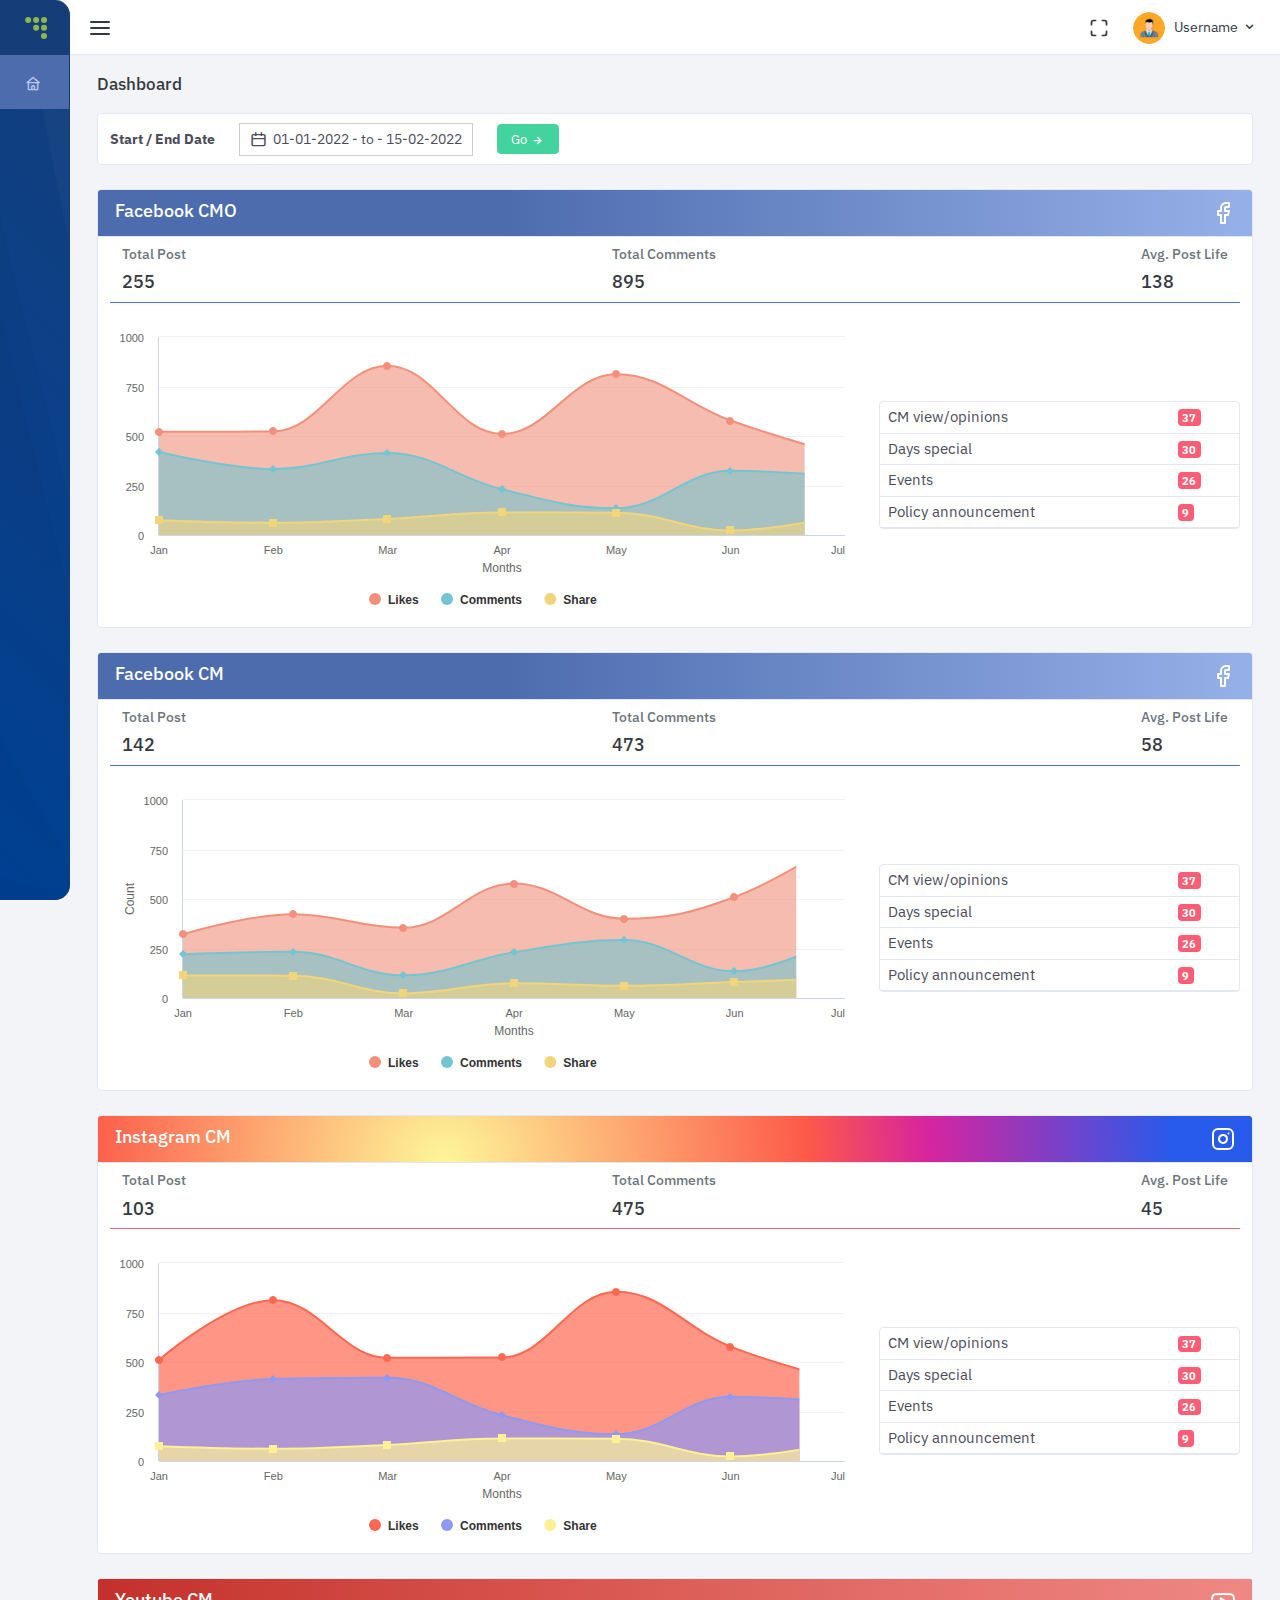
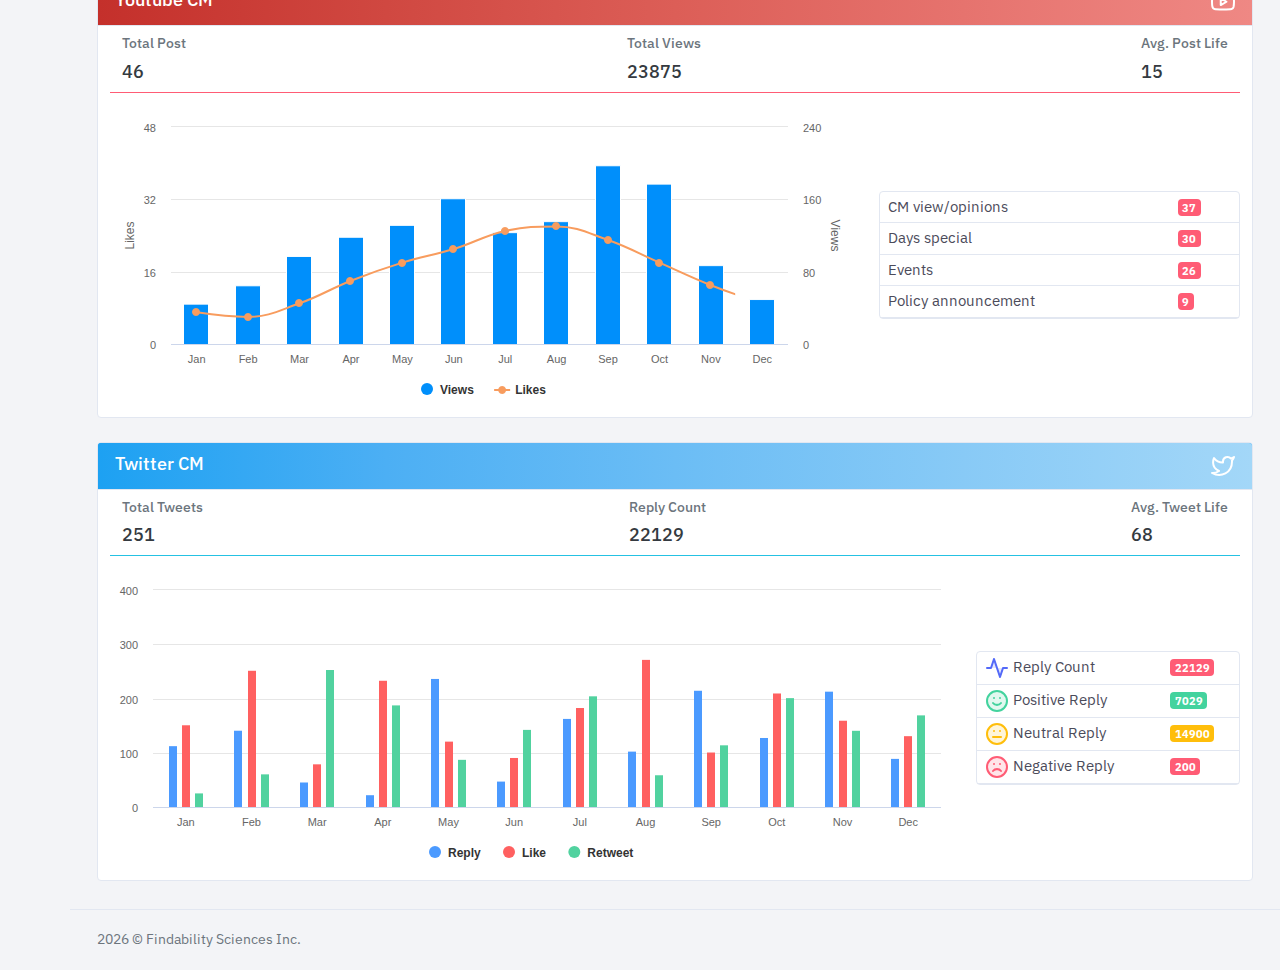
==== assets/images/themes/layout01/dashboard.html @ d68409b0 "Updated UI" ====
<!DOCTYPE html>
<html lang="en">
<head>
    <meta charset="utf-8" />
    <title>Dashboard</title>
    <meta name="viewport" content="width=device-width, initial-scale=1.0">
    <meta http-equiv="X-UA-Compatible" content="IE=edge" />
    <!-- App favicon -->
    <link rel="shortcut icon" href="assets/images/favicon.ico">

    <!-- plugins -->
    <link href="assets/libs/flatpickr/flatpickr.min.css" rel="stylesheet" type="text/css" />

    <!-- App css -->
    <link href="assets/css/bootstrap.min.css" rel="stylesheet" type="text/css" id="bs-default-stylesheet" />
    <link href="assets/css/theme.css" rel="stylesheet" type="text/css" />
    <link href="assets/css/app.min.css" rel="stylesheet" type="text/css" id="app-default-stylesheet" />

    <!-- third party css -->
    <link href="assets/libs/daterangepicker/daterangepicker.css" rel="stylesheet">
    <link href="assets/libs/datatables.net-bs4/css/dataTables.bootstrap4.min.css" rel="stylesheet" type="text/css" />
    <link href="assets/libs/datatables.net-responsive-bs4/css/responsive.bootstrap4.min.css" rel="stylesheet" type="text/css" />
    <!-- third party css end -->

    <link href="assets/css/updated.css" rel="stylesheet" type="text/css" />

    <!-- icons -->
    <link href="assets/css/icons.min.css" rel="stylesheet" type="text/css" />

</head>

<body class="loading" data-layout='{"mode": "light", "width": "fluid", "menuPosition": "fixed", "sidebar": { "color": "primary", "size": "condensed", "showuser": false}, "topbar": {"color": "light"}, "showRightSidebarOnPageLoad": true}'>

    <!-- Begin page -->
    <div id="wrapper">

        <!-- Topbar Start -->
        <div class="navbar-custom">
            <div class="container-fluid">
                <ul class="list-unstyled topnav-menu float-end mb-0">

                    <li class="dropdown d-none d-lg-inline-block">
                        <a class="nav-link dropdown-toggle arrow-none" data-toggle="fullscreen" href="#">
                            <i data-feather="maximize"></i>
                        </a>
                    </li>

                    <li class="dropdown notification-list topbar-dropdown">
                        <a class="nav-link dropdown-toggle nav-user me-0" data-bs-toggle="dropdown" href="#" role="button" aria-haspopup="false" aria-expanded="false">
                            <img src="assets/images/defaultUser.png" alt="user-image" class="rounded-circle">
                            <span class="pro-user-name ms-1">
                                Username <i class="uil uil-angle-down"></i> 
                            </span>
                        </a>
                        <div class="dropdown-menu dropdown-menu-end profile-dropdown ">
                            <a href="index.html" class="dropdown-item notify-item">
                                <i data-feather="log-out" class="icon-dual icon-xs me-1"></i><span>Logout</span>
                            </a>
                        </div>
                    </li>

                </ul>

                <!-- LOGO -->
                <div class="logo-box r-rounded">
                    <a href="dashboard.html" class="logo logo-dark">
                        <span class="logo-sm">
                            <img src="assets/images/FS-Dots.svg" alt="" height="24">
                        </span>
                        <span class="logo-lg">
                            <img src="assets/images/logo.png" alt="" height="18">
                        </span>
                    </a>

                    <a href="dashboard.html" class="logo logo-light">
                        <span class="logo-sm">
                            <img src="assets/images/FS-Dots.svg" alt="" height="24">
                        </span>
                        <span class="logo-lg">
                            <img src="assets/images/logo.png" alt="" height="18">
                        </span>
                    </a>
                </div>

                <ul class="list-unstyled topnav-menu topnav-menu-left m-0">
                    <li>
                        <button class="button-menu-mobile">
                            <i data-feather="menu"></i>
                        </button>
                    </li>

                    <li>
                        <!-- Mobile menu toggle (Horizontal Layout)-->
                        <a class="navbar-toggle nav-link" data-bs-toggle="collapse" data-bs-target="#topnav-menu-content">
                            <div class="lines">
                                <span></span>
                                <span></span>
                                <span></span>
                            </div>
                        </a>
                        <!-- End mobile menu toggle-->
                    </li>

                </ul>
                <div class="clearfix"></div>
            </div>
        </div>
        <!-- end Topbar -->

        <!-- ========== Left Sidebar Start ========== -->
        <div class="left-side-menu r-rounded">

            <div class="h-100" data-simplebar>

                <!--- Sidemenu -->
                <div id="sidebar-menu">

                    <ul id="side-menu">

                        <li>
                            <a href="dashboard.html">
                                <i class="uil uil-home" style="font-size: small;"></i>
                                <span> Dashboards </span>
                            </a>
                        </li>
                        
                    </ul>

                </div>
                <!-- End Sidebar -->

                <div class="clearfix"></div>

            </div>
            <!-- Sidebar -left -->

        </div>
        <!-- Left Sidebar End -->

        <!-- ============================================================== -->
        <!-- Start Page Content here -->
        <!-- ============================================================== -->

        <div class="content-page">
            <div class="content">

                <!-- Start Content-->
                <div class="container-fluid">
                    
                    <!-- start page title -->
                    <div class="row">
                        <div class="col-12">
                            <div class="page-title-box">
                                <h4 class="page-title">Dashboard</h4>                                
                            </div>
                        </div>
                    </div>     
                    <!-- end page title -->  

                    <!-- Filters -->
                    <div class="row">
                        <div class="col-xl-12">
                            <div class="card">
                                <div class="card-body p-0">
                                    <div class="d-flex flex-column flex-lg-row flex-md-row align-items-start align-items-lg-center align-items-md-center">
                                        <div class="px-2 py-1">
                                            <label class="col-form-label">Start / End Date</label>
                                        </div>
                                        <div class="px-2 py-1">
                                            <div id="reportrange" style="background: #fff; cursor: pointer; padding: 5px 10px; border: 1px solid #ccc; width: 100%">
                                                <i class="uil uil-calender"></i>&nbsp;
                                                <span></span> <i class="fa fa-caret-down"></i>
                                            </div>
                                        </div>
                                        <div class="px-2 py-1">
                                            <button id="goButton" type="button" class="btn btn-success btn-sm">Go <i class="uil-arrow-right"></i></button>
                                        </div>
                                    </div>
                                    
                                </div>
                            </div>
                        </div>
                    </div>
                    <!-- row -->

                    <!-- Bar Chart / Facebook CMO -->
                    <div class="row">
                        <div class="col-xl-12">
                            <div class="card">
                                <div class="card-header card-social card-facebook py-1 px-2">
                                    <h4>
                                        <span class="text">Facebook CMO</span> <i class="" data-feather="facebook"></i>
                                    </h4>                                    
                                </div>
                                <div class="card-body p-2 py-0">
                                    <div class="d-flex justify-content-between mb-3 border-bottom border-primary px-2">
                                        <div class="postTotal">
                                            <h5 class="text-muted fs-14">Total Post</h5>
                                            <h4>255 <!--small><span class="badge bg-success">+8</span></small--></h4>
                                        </div>
                                        <div class="postComment">
                                            <h5 class="text-muted fs-14">Total Comments</h5>
                                            <h4>895 <!--small><span class="badge bg-danger">-23</span></small--></h4>
                                        </div>
                                        <div class="postActive">
                                            <h5 class="text-muted fs-14">Avg. Post Life</h5>
                                            <h4>138 <!--small><span class="badge bg-success">+3</span></small--></h4>
                                        </div>
                                    </div>
                                    <div class="row">
                                        <div class="col-lg-8">
                                            <div id="fbcmoContainer"></div>
                                        </div>
                                        <div class="col-lg-4 my-auto">
                                            <div class="card">
                                                <div class="card-body p-0">
                                                    <table class="table card-table table-sm mb-0">
                                                        <tbody>
                                                           <tr>
                                                              <td>CM view/opinions</td>
                                                              <td class="text-right"> <span class="badge bg-danger">37</span> </td>
                                                           </tr>
                                                           <tr>
                                                              <td>Days special</td>
                                                              <td class="text-right"> <span class="badge bg-danger">30</span> </td>
                                                           </tr>
                                                           <tr>
                                                              <td>Events</td>
                                                              <td class="text-right"> <span class="badge bg-danger">26</span> </td>
                                                           </tr>
                                                           <tr>
                                                              <td>Policy announcement</td>
                                                              <td class="text-right"> <span class="badge bg-danger">9</span> </td>
                                                           </tr>
                                                        </tbody>
                                                    </table>
                                                </div>
                                            </div>
                                        </div>
                                    </div>
                                </div>
                            </div>                            
                        </div>
                    </div>
                    
                    <!-- Facebook CM -->
                    <div class="row">
                        <div class="col-xl-12">
                            <div class="card">
                                <div class="card-header card-social card-facebook py-1 px-2">
                                    <h4>
                                        <span class="text">Facebook CM</span> <i class="" data-feather="facebook"></i>
                                    </h4>                                    
                                </div>
                                <div class="card-body p-2 py-0">
                                    <div class="d-flex justify-content-between mb-3 border-bottom border-primary px-2">
                                        <div class="postTotal">
                                            <h5 class="text-muted fs-14">Total Post</h5>
                                            <h4>142</h4>
                                        </div>
                                        <div class="postComment">
                                            <h5 class="text-muted fs-14">Total Comments</h5>
                                            <h4>473</h4>
                                        </div>
                                        <div class="postActive">
                                            <h5 class="text-muted fs-14">Avg. Post Life</h5>
                                            <h4>58</h4>
                                        </div>
                                    </div>
                                    <div class="row">
                                        <div class="col-lg-8">
                                            <div id="fbcmContainer"></div>
                                        </div>
                                        <div class="col-lg-4 my-auto">
                                            <div class="card">
                                                <div class="card-body p-0">
                                                    <table class="table card-table table-sm mb-0">
                                                        <tbody>
                                                           <tr>
                                                              <td>CM view/opinions</td>
                                                              <td class="text-right"> <span class="badge bg-danger">37</span> </td>
                                                           </tr>
                                                           <tr>
                                                              <td>Days special</td>
                                                              <td class="text-right"> <span class="badge bg-danger">30</span> </td>
                                                           </tr>
                                                           <tr>
                                                              <td>Events</td>
                                                              <td class="text-right"> <span class="badge bg-danger">26</span> </td>
                                                           </tr>
                                                           <tr>
                                                              <td>Policy announcement</td>
                                                              <td class="text-right"> <span class="badge bg-danger">9</span> </td>
                                                           </tr>
                                                        </tbody>
                                                    </table>
                                                </div>
                                            </div>
                                        </div>
                                    </div>
                                </div>
                            </div>                            
                        </div>
                        
                    </div>

                    <!-- Instagram CM -->
                    <div class="row">
                        <div class="col-xl-12">
                            <div class="card">
                                <div class="card-header card-social card-instagram py-1 px-2">
                                    <h4>
                                        <span class="text">Instagram CM</span> <i class="" data-feather="instagram"></i>
                                    </h4>                                    
                                </div>
                                <div class="card-body p-2 py-0">
                                    <div class="d-flex justify-content-between mb-3 border-bottom border-danger px-2">
                                        <div class="postTotal">
                                            <h5 class="text-muted fs-14">Total Post</h5>
                                            <h4>103</h4>
                                        </div>
                                        <div class="postComment">
                                            <h5 class="text-muted fs-14">Total Comments</h5>
                                            <h4>475</h4>
                                        </div>
                                        <div class="postActive">
                                            <h5 class="text-muted fs-14">Avg. Post Life</h5>
                                            <h4>45</h4>
                                        </div>
                                    </div>
                                    <div class="row">
                                        <div class="col-lg-8">
                                            <div id="instacmContainer"></div>
                                        </div>
                                        <div class="col-lg-4 my-auto">
                                            <div class="card">
                                                <div class="card-body p-0">
                                                    <table class="table card-table table-sm mb-0">
                                                        <tbody>
                                                           <tr>
                                                              <td>CM view/opinions</td>
                                                              <td class="text-right"> <span class="badge bg-danger">37</span> </td>
                                                           </tr>
                                                           <tr>
                                                              <td>Days special</td>
                                                              <td class="text-right"> <span class="badge bg-danger">30</span> </td>
                                                           </tr>
                                                           <tr>
                                                              <td>Events</td>
                                                              <td class="text-right"> <span class="badge bg-danger">26</span> </td>
                                                           </tr>
                                                           <tr>
                                                              <td>Policy announcement</td>
                                                              <td class="text-right"> <span class="badge bg-danger">9</span> </td>
                                                           </tr>
                                                        </tbody>
                                                    </table>
                                                </div>
                                            </div>
                                        </div>
                                    </div>
                                </div>
                            </div>                            
                        </div>
                    </div>

                    <!-- Youtube CM -->
                    <div class="row">
                        <div class="col-xl-12">
                            <div class="card">
                                <div class="card-header card-social card-youtube py-1 px-2">
                                    <h4>
                                        <span class="text">Youtube CM</span> <i class="" data-feather="youtube"></i>
                                    </h4>                                    
                                </div>
                                <div class="card-body p-2 py-0">
                                    <div class="d-flex justify-content-between mb-3 border-bottom border-danger px-2">
                                        <div class="postTotal">
                                            <h5 class="text-muted fs-14">Total Post</h5>
                                            <h4>46</h4>
                                        </div>
                                        <div class="postComment">
                                            <h5 class="text-muted fs-14">Total Views</h5>
                                            <h4>23875</h4>
                                        </div>
                                        <div class="postActive">
                                            <h5 class="text-muted fs-14">Avg. Post Life</h5>
                                            <h4>15</h4>
                                        </div>
                                    </div>
                                    <div class="row">
                                        <div class="col-lg-8">
                                            <div id="ytcmContainer"></div>
                                        </div>
                                        <div class="col-lg-4 my-auto">
                                            <div class="card">
                                                <div class="card-body p-0">
                                                    <table class="table card-table table-sm mb-0">
                                                        <tbody>
                                                           <tr>
                                                              <td>CM view/opinions</td>
                                                              <td class="text-right"> <span class="badge bg-danger">37</span> </td>
                                                           </tr>
                                                           <tr>
                                                              <td>Days special</td>
                                                              <td class="text-right"> <span class="badge bg-danger">30</span> </td>
                                                           </tr>
                                                           <tr>
                                                              <td>Events</td>
                                                              <td class="text-right"> <span class="badge bg-danger">26</span> </td>
                                                           </tr>
                                                           <tr>
                                                              <td>Policy announcement</td>
                                                              <td class="text-right"> <span class="badge bg-danger">9</span> </td>
                                                           </tr>
                                                        </tbody>
                                                    </table>
                                                </div>
                                            </div>
                                        </div>
                                    </div>
                                </div>
                            </div>                            
                        </div>
                    </div>

                    <!-- Filters -->
                    <!-- <div class="row">
                        <div class="col-xl-12">
                            <div class="card">
                                <div class="card-body p-0">
                                    <div class="d-flex flex-column flex-lg-row flex-md-row align-items-start align-items-lg-center align-items-md-center">
                                        <div class="px-2 py-1">
                                            <label class="col-form-label">Start / End Date</label>
                                        </div>
                                        <div class="px-2 py-1">
                                            <div id="reportrange2" style="background: #fff; cursor: pointer; padding: 5px 10px; border: 1px solid #ccc; width: 100%">
                                                <i class="uil uil-calender"></i>&nbsp;
                                                <span></span> <i class="fa fa-caret-down"></i>
                                            </div>
                                        </div>
                                        <div class="px-2 py-1">
                                            <button id="goButton2" type="button" class="btn btn-success btn-sm">Go <i class="uil-arrow-right"></i></button>
                                        </div>
                                    </div>
                                    
                                </div>
                            </div>
                        </div>
                    </div> -->
                    <!-- row -->

                    <div class="row">
                        <div class="col-xl-12">
                            <div class="card">
                                <div class="card-header card-social card-twitter py-1 px-2">
                                    <h4>
                                        <span class="text">Twitter CM</span> <i class="" data-feather="twitter"></i>
                                    </h4>                                    
                                </div>
                                <div class="card-body p-2 py-0">
                                    <div class="d-flex justify-content-between mb-3 border-bottom border-info px-2">
                                        <div class="postTotal">
                                            <h5 class="text-muted fs-14">Total Tweets</h5>
                                            <h4>251</h4>
                                        </div>
                                        <div class="postComment">
                                            <h5 class="text-muted fs-14">Reply Count</h5>
                                            <h4>22129</h4>
                                        </div>
                                        <div class="postActive">
                                            <h5 class="text-muted fs-14">Avg. Tweet Life</h5>
                                            <h4>68</h4>
                                        </div>
                                    </div>
                                    <div class="row">
                                        <div class="col-lg-9">
                                            <div id="twsmoContainer"></div>
                                        </div>
                                        <div class="col-lg-3 my-auto">
                                            <div class="card">
                                                <div class="card-body p-0">
                                                    <table class="table card-table table-sm mb-0">
                                                        <tbody>
                                                           <tr>
                                                              <td><i data-feather="activity" class="icon-dual-primary"></i> Reply Count</td>
                                                              <td class="text-right"> <span class="badge bg-danger">22129</span> </td>
                                                           </tr>
                                                           <tr>
                                                              <td><i data-feather="smile" class="icon-dual-success"></i> Positive Reply</td>
                                                              <td class="text-right"> <span class="badge bg-success">7029</span> </td>
                                                           </tr>
                                                           <tr>
                                                              <td><i data-feather="meh" class="icon-dual-warning"></i> Neutral Reply</td>
                                                              <td class="text-right"> <span class="badge bg-warning">14900</span> </td>
                                                           </tr>
                                                           <tr>
                                                              <td><i data-feather="frown" class="icon-dual-danger"></i> Negative Reply</td>
                                                              <td class="text-right"> <span class="badge bg-danger">200</span> </td>
                                                           </tr>
                                                        </tbody>
                                                    </table>
                                                </div>
                                            </div>
                                        </div>
                                    </div>
                                </div>
                            </div>                            
                        </div>
                    </div>

                    <!-- Pie Chart -->
                    
            
                    <!-- List -->
                    
                    <!-- end row -->
                    
                </div> <!-- container -->

            </div> <!-- content -->

            <!-- Footer Start -->
            <footer class="footer">
                <div class="container-fluid">
                    <div class="row">
                        <div class="col-md-6">
                            <script>document.write(new Date().getFullYear())</script> &copy; Findability Sciences Inc.
                        </div>
                    </div>
                </div>
            </footer>
            <!-- end Footer -->

        </div>

        <!-- ============================================================== -->
        <!-- End Page content -->
        <!-- ============================================================== -->

    </div>
    <!-- END wrapper -->

    <!-- ============================================================== -->
    <!-- Modal Boxes -->
    <!-- ============================================================== -->
    <!-- History -->
    <div class="modal fade" id="newModal" tabindex="-1" role="dialog" aria-labelledby="newModalLabel" aria-hidden="true" >
        <div class="modal-dialog" role="document" style="max-width:750px">
          <div class="modal-content">
            <div class="modal-header">
              <h5 class="modal-title" id="">Modal Title</h5>
              <button type="button" class="btn-close" data-bs-dismiss="modal" aria-label="Close">
              </button>
            </div>
            <div class="modal-body">
              <!-- Data -->
              <p>Add text/content here</p>
              <!-- End: Data --> 
            </div>
          </div>
        </div>
    </div>

    <!-- Vendor js -->
    <script src="assets/js/vendor.min.js"></script>

    <!-- optional plugins -->
    <script src="assets/libs/moment/min/moment.min.js"></script>

    <!-- third party js -->
    <script src="assets/libs/daterangepicker/daterangepicker.min.js"></script>
    <!-- third party js ends -->

    <!-- Highcharts -->
    <script src="assets/libs/highcharts/highcharts.js"></script>

    <!-- App js -->
    <script src="assets/js/app.min.js"></script>

    <!-- Page JS -->
    <script src="assets/js/dashboardv1.js"></script>

    <script>
        $(document).ready(function(){ /*Script*/ })
    </script>
    
</body>
</html>
---- assets/images/themes/layout01/assets/libs/flatpickr/flatpickr.min.css ----
.flatpickr-calendar{background:transparent;opacity:0;display:none;text-align:center;visibility:hidden;padding:0;-webkit-animation:none;animation:none;direction:ltr;border:0;font-size:14px;line-height:24px;border-radius:5px;position:absolute;width:307.875px;-webkit-box-sizing:border-box;box-sizing:border-box;-ms-touch-action:manipulation;touch-action:manipulation;background:#fff;-webkit-box-shadow:1px 0 0 #e6e6e6,-1px 0 0 #e6e6e6,0 1px 0 #e6e6e6,0 -1px 0 #e6e6e6,0 3px 13px rgba(0,0,0,0.08);box-shadow:1px 0 0 #e6e6e6,-1px 0 0 #e6e6e6,0 1px 0 #e6e6e6,0 -1px 0 #e6e6e6,0 3px 13px rgba(0,0,0,0.08)}.flatpickr-calendar.open,.flatpickr-calendar.inline{opacity:1;max-height:640px;visibility:visible}.flatpickr-calendar.open{display:inline-block;z-index:99999}.flatpickr-calendar.animate.open{-webkit-animation:fpFadeInDown 300ms cubic-bezier(.23,1,.32,1);animation:fpFadeInDown 300ms cubic-bezier(.23,1,.32,1)}.flatpickr-calendar.inline{display:block;position:relative;top:2px}.flatpickr-calendar.static{position:absolute;top:calc(100% + 2px)}.flatpickr-calendar.static.open{z-index:999;display:block}.flatpickr-calendar.multiMonth .flatpickr-days .dayContainer:nth-child(n+1) .flatpickr-day.inRange:nth-child(7n+7){-webkit-box-shadow:none !important;box-shadow:none !important}.flatpickr-calendar.multiMonth .flatpickr-days .dayContainer:nth-child(n+2) .flatpickr-day.inRange:nth-child(7n+1){-webkit-box-shadow:-2px 0 0 #e6e6e6,5px 0 0 #e6e6e6;box-shadow:-2px 0 0 #e6e6e6,5px 0 0 #e6e6e6}.flatpickr-calendar .hasWeeks .dayContainer,.flatpickr-calendar .hasTime .dayContainer{border-bottom:0;border-bottom-right-radius:0;border-bottom-left-radius:0}.flatpickr-calendar .hasWeeks .dayContainer{border-left:0}.flatpickr-calendar.hasTime .flatpickr-time{height:40px;border-top:1px solid #e6e6e6}.flatpickr-calendar.noCalendar.hasTime .flatpickr-time{height:auto}.flatpickr-calendar:before,.flatpickr-calendar:after{position:absolute;display:block;pointer-events:none;border:solid transparent;content:'';height:0;width:0;left:22px}.flatpickr-calendar.rightMost:before,.flatpickr-calendar.arrowRight:before,.flatpickr-calendar.rightMost:after,.flatpickr-calendar.arrowRight:after{left:auto;right:22px}.flatpickr-calendar.arrowCenter:before,.flatpickr-calendar.arrowCenter:after{left:50%;right:50%}.flatpickr-calendar:before{border-width:5px;margin:0 -5px}.flatpickr-calendar:after{border-width:4px;margin:0 -4px}.flatpickr-calendar.arrowTop:before,.flatpickr-calendar.arrowTop:after{bottom:100%}.flatpickr-calendar.arrowTop:before{border-bottom-color:#e6e6e6}.flatpickr-calendar.arrowTop:after{border-bottom-color:#fff}.flatpickr-calendar.arrowBottom:before,.flatpickr-calendar.arrowBottom:after{top:100%}.flatpickr-calendar.arrowBottom:before{border-top-color:#e6e6e6}.flatpickr-calendar.arrowBottom:after{border-top-color:#fff}.flatpickr-calendar:focus{outline:0}.flatpickr-wrapper{position:relative;display:inline-block}.flatpickr-months{display:-webkit-box;display:-webkit-flex;display:-ms-flexbox;display:flex}.flatpickr-months .flatpickr-month{background:transparent;color:rgba(0,0,0,0.9);fill:rgba(0,0,0,0.9);height:34px;line-height:1;text-align:center;position:relative;-webkit-user-select:none;-moz-user-select:none;-ms-user-select:none;user-select:none;overflow:hidden;-webkit-box-flex:1;-webkit-flex:1;-ms-flex:1;flex:1}.flatpickr-months .flatpickr-prev-month,.flatpickr-months .flatpickr-next-month{text-decoration:none;cursor:pointer;position:absolute;top:0;height:34px;padding:10px;z-index:3;color:rgba(0,0,0,0.9);fill:rgba(0,0,0,0.9)}.flatpickr-months .flatpickr-prev-month.flatpickr-disabled,.flatpickr-months .flatpickr-next-month.flatpickr-disabled{display:none}.flatpickr-months .flatpickr-prev-month i,.flatpickr-months .flatpickr-next-month i{position:relative}.flatpickr-months .flatpickr-prev-month.flatpickr-prev-month,.flatpickr-months .flatpickr-next-month.flatpickr-prev-month{/*
      /*rtl:begin:ignore*/left:0/*
      /*rtl:end:ignore*/}/*
      /*rtl:begin:ignore*/
/*
      /*rtl:end:ignore*/
.flatpickr-months .flatpickr-prev-month.flatpickr-next-month,.flatpickr-months .flatpickr-next-month.flatpickr-next-month{/*
      /*rtl:begin:ignore*/right:0/*
      /*rtl:end:ignore*/}/*
      /*rtl:begin:ignore*/
/*
      /*rtl:end:ignore*/
.flatpickr-months .flatpickr-prev-month:hover,.flatpickr-months .flatpickr-next-month:hover{color:#959ea9}.flatpickr-months .flatpickr-prev-month:hover svg,.flatpickr-months .flatpickr-next-month:hover svg{fill:#f64747}.flatpickr-months .flatpickr-prev-month svg,.flatpickr-months .flatpickr-next-month svg{width:14px;height:14px}.flatpickr-months .flatpickr-prev-month svg path,.flatpickr-months .flatpickr-next-month svg path{-webkit-transition:fill .1s;transition:fill .1s;fill:inherit}.numInputWrapper{position:relative;height:auto}.numInputWrapper input,.numInputWrapper span{display:inline-block}.numInputWrapper input{width:100%}.numInputWrapper input::-ms-clear{display:none}.numInputWrapper input::-webkit-outer-spin-button,.numInputWrapper input::-webkit-inner-spin-button{margin:0;-webkit-appearance:none}.numInputWrapper span{position:absolute;right:0;width:14px;padding:0 4px 0 2px;height:50%;line-height:50%;opacity:0;cursor:pointer;border:1px solid rgba(57,57,57,0.15);-webkit-box-sizing:border-box;box-sizing:border-box}.numInputWrapper span:hover{background:rgba(0,0,0,0.1)}.numInputWrapper span:active{background:rgba(0,0,0,0.2)}.numInputWrapper span:after{display:block;content:"";position:absolute}.numInputWrapper span.arrowUp{top:0;border-bottom:0}.numInputWrapper span.arrowUp:after{border-left:4px solid transparent;border-right:4px solid transparent;border-bottom:4px solid rgba(57,57,57,0.6);top:26%}.numInputWrapper span.arrowDown{top:50%}.numInputWrapper span.arrowDown:after{border-left:4px solid transparent;border-right:4px solid transparent;border-top:4px solid rgba(57,57,57,0.6);top:40%}.numInputWrapper span svg{width:inherit;height:auto}.numInputWrapper span svg path{fill:rgba(0,0,0,0.5)}.numInputWrapper:hover{background:rgba(0,0,0,0.05)}.numInputWrapper:hover span{opacity:1}.flatpickr-current-month{font-size:135%;line-height:inherit;font-weight:300;color:inherit;position:absolute;width:75%;left:12.5%;padding:7.48px 0 0 0;line-height:1;height:34px;display:inline-block;text-align:center;-webkit-transform:translate3d(0,0,0);transform:translate3d(0,0,0)}.flatpickr-current-month span.cur-month{font-family:inherit;font-weight:700;color:inherit;display:inline-block;margin-left:.5ch;padding:0}.flatpickr-current-month span.cur-month:hover{background:rgba(0,0,0,0.05)}.flatpickr-current-month .numInputWrapper{width:6ch;width:7ch\0;display:inline-block}.flatpickr-current-month .numInputWrapper span.arrowUp:after{border-bottom-color:rgba(0,0,0,0.9)}.flatpickr-current-month .numInputWrapper span.arrowDown:after{border-top-color:rgba(0,0,0,0.9)}.flatpickr-current-month input.cur-year{background:transparent;-webkit-box-sizing:border-box;box-sizing:border-box;color:inherit;cursor:text;padding:0 0 0 .5ch;margin:0;display:inline-block;font-size:inherit;font-family:inherit;font-weight:300;line-height:inherit;height:auto;border:0;border-radius:0;vertical-align:initial;-webkit-appearance:textfield;-moz-appearance:textfield;appearance:textfield}.flatpickr-current-month input.cur-year:focus{outline:0}.flatpickr-current-month input.cur-year[disabled],.flatpickr-current-month input.cur-year[disabled]:hover{font-size:100%;color:rgba(0,0,0,0.5);background:transparent;pointer-events:none}.flatpickr-current-month .flatpickr-monthDropdown-months{appearance:menulist;background:transparent;border:none;border-radius:0;box-sizing:border-box;color:inherit;cursor:pointer;font-size:inherit;font-family:inherit;font-weight:300;height:auto;line-height:inherit;margin:-1px 0 0 0;outline:none;padding:0 0 0 .5ch;position:relative;vertical-align:initial;-webkit-box-sizing:border-box;-webkit-appearance:menulist;-moz-appearance:menulist;width:auto}.flatpickr-current-month .flatpickr-monthDropdown-months:focus,.flatpickr-current-month .flatpickr-monthDropdown-months:active{outline:none}.flatpickr-current-month .flatpickr-monthDropdown-months:hover{background:rgba(0,0,0,0.05)}.flatpickr-current-month .flatpickr-monthDropdown-months .flatpickr-monthDropdown-month{background-color:transparent;outline:none;padding:0}.flatpickr-weekdays{background:transparent;text-align:center;overflow:hidden;width:100%;display:-webkit-box;display:-webkit-flex;display:-ms-flexbox;display:flex;-webkit-box-align:center;-webkit-align-items:center;-ms-flex-align:center;align-items:center;height:28px}.flatpickr-weekdays .flatpickr-weekdaycontainer{display:-webkit-box;display:-webkit-flex;display:-ms-flexbox;display:flex;-webkit-box-flex:1;-webkit-flex:1;-ms-flex:1;flex:1}span.flatpickr-weekday{cursor:default;font-size:90%;background:transparent;color:rgba(0,0,0,0.54);line-height:1;margin:0;text-align:center;display:block;-webkit-box-flex:1;-webkit-flex:1;-ms-flex:1;flex:1;font-weight:bolder}.dayContainer,.flatpickr-weeks{padding:1px 0 0 0}.flatpickr-days{position:relative;overflow:hidden;display:-webkit-box;display:-webkit-flex;display:-ms-flexbox;display:flex;-webkit-box-align:start;-webkit-align-items:flex-start;-ms-flex-align:start;align-items:flex-start;width:307.875px}.flatpickr-days:focus{outline:0}.dayContainer{padding:0;outline:0;text-align:left;width:307.875px;min-width:307.875px;max-width:307.875px;-webkit-box-sizing:border-box;box-sizing:border-box;display:inline-block;display:-ms-flexbox;display:-webkit-box;display:-webkit-flex;display:flex;-webkit-flex-wrap:wrap;flex-wrap:wrap;-ms-flex-wrap:wrap;-ms-flex-pack:justify;-webkit-justify-content:space-around;justify-content:space-around;-webkit-transform:translate3d(0,0,0);transform:translate3d(0,0,0);opacity:1}.dayContainer + .dayContainer{-webkit-box-shadow:-1px 0 0 #e6e6e6;box-shadow:-1px 0 0 #e6e6e6}.flatpickr-day{background:none;border:1px solid transparent;border-radius:150px;-webkit-box-sizing:border-box;box-sizing:border-box;color:#393939;cursor:pointer;font-weight:400;width:14.2857143%;-webkit-flex-basis:14.2857143%;-ms-flex-preferred-size:14.2857143%;flex-basis:14.2857143%;max-width:39px;height:39px;line-height:39px;margin:0;display:inline-block;position:relative;-webkit-box-pack:center;-webkit-justify-content:center;-ms-flex-pack:center;justify-content:center;text-align:center}.flatpickr-day.inRange,.flatpickr-day.prevMonthDay.inRange,.flatpickr-day.nextMonthDay.inRange,.flatpickr-day.today.inRange,.flatpickr-day.prevMonthDay.today.inRange,.flatpickr-day.nextMonthDay.today.inRange,.flatpickr-day:hover,.flatpickr-day.prevMonthDay:hover,.flatpickr-day.nextMonthDay:hover,.flatpickr-day:focus,.flatpickr-day.prevMonthDay:focus,.flatpickr-day.nextMonthDay:focus{cursor:pointer;outline:0;background:#e6e6e6;border-color:#e6e6e6}.flatpickr-day.today{border-color:#959ea9}.flatpickr-day.today:hover,.flatpickr-day.today:focus{border-color:#959ea9;background:#959ea9;color:#fff}.flatpickr-day.selected,.flatpickr-day.startRange,.flatpickr-day.endRange,.flatpickr-day.selected.inRange,.flatpickr-day.startRange.inRange,.flatpickr-day.endRange.inRange,.flatpickr-day.selected:focus,.flatpickr-day.startRange:focus,.flatpickr-day.endRange:focus,.flatpickr-day.selected:hover,.flatpickr-day.startRange:hover,.flatpickr-day.endRange:hover,.flatpickr-day.selected.prevMonthDay,.flatpickr-day.startRange.prevMonthDay,.flatpickr-day.endRange.prevMonthDay,.flatpickr-day.selected.nextMonthDay,.flatpickr-day.startRange.nextMonthDay,.flatpickr-day.endRange.nextMonthDay{background:#569ff7;-webkit-box-shadow:none;box-shadow:none;color:#fff;border-color:#569ff7}.flatpickr-day.selected.startRange,.flatpickr-day.startRange.startRange,.flatpickr-day.endRange.startRange{border-radius:50px 0 0 50px}.flatpickr-day.selected.endRange,.flatpickr-day.startRange.endRange,.flatpickr-day.endRange.endRange{border-radius:0 50px 50px 0}.flatpickr-day.selected.startRange + .endRange:not(:nth-child(7n+1)),.flatpickr-day.startRange.startRange + .endRange:not(:nth-child(7n+1)),.flatpickr-day.endRange.startRange + .endRange:not(:nth-child(7n+1)){-webkit-box-shadow:-10px 0 0 #569ff7;box-shadow:-10px 0 0 #569ff7}.flatpickr-day.selected.startRange.endRange,.flatpickr-day.startRange.startRange.endRange,.flatpickr-day.endRange.startRange.endRange{border-radius:50px}.flatpickr-day.inRange{border-radius:0;-webkit-box-shadow:-5px 0 0 #e6e6e6,5px 0 0 #e6e6e6;box-shadow:-5px 0 0 #e6e6e6,5px 0 0 #e6e6e6}.flatpickr-day.flatpickr-disabled,.flatpickr-day.flatpickr-disabled:hover,.flatpickr-day.prevMonthDay,.flatpickr-day.nextMonthDay,.flatpickr-day.notAllowed,.flatpickr-day.notAllowed.prevMonthDay,.flatpickr-day.notAllowed.nextMonthDay{color:rgba(57,57,57,0.3);background:transparent;border-color:transparent;cursor:default}.flatpickr-day.flatpickr-disabled,.flatpickr-day.flatpickr-disabled:hover{cursor:not-allowed;color:rgba(57,57,57,0.1)}.flatpickr-day.week.selected{border-radius:0;-webkit-box-shadow:-5px 0 0 #569ff7,5px 0 0 #569ff7;box-shadow:-5px 0 0 #569ff7,5px 0 0 #569ff7}.flatpickr-day.hidden{visibility:hidden}.rangeMode .flatpickr-day{margin-top:1px}.flatpickr-weekwrapper{float:left}.flatpickr-weekwrapper .flatpickr-weeks{padding:0 12px;-webkit-box-shadow:1px 0 0 #e6e6e6;box-shadow:1px 0 0 #e6e6e6}.flatpickr-weekwrapper .flatpickr-weekday{float:none;width:100%;line-height:28px}.flatpickr-weekwrapper span.flatpickr-day,.flatpickr-weekwrapper span.flatpickr-day:hover{display:block;width:100%;max-width:none;color:rgba(57,57,57,0.3);background:transparent;cursor:default;border:none}.flatpickr-innerContainer{display:block;display:-webkit-box;display:-webkit-flex;display:-ms-flexbox;display:flex;-webkit-box-sizing:border-box;box-sizing:border-box;overflow:hidden}.flatpickr-rContainer{display:inline-block;padding:0;-webkit-box-sizing:border-box;box-sizing:border-box}.flatpickr-time{text-align:center;outline:0;display:block;height:0;line-height:40px;max-height:40px;-webkit-box-sizing:border-box;box-sizing:border-box;overflow:hidden;display:-webkit-box;display:-webkit-flex;display:-ms-flexbox;display:flex}.flatpickr-time:after{content:"";display:table;clear:both}.flatpickr-time .numInputWrapper{-webkit-box-flex:1;-webkit-flex:1;-ms-flex:1;flex:1;width:40%;height:40px;float:left}.flatpickr-time .numInputWrapper span.arrowUp:after{border-bottom-color:#393939}.flatpickr-time .numInputWrapper span.arrowDown:after{border-top-color:#393939}.flatpickr-time.hasSeconds .numInputWrapper{width:26%}.flatpickr-time.time24hr .numInputWrapper{width:49%}.flatpickr-time input{background:transparent;-webkit-box-shadow:none;box-shadow:none;border:0;border-radius:0;text-align:center;margin:0;padding:0;height:inherit;line-height:inherit;color:#393939;font-size:14px;position:relative;-webkit-box-sizing:border-box;box-sizing:border-box;-webkit-appearance:textfield;-moz-appearance:textfield;appearance:textfield}.flatpickr-time input.flatpickr-hour{font-weight:bold}.flatpickr-time input.flatpickr-minute,.flatpickr-time input.flatpickr-second{font-weight:400}.flatpickr-time input:focus{outline:0;border:0}.flatpickr-time .flatpickr-time-separator,.flatpickr-time .flatpickr-am-pm{height:inherit;float:left;line-height:inherit;color:#393939;font-weight:bold;width:2%;-webkit-user-select:none;-moz-user-select:none;-ms-user-select:none;user-select:none;-webkit-align-self:center;-ms-flex-item-align:center;align-self:center}.flatpickr-time .flatpickr-am-pm{outline:0;width:18%;cursor:pointer;text-align:center;font-weight:400}.flatpickr-time input:hover,.flatpickr-time .flatpickr-am-pm:hover,.flatpickr-time input:focus,.flatpickr-time .flatpickr-am-pm:focus{background:#eee}.flatpickr-input[readonly]{cursor:pointer}@-webkit-keyframes fpFadeInDown{from{opacity:0;-webkit-transform:translate3d(0,-20px,0);transform:translate3d(0,-20px,0)}to{opacity:1;-webkit-transform:translate3d(0,0,0);transform:translate3d(0,0,0)}}@keyframes fpFadeInDown{from{opacity:0;-webkit-transform:translate3d(0,-20px,0);transform:translate3d(0,-20px,0)}to{opacity:1;-webkit-transform:translate3d(0,0,0);transform:translate3d(0,0,0)}}
---- assets/images/themes/layout01/assets/css/theme.css ----
:root {

  /* Primary colors */

  /* Layouts */
  --header-height:55px;

  /*Primary c*/
  --primary-color: #153d77; /*Dark Cerulean*/
  --primary-rgb: 21 61 119; /*Dark Cerulean*/
  --body-background: #f3f4f7; 

}
---- assets/images/themes/layout01/assets/css/app.min.css ----
@import url(https://fonts.googleapis.com/css2?family=IBM+Plex+Sans:wght@300;400;500;600&amp;display=swap);
html{position:relative;min-height:100%}
body{overflow-x:hidden;background-color: var(--body-background);}
#wrapper{height:100%;overflow:hidden;width:100%}
.content-page{margin-left:250px;overflow:hidden;padding:0 15px 65px 15px;min-height:80vh;margin-top:var(--header-height)}

.left-side-menu{width:250px;background:#fff;border-right:1px solid #e2e7f1;bottom:0;padding:20px 0;position:fixed;transition:all .1s ease-out;top: var(--header-height);}

#sidebar-menu>ul{list-style:none;padding:0}

#sidebar-menu>ul>li>a{color:#4b4b5a;display:block;padding:12px 25px;position:relative;transition:all .4s;font-family:"IBM Plex Sans",sans-serif;font-size:.95rem}

#sidebar-menu>ul>li>a:active,#sidebar-menu>ul>li>a:focus,#sidebar-menu>ul>li>a:hover{color:#5369f8;text-decoration:none}

#sidebar-menu>ul>li>a:active svg,#sidebar-menu>ul>li>a:focus svg,#sidebar-menu>ul>li>a:hover svg{fill:rgba(83,105,248,.12)}

#sidebar-menu>ul>li>a>span{vertical-align:middle}

#sidebar-menu>ul>li>a i{display:inline-block;line-height:1.0625rem;margin:0 10px 0 3px;text-align:center;vertical-align:middle;width:16px;font-size:18px}

#sidebar-menu>ul>li>a svg{width:16px;height:16px;margin-left:3px;margin-right:10px;fill:rgba(75,75,90,.12)}

#sidebar-menu>ul>li>a .drop-arrow{float:right}

#sidebar-menu>ul>li>a .drop-arrow i{margin-right:0}

#sidebar-menu>ul>li>a.mm-active{color:#5369f8}

#sidebar-menu>ul>li ul{padding-left:34px;list-style:none}

#sidebar-menu>ul>li ul ul{padding-left:20px}
#sidebar-menu .badge{margin-top:4px}
#sidebar-menu .menu-title{padding:25px 25px 0;letter-spacing:.05em;pointer-events:none;cursor:default;font-size:.6875rem;text-transform:uppercase;color:#4b4b5a;position:relative}
#sidebar-menu .menu-title::before{height:1px;position:absolute;top:10px;bottom:10px;left:15px;right:15px;background:#ebeef5;content:""}
#sidebar-menu .menuitem-active>a{color:#5369f8}
#sidebar-menu .menuitem-active>a svg{fill:rgba(83,105,248,.12)}
#sidebar-menu .menuitem-active .active{color:#5369f8}
#sidebar-menu .menuitem-active .active svg{fill:rgba(83,105,248,.12)}
.nav-second-level li a{padding:8px 25px;color:#4b4b5a;display:block;position:relative;transition:all .4s;font-size:.875rem}
.nav-second-level li a:focus,.nav-second-level li a:hover{color:#5369f8}
.nav-second-level li.active>a{color:#5369f8}
.menu-arrow{transition:transform .15s;position:absolute;right:20px;display:inline-block;font-family:unicons;text-rendering:auto;line-height:1.8rem;font-size:1rem;transform:translate(0,0)}
.menu-arrow::before{content:"\e82f"}
[dir=rtl] .menu-arrow::before{content:"\e82e"}
li>a[aria-expanded=true]>span.menu-arrow{transform:rotate(90deg)}
li.menuitem-active>a:not(.collapsed)>span.menu-arrow{transform:rotate(90deg)}
body[data-sidebar-size=condensed] .logo-box{width:70px!important;text-align:center}
@media (max-width:991.98px){body[data-sidebar-size=condensed] .logo-box{padding-left:0!important}
}
body[data-sidebar-size=condensed] .logo span.logo-lg{display:none}
body[data-sidebar-size=condensed] .logo span.logo-sm{display:block}
body[data-sidebar-size=condensed] .left-side-menu{position:absolute;padding-top:0;width:70px!important;z-index:5}
body[data-sidebar-size=condensed] .left-side-menu .simplebar-content-wrapper,body[data-sidebar-size=condensed] .left-side-menu .simplebar-mask{overflow:visible!important}
body[data-sidebar-size=condensed] .left-side-menu .simplebar-scrollbar{display:none!important}
body[data-sidebar-size=condensed] .left-side-menu .simplebar-offset{bottom:0!important}
body[data-sidebar-size=condensed] .left-side-menu #sidebar-menu .badge,body[data-sidebar-size=condensed] .left-side-menu #sidebar-menu .collapse.in,body[data-sidebar-size=condensed] .left-side-menu #sidebar-menu .label,body[data-sidebar-size=condensed] .left-side-menu #sidebar-menu .menu-arrow,body[data-sidebar-size=condensed] .left-side-menu #sidebar-menu .menu-title{display:none!important}
body[data-sidebar-size=condensed] .left-side-menu #sidebar-menu .nav.collapse{height:inherit!important}
body[data-sidebar-size=condensed] .left-side-menu #sidebar-menu>ul>li{position:relative;white-space:nowrap}
body[data-sidebar-size=condensed] .left-side-menu #sidebar-menu>ul>li>a{padding:15px 20px;min-height:54px;transition:none}
body[data-sidebar-size=condensed] .left-side-menu #sidebar-menu>ul>li>a:active,body[data-sidebar-size=condensed] .left-side-menu #sidebar-menu>ul>li>a:focus,body[data-sidebar-size=condensed] .left-side-menu #sidebar-menu>ul>li>a:hover{color:#5369f8}
body[data-sidebar-size=condensed] .left-side-menu #sidebar-menu>ul>li>a i{font-size:1.3rem;margin-right:20px;margin-left:5px}
body[data-sidebar-size=condensed] .left-side-menu #sidebar-menu>ul>li>a svg{width:18px;height:18px;margin-left:6px}
body[data-sidebar-size=condensed] .left-side-menu #sidebar-menu>ul>li>a span{display:none;padding-left:25px}
body[data-sidebar-size=condensed] .left-side-menu #sidebar-menu>ul>li:hover>a{position:relative;width:calc(190px + 70px);color:#5369f8;background-color:#f8f9fa}
body[data-sidebar-size=condensed] .left-side-menu #sidebar-menu>ul>li:hover>a span{display:inline}
body[data-sidebar-size=condensed] .left-side-menu #sidebar-menu>ul>li:hover a.active :after,body[data-sidebar-size=condensed] .left-side-menu #sidebar-menu>ul>li:hover a.open :after{display:none}
body[data-sidebar-size=condensed] .left-side-menu #sidebar-menu>ul>li:hover>.collapse,body[data-sidebar-size=condensed] .left-side-menu #sidebar-menu>ul>li:hover>.collapsing{display:block!important;height:auto!important;transition:none!important}
body[data-sidebar-size=condensed] .left-side-menu #sidebar-menu>ul>li:hover>.collapse>ul,body[data-sidebar-size=condensed] .left-side-menu #sidebar-menu>ul>li:hover>.collapsing>ul{display:block!important;left:70px;position:absolute;width:190px;box-shadow:3px 5px 10px 0 rgba(154,161,171,.2)}
body[data-sidebar-size=condensed] .left-side-menu #sidebar-menu>ul>li:hover>.collapse>ul ul,body[data-sidebar-size=condensed] .left-side-menu #sidebar-menu>ul>li:hover>.collapsing>ul ul{box-shadow:3px 5px 10px 0 rgba(154,161,171,.2)}
body[data-sidebar-size=condensed] .left-side-menu #sidebar-menu>ul>li:hover>.collapse>ul a,body[data-sidebar-size=condensed] .left-side-menu #sidebar-menu>ul>li:hover>.collapsing>ul a{box-shadow:none;padding:8px 20px;position:relative;width:190px;z-index:6}
body[data-sidebar-size=condensed] .left-side-menu #sidebar-menu>ul>li:hover>.collapse>ul a:hover,body[data-sidebar-size=condensed] .left-side-menu #sidebar-menu>ul>li:hover>.collapsing>ul a:hover{color:#5369f8}
body[data-sidebar-size=condensed] .left-side-menu #sidebar-menu>ul .collapsing{display:block!important;height:auto!important;transition:none!important}
body[data-sidebar-size=condensed] .left-side-menu #sidebar-menu>ul ul{padding:5px 0;z-index:9999;display:none;background-color:#fff}
body[data-sidebar-size=condensed] .left-side-menu #sidebar-menu>ul ul li:hover>.collapse,body[data-sidebar-size=condensed] .left-side-menu #sidebar-menu>ul ul li:hover>.collapsing{display:block!important;height:auto!important;transition:none!important}
body[data-sidebar-size=condensed] .left-side-menu #sidebar-menu>ul ul li:hover>.collapse>ul,body[data-sidebar-size=condensed] .left-side-menu #sidebar-menu>ul ul li:hover>.collapsing>ul{display:block;left:190px;margin-top:-36px;position:absolute;width:190px}
body[data-sidebar-size=condensed] .left-side-menu #sidebar-menu>ul ul li>a span.pull-right{position:absolute;right:20px;top:12px;transform:rotate(270deg)}
body[data-sidebar-size=condensed] .left-side-menu #sidebar-menu>ul ul li.active a{color:#5369f8}
body[data-sidebar-size=condensed] .content-page{margin-left:70px!important}
@media (min-width:992px){body[data-sidebar-size=condensed] .footer{left:70px!important}
}
body[data-sidebar-size=condensed] .user-box{display:none!important}
@media (min-width:768px){body[data-sidebar-size=condensed]:not([data-layout=compact]){min-height:calc(100vh + 60px)}}
@media (max-width:575.98px){.pro-user-name{display:none}}
@media (max-width:991.98px){body{overflow-x:hidden;padding-bottom:80px}
.left-side-menu{display:none;z-index:10!important}
.sidebar-enable .left-side-menu{display:block}
.content-page,body[data-sidebar-size=condensed] .content-page{margin-left:0!important;padding:0 10px}
.footer{left:0!important}
}
body[data-sidebar-size=compact]:not([data-sidebar-size=condensed]) .logo-box{width:160px!important}
body[data-sidebar-size=compact]:not([data-sidebar-size=condensed]) .left-side-menu{width:160px!important;text-align:center}
body[data-sidebar-size=compact]:not([data-sidebar-size=condensed]) .left-side-menu #sidebar-menu>ul>li>a>i{display:block;font-size:18px;line-height:24px;width:100%;margin:0}
body[data-sidebar-size=compact]:not([data-sidebar-size=condensed]) .left-side-menu #sidebar-menu>ul>li>a svg{display:block;margin:0 auto 5px auto}
body[data-sidebar-size=compact]:not([data-sidebar-size=condensed]) .left-side-menu #sidebar-menu>ul ul{padding-left:0}
body[data-sidebar-size=compact]:not([data-sidebar-size=condensed]) .left-side-menu #sidebar-menu>ul ul a{padding:10px 20px}
body[data-sidebar-size=compact]:not([data-sidebar-size=condensed]) .left-side-menu .badge,body[data-sidebar-size=compact]:not([data-sidebar-size=condensed]) .left-side-menu .menu-arrow{display:none!important}
body[data-sidebar-size=compact]:not([data-sidebar-size=condensed]) .left-side-menu+.content-page{margin-left:160px}
body[data-sidebar-size=compact]:not([data-sidebar-size=condensed]) .left-side-menu+.content-page .footer{left:160px}
body[data-sidebar-size=compact]:not([data-sidebar-size=condensed]) .left-side-menu .menu-title{background-color:#f8f9fa}
body[data-sidebar-color=dark] .logo-box{background-color:#323742!important;border-right:1px solid #323742!important}
body[data-sidebar-color=dark] .logo-box .logo-dark{display:none}
body[data-sidebar-color=dark] .logo-box .logo-light{display:block}
body[data-sidebar-color=dark] .left-side-menu{background-color:#323742;border-right-color:#323742;box-shadow:none}
body[data-sidebar-color=dark] .left-side-menu #sidebar-menu>ul>li>a{color:#9097a7}
body[data-sidebar-color=dark] .left-side-menu #sidebar-menu>ul>li>a:active,body[data-sidebar-color=dark] .left-side-menu #sidebar-menu>ul>li>a:focus,body[data-sidebar-color=dark] .left-side-menu #sidebar-menu>ul>li>a:hover{color:#c8cddc}
body[data-sidebar-color=dark] .left-side-menu #sidebar-menu>ul>li>a.mm-active{color:#fff;background-color:#373d49}
body[data-sidebar-color=dark] .left-side-menu #sidebar-menu .menu-title{color:#adb5bd}
body[data-sidebar-color=dark] .left-side-menu #sidebar-menu .menu-title::before{background:#424e5a}
body[data-sidebar-color=dark] .left-side-menu #sidebar-menu .menuitem-active>a{color:#fff}
body[data-sidebar-color=dark] .left-side-menu .nav-second-level li a,body[data-sidebar-color=dark] .left-side-menu .nav-thrid-level li a{color:#9097a7}
body[data-sidebar-color=dark] .left-side-menu .nav-second-level li a:focus,body[data-sidebar-color=dark] .left-side-menu .nav-second-level li a:hover,body[data-sidebar-color=dark] .left-side-menu .nav-thrid-level li a:focus,body[data-sidebar-color=dark] .left-side-menu .nav-thrid-level li a:hover{background-color:transparent;color:#c8cddc}
body[data-sidebar-color=dark] .left-side-menu .nav-second-level li.active>a,body[data-sidebar-color=dark] .left-side-menu .nav-thrid-level li.active>a{color:#fff}
body[data-sidebar-color=dark] .left-side-menu .user-box .dropdown>a{color:#fff!important}
body[data-sidebar-color=dark][data-sidebar-size=condensed] #wrapper .left-side-menu #sidebar-menu>ul>li:hover>a{background-color:#323742;box-shadow:none}
body[data-sidebar-color=dark][data-sidebar-size=condensed] #wrapper .left-side-menu #sidebar-menu .menuitem-active .active{color:#5369f8}
body[data-sidebar-color=dark][data-sidebar-size=compact] #wrapper .left-side-menu .menu-title{background-color:rgba(255,255,255,.03)}
.user-box{display:none}
.user-pro-dropdown{padding:15px 5px;width:90%;margin-left:5%;margin-top:10px}
.user-pro-dropdown .dropdown-item{border-radius:3px}
body[data-layout-mode=detached] .logo-box{background-color:transparent!important}
@media (min-width:992px){body[data-layout-mode=detached] .navbar-custom .container-fluid{max-width:95%}
body[data-layout-mode=detached] #wrapper{max-width:95%;margin:0 auto}
body[data-layout-mode=detached] .left-side-menu{margin-top:30px;margin-bottom:30px;border-radius:5px;border:1px solid #e2e7f1}
body[data-layout-mode=detached] .content-page{padding-bottom:30px}
body[data-layout-mode=detached] .logo-box{background-color:transparent;background-image:none}
}
body[data-sidebar-showuser=true] .user-box{display:block}
.logo{display:block}
.logo span.logo-lg{display:block}
.logo span.logo-sm{display:none}
.logo .logo-lg-text-dark{color:#343a40;font-weight:700;font-size:22px;text-transform:uppercase}
.logo .logo-lg-text-light{color:#fff;font-weight:700;font-size:22px;text-transform:uppercase}
.logo-box{height: var(--header-height);width:250px;float:left;transition:all .1s ease-out;padding:0 24px;background:#323742;border-right:1px solid #323742}
.logo-box .logo{line-height: var(--header-height);}
.logo-light{display:block}
.logo-dark{display:none}
.navbar-custom{background-color:#323742;padding:0 10px 0 0;position:fixed;left:0;right:0;height:var(--header-height);border-bottom:1px solid #323742;z-index:1001}
.navbar-custom .topnav-menu>li{float:left}
.navbar-custom .topnav-menu .nav-link{padding:0 12px;color:rgba(255,255,255,.6);min-width:32px;display:block;line-height: var(--header-height);text-align:center;max-height: var(--header-height);}
.navbar-custom .topnav-menu .nav-link svg{height:20px;width:20px;color:rgba(255,255,255,.6);fill:rgba(255,255,255,.12)}
.navbar-custom .topnav-menu .nav-link:active svg,.navbar-custom .topnav-menu .nav-link:focus svg,.navbar-custom .topnav-menu .nav-link:hover svg{color:#5369f8;fill:rgba(83,105,248,.1)}
.navbar-custom .container-fluid{padding:0}
.navbar-custom .app-search{height:70px;display:table;max-width:180px;margin-right:20px}
.navbar-custom .app-search .app-search-box{display:table-cell;vertical-align:middle;position:relative}
.navbar-custom .app-search .app-search-box input:-ms-input-placeholder{font-size:.8125rem;color:rgba(255,255,255,.3)}
.navbar-custom .app-search .app-search-box input::-ms-input-placeholder{font-size:.8125rem;color:rgba(255,255,255,.3)}
.navbar-custom .app-search .app-search-box input::placeholder{font-size:.8125rem;color:rgba(255,255,255,.3)}
.navbar-custom .app-search .form-control{border:none;padding-left:20px;padding-right:0;color:#fff;background-color:rgba(255,255,255,.07);box-shadow:none}
.navbar-custom .app-search .btn{background-color:rgba(255,255,255,.07);border-color:transparent;color:rgba(255,255,255,.3);box-shadow:none!important}
.navbar-custom .button-menu-mobile{border:none;color:#fff;display:inline-block;height: var(--header-height);line-height: var(--header-height);width:60px;background-color:transparent;border:none;padding:0;cursor:pointer}
.navbar-custom .button-menu-mobile.disable-btn{display:none}
.noti-scroll{max-height:230px}
.notification-list{margin-left:0}
.notification-list .noti-title{background-color:transparent;padding:15px 20px}
.notification-list .noti-icon-badge{display:inline-block;position:absolute;top:14px;right:8px}
.notification-list .notify-item{padding:12px 20px}
.notification-list .notify-item .notify-icon{float:left;height:36px;width:36px;line-height:36px;text-align:center;margin-right:10px;border-radius:50%;color:#fff}
.notification-list .notify-item .notify-details{margin-bottom:5px;overflow:hidden;margin-left:45px;text-overflow:ellipsis;white-space:nowrap;color:#343a40}
.notification-list .notify-item .notify-details b{font-weight:500}
.notification-list .notify-item .notify-details small{display:block}
.notification-list .notify-item .notify-details span{display:block;overflow:hidden;text-overflow:ellipsis;white-space:nowrap;font-size:13px}
.notification-list .notify-item .user-msg{margin-left:45px;white-space:normal;line-height:16px}
.notification-list .profile-dropdown .notify-item{padding:7px 20px}
.noti-icon{font-size:21px;vertical-align:middle}
.profile-dropdown{min-width:170px}
.profile-dropdown i{vertical-align:middle;margin-right:5px}
.nav-user{padding:0 12px!important}
.nav-user img{height:32px;width:32px}
@media (max-width:991.98px){.logo-box{width:70px!important;padding-right:0!important;border-bottom:1px solid #e2e7f1}
.logo-box .logo-lg{display:none!important}
.logo-box .logo-sm{display:block!important}
}
@media (max-width:600px){.navbar-custom .dropdown{position:static}
.navbar-custom .dropdown .dropdown-menu{left:10px!important;right:10px!important}
}
body[data-topbar-color=light] .navbar-custom{background-color:#fff!important;border-bottom:1px solid #e2e7f1}
body[data-topbar-color=light] .navbar-custom .topnav-menu .nav-link{color:#343a40}
body[data-topbar-color=light] .navbar-custom .topnav-menu .nav-link svg{color:#343a40;fill:rgba(52,58,64,.12)}
body[data-topbar-color=light] .navbar-custom .topnav-menu .nav-link:active svg,body[data-topbar-color=light] .navbar-custom .topnav-menu .nav-link:focus svg,body[data-topbar-color=light] .navbar-custom .topnav-menu .nav-link:hover svg{color:#5369f8;fill:rgba(83,105,248,.1)}
body[data-topbar-color=light] .navbar-custom .button-menu-mobile{color:#343a40}
body[data-topbar-color=light] .navbar-custom .app-search input:-ms-input-placeholder{color:#adb5bd!important}
body[data-topbar-color=light] .navbar-custom .app-search input::-ms-input-placeholder{color:#adb5bd!important}
body[data-topbar-color=light] .navbar-custom .app-search input::placeholder{color:#adb5bd!important}
body[data-topbar-color=light] .navbar-custom .app-search .form-control{color:#343a40;background-color:#f6f6f7;border-color:#f6f6f7}
body[data-topbar-color=light] .navbar-custom .app-search .btn{background-color:#f6f6f7;color:#ced4da}
body[data-topbar-color=light] .logo-box{background:#fff;border-right:1px solid #e2e7f1}
body[data-topbar-color=light] .logo-dark{display:block}
body[data-topbar-color=light] .logo-light{display:none}
@media (max-width:991.98px){body[data-layout-mode=horizontal] .navbar-toggle{border:0;position:relative;padding:0;margin:0;cursor:pointer}
body[data-layout-mode=horizontal] .navbar-toggle .lines{width:25px;display:block;position:relative;height:16px;transition:all .5s ease;margin-top:calc(54px / 2)}
body[data-layout-mode=horizontal] .navbar-toggle span{height:2px;width:100%;background-color:#4b4b5a;display:block;margin-bottom:5px;transition:transform .5s ease}
body[data-layout-mode=horizontal] .navbar-toggle.open span{position:absolute}
body[data-layout-mode=horizontal] .navbar-toggle.open span:first-child{top:7px;transform:rotate(45deg)}
body[data-layout-mode=horizontal] .navbar-toggle.open span:nth-child(2){visibility:hidden}
body[data-layout-mode=horizontal] .navbar-toggle.open span:last-child{width:100%;top:7px;transform:rotate(-45deg)}
}
body[data-layout-mode=horizontal] .button-menu-mobile{display:none}
body[data-layout-mode=horizontal] .logo-box{width:auto;padding-right:50px;background-color:transparent;padding-left:0;border:none!important}
@media (max-width:1366px){body[data-layout-mode=horizontal] .logo-box{padding-left:20px}
}
@media (max-width:360px){.navbar-custom .topnav-menu .nav-link{padding:0 12px}
.navbar-custom .button-menu-mobile{width:45px}
}
body[data-layout-mode=two-column] .logo-box{display:none}
.page-title-box{align-items:center;justify-content:space-between;display:flex;margin:0 -27px 0;padding:20px 27px}
.page-title-box .page-title{font-size:1.05rem;margin:0}
.page-title-box .breadcrumb{padding:0}
@media (max-width:639px){.page-title-box{display:block}
.page-title-box .page-title{display:block;white-space:nowrap;text-overflow:ellipsis;overflow:hidden}
.page-title-box .page-title-right{display:block;padding-top:5px}
}
.footer{bottom:0;padding:19px 15px 20px;position:absolute;right:0;color:#6c757d;left:250px;border-top:1px solid #e2e7f1}
.footer .footer-links a{color:#6c757d;margin-left:1.5rem;transition:all .4s}
.footer .footer-links a:hover{color:#212529}
.footer .footer-links a:first-of-type{margin-left:0}
.footer-alt{left:0!important;text-align:center;background-color:transparent}
@media (max-width:575.98px){.footer{left:0!important;text-align:center}
}
body[data-layout-mode=horizontal] .footer{left:0!important}
body[data-layout-mode=horizontal][data-layout-width=boxed] .footer{max-width:1300px!important}
@media (min-width:992px){body[data-layout-mode=detached] .footer{position:inherit;margin:0 10px}
}
.right-bar{background-color:#fff;box-shadow:0 0 24px 0 rgba(0,0,0,.06),0 1px 0 0 rgba(0,0,0,.02);display:block;position:fixed;transition:all .2s ease-out;width:260px;z-index:9999;float:right!important;right:-270px;top:0;bottom:0}
.right-bar .rightbar-title{background-color:#5369f8;padding:27px 25px;color:#fff}
.right-bar .right-bar-toggle{background-color:#444c54;height:24px;width:24px;line-height:27px;color:#fff;text-align:center;border-radius:50%;margin-top:-4px}
.right-bar .right-bar-toggle:hover{background-color:#4b545c}
.right-bar .user-box{padding:25px;text-align:center}
.right-bar .user-box .user-img{position:relative;height:64px;width:64px;margin:0 auto 15px auto}
.right-bar .user-box .user-img .user-edit{position:absolute;right:-5px;bottom:0;height:24px;width:24px;background-color:#fff;line-height:24px;border-radius:50%;box-shadow:0 1rem 3rem rgba(0,0,0,.175)}
.right-bar .user-box h5{margin-bottom:2px}
.right-bar .user-box h5 a{color:#343a40}
.right-bar .notification-item .media{padding:.75rem 1rem}
.right-bar .notification-item .media:hover{background-color:#f8f9fa}
.right-bar .notification-item .user-status{position:absolute;right:0;bottom:-4px;font-size:10px}
.right-bar .notification-item .user-status.online{color:#43d39e}
.right-bar .notification-item .user-status.away{color:#ffbe0b}
.right-bar .notification-item .user-status.busy{color:#ff5c75}
.rightbar-overlay{background-color:rgba(52,58,64,.2);position:absolute;left:0;right:0;top:0;bottom:0;display:none;z-index:9998;transition:all .2s ease-out}
.right-bar-enabled .right-bar{right:0}
.right-bar-enabled .rightbar-overlay{display:block}
@media (max-width:575.98px){.right-bar{overflow:auto}
.right-bar .slimscroll-menu{height:auto!important}
}
body[data-layout-width=boxed] #wrapper{max-width:1300px;margin:0 auto;box-shadow:0 1rem 3rem rgba(0,0,0,.175)}
body[data-layout-width=boxed] .navbar-custom{max-width:1300px;margin:0 auto}
body[data-layout-width=boxed] .footer{margin:0 auto;max-width:calc(1300px - 250px)}
body[data-layout-width=boxed][data-sidebar-size=condensed] .footer{max-width:calc(1300px - 70px)}
body[data-layout-width=boxed][data-sidebar-size=compact] .footer{max-width:calc(1300px - 160px)}
@media (min-width:768px){body[data-layout-width=boxed][data-sidebar-size=condensed] .content-page{min-height:calc(1750px - 70px)}
}
@media (min-width:1200px){body[data-layout-menu-position=scrollable]:not([data-sidebar-size=condensed]):not([data-sidebar-size=compact]):not([data-layout-mode=two-column]){padding-bottom:0}
body[data-layout-menu-position=scrollable]:not([data-sidebar-size=condensed]):not([data-sidebar-size=compact]):not([data-layout-mode=two-column]) #wrapper{display:flex}
body[data-layout-menu-position=scrollable]:not([data-sidebar-size=condensed]):not([data-sidebar-size=compact]):not([data-layout-mode=two-column]) .navbar-custom,body[data-layout-menu-position=scrollable]:not([data-sidebar-size=condensed]):not([data-sidebar-size=compact]):not([data-layout-mode=two-column]) .topnav{position:absolute}
body[data-layout-menu-position=scrollable]:not([data-sidebar-size=condensed]):not([data-sidebar-size=compact]):not([data-layout-mode=two-column]) .left-side-menu{position:relative;min-width:250px;max-width:250px;padding:20px 0 calc(70px + 20px)}
body[data-layout-menu-position=scrollable]:not([data-sidebar-size=condensed]):not([data-sidebar-size=compact]):not([data-layout-mode=two-column]) .content-page{margin-left:0;width:100%;padding-bottom:60px}
}
@media (min-width:1200px){body[data-layout-mode=horizontal] .container-fluid{max-width:90%}
body[data-layout-mode=horizontal] .navbar-custom{padding:0 24px}
}
body[data-layout-mode=horizontal] .content-page{margin-left:0!important}
.topnav{background:#fff;border-bottom:1px solid #e2e7f1;margin-top:70px;padding:0 calc(24px / 2);position:fixed;left:0;right:0;z-index:100}
.topnav .topnav-menu{margin:0;padding:0}
.topnav .navbar-nav .nav-link{font-size:.95rem;position:relative;line-height:22px;padding:calc(33px / 2) 1.1rem;color:#6e7488;font-family:"IBM Plex Sans",sans-serif}
.topnav .navbar-nav .nav-link i{font-size:15px;display:inline-block}
.topnav .navbar-nav .nav-link svg{display:inline-block;width:16px;height:16px;margin:-4px 5px 0 0;color:#6e7488;fill:rgba(110,116,136,.12)}
.topnav .navbar-nav .nav-link:focus,.topnav .navbar-nav .nav-link:hover{color:#5369f8;background-color:transparent}
.topnav .navbar-nav .nav-item .dropdown.active>a.dropdown-toggle{color:#5369f8}
.topnav .navbar-nav .nav-item.active>a{color:#5369f8}
.topnav .navbar-nav .nav-item.active>a svg{color:#5369f8;fill:rgba(83,105,248,.12)}
@media (min-width:992px){.topnav{height:55px}
.topnav .navbar-nav .nav-item:first-of-type .nav-link{padding-left:0}
.topnav .dropdown-item{padding:.5rem 1.25rem;min-width:180px;margin:0 .3rem;width:auto}
.topnav .dropdown-item.active{background-color:transparent;color:#5369f8}
.topnav .dropdown.mega-dropdown .mega-dropdown-menu{left:0;right:auto}
.topnav .dropdown .dropdown-menu{padding:.3rem 0;margin-top:0;border-radius:0 0 .25rem .25rem}
.topnav .dropdown .dropdown-menu .arrow-down::after{right:20px;transform:rotate(-135deg) translateY(-50%);position:absolute}
.topnav .dropdown .dropdown-menu .dropdown .dropdown-menu{position:absolute;top:0!important;left:100%;display:none}
.topnav .dropdown:hover>.nav-link{color:#5369f8}
.topnav .dropdown:hover>.nav-link svg{color:#5369f8;fill:rgba(83,105,248,.12)}
.topnav .dropdown:hover>.dropdown-menu{display:block}
.topnav .dropdown:hover>.dropdown-menu>.dropdown:hover>.dropdown-item{color:#5369f8}
.topnav .dropdown:hover>.dropdown-menu>.dropdown:hover>.dropdown-menu{display:block}
.navbar-toggle{display:none}
body[data-layout-mode=horizontal] .content-page{padding:55px 12px 65px 12px}
}
.arrow-down{display:inline-block}
.arrow-down:after{border-color:initial;border-style:solid;border-width:0 0 1px 1px;content:"";height:.4em;display:inline-block;right:5px;top:50%;margin-left:10px;transform:rotate(-45deg) translateY(-50%);transform-origin:top;transition:all .3s ease-out;width:.4em}
@media (max-width:1199.98px){.topnav-menu .navbar-nav li:last-of-type .dropdown .dropdown-menu{right:100%;left:auto}
}
@media (max-width:991.98px){.topnav{max-height:360px;overflow-y:auto;padding:0}
.topnav .navbar-nav .nav-link{padding:.75rem 1.1rem}
.topnav .dropdown .dropdown-menu{background-color:transparent;border:none;box-shadow:none;padding-left:15px}
.topnav .dropdown .dropdown-item{position:relative;background-color:transparent}
.topnav .dropdown .dropdown-item.active,.topnav .dropdown .dropdown-item:active{color:#5369f8}
.topnav .arrow-down::after{right:15px;position:absolute}
}
body[data-layout-mode=horizontal][data-layout-width=boxed] .topnav{max-width:1300px;margin:70px auto 0}
body[data-layout-mode=horizontal] .logo-box{background-color:transparent!important}
body[data-layout-mode=two-column] .left-side-menu{width:calc(70px + 220px);background-color:transparent;box-shadow:none}
body[data-layout-mode=two-column] .sidebar-icon-menu{position:fixed;width:70px;z-index:500;top:0;bottom:0;padding-bottom:20px;background-color:#5369f8}
body[data-layout-mode=two-column] .sidebar-icon-menu .logo{display:block;width:70px;height:70px;line-height:70px;text-align:center}
body[data-layout-mode=two-column] .sidebar-icon-menu .nav{background-color:transparent;margin:24px auto}
body[data-layout-mode=two-column] .sidebar-icon-menu .nav .nav-link{text-align:center;width:40px;height:40px;line-height:40px;margin:12px auto;padding:0;border-radius:4px}
body[data-layout-mode=two-column] .sidebar-icon-menu .nav .nav-link.active{background-color:rgba(255,255,255,.12)}
body[data-layout-mode=two-column] .sidebar-icon-menu .nav .nav-link svg{color:#fff;fill:rgba(255,255,255,.12);height:22px;width:22px}
body[data-layout-mode=two-column] .sidebar-main-menu{display:block;position:fixed;width:220px;background-color:#fff;top:70px;bottom:0;left:70px;padding:30px 5px;border-right:1px solid #e2e7f1;transition:all .1s ease-out}
body[data-layout-mode=two-column] .sidebar-main-menu .sidebar-menu-body{padding:20px}
body[data-layout-mode=two-column] .sidebar-main-menu .menu-title{color:#adb5bd!important;margin:0;padding:10px 20px;letter-spacing:.05em;font-size:.7rem;text-transform:uppercase;font-weight:600}
body[data-layout-mode=two-column] .sidebar-main-menu .nav>.nav-item>.nav-link{color:#4b4b5a;font-size:.95rem;font-family:"IBM Plex Sans",sans-serif}
body[data-layout-mode=two-column] .sidebar-main-menu .nav>.nav-item .menu-arrow{right:10px}
body[data-layout-mode=two-column] .sidebar-main-menu .nav .nav-link{position:relative;color:#4b4b5a;padding:6px 15px;border-radius:3px;margin:3px 5px}
body[data-layout-mode=two-column] .sidebar-main-menu .nav .nav-link.active,body[data-layout-mode=two-column] .sidebar-main-menu .nav .nav-link:focus,body[data-layout-mode=two-column] .sidebar-main-menu .nav .nav-link:hover{color:#5369f8}
body[data-layout-mode=two-column] .sidebar-main-menu .nav .menuitem-active>a.nav-link{color:#5369f8;background-color:rgba(83,105,248,.07)}
body[data-layout-mode=two-column] .sidebar-main-menu .nav .menuitem-active a.active{color:#5369f8}
body[data-layout-mode=two-column] .sidebar-main-menu #sidebar-menu .menu-arrow{top:7px}
body[data-layout-mode=two-column] .sidebar-main-menu .nav-second-level{padding-left:15px;list-style:none}
@media (min-width:992px){body[data-layout-mode=two-column] .navbar-custom{left:70px!important;padding-left:0}
body[data-layout-mode=two-column] .navbar-custom .logo-box{width:220px}
body[data-layout-mode=two-column] .navbar-custom .logo-box .logo-sm{display:none}
body[data-layout-mode=two-column][data-sidebar-size=condensed] .logo-box{width:0!important}
}
body[data-layout-mode=two-column][data-sidebar-color=light] .logo-box{background-color:#fff}
@media (min-width:992px){body[data-layout-mode=two-column] .content-page{margin-left:calc(70px + 220px)}
body[data-layout-mode=two-column] .footer{left:calc(70px + 220px)}
body[data-layout-mode=two-column][data-sidebar-size=condensed] .sidebar-main-menu{display:none}
}
body[data-layout-mode=two-column] .twocolumn-menu-item{display:none}
body[data-layout-mode=two-column][data-sidebar-color=dark] .sidebar-main-menu{background-color:#323742}
body[data-layout-mode=two-column][data-sidebar-color=dark] .sidebar-main-menu .nav>.nav-item>.nav-link{color:#9097a7}
body[data-layout-mode=two-column][data-sidebar-color=dark] .sidebar-main-menu .nav .nav-link.active,body[data-layout-mode=two-column][data-sidebar-color=dark] .sidebar-main-menu .nav .nav-link:focus,body[data-layout-mode=two-column][data-sidebar-color=dark] .sidebar-main-menu .nav .nav-link:hover{color:#c8cddc}
body[data-layout-mode=two-column][data-sidebar-color=dark] .sidebar-main-menu .nav .menuitem-active>a.nav-link{color:#5369f8;background-color:rgba(83,105,248,.07)}
body[data-layout-mode=two-column][data-sidebar-color=dark] .sidebar-main-menu .nav .menuitem-active a.active{color:#5369f8}
body[data-layout-mode=two-column][data-sidebar-color=brand] .sidebar-main-menu .nav>.nav-item>.nav-link,body[data-layout-mode=two-column][data-sidebar-color=gradient] .sidebar-main-menu .nav>.nav-item>.nav-link{color:rgba(255,255,255,.7)}
body[data-layout-mode=two-column][data-sidebar-color=brand] .sidebar-main-menu .nav .nav-link.active,body[data-layout-mode=two-column][data-sidebar-color=brand] .sidebar-main-menu .nav .nav-link:focus,body[data-layout-mode=two-column][data-sidebar-color=brand] .sidebar-main-menu .nav .nav-link:hover,body[data-layout-mode=two-column][data-sidebar-color=gradient] .sidebar-main-menu .nav .nav-link.active,body[data-layout-mode=two-column][data-sidebar-color=gradient] .sidebar-main-menu .nav .nav-link:focus,body[data-layout-mode=two-column][data-sidebar-color=gradient] .sidebar-main-menu .nav .nav-link:hover{color:rgba(255,255,255,.9)}
body[data-layout-mode=two-column][data-layout-width=boxed] .navbar-custom{max-width:calc(1300px - 70px)}
body[data-layout-mode=two-column][data-layout-width=boxed] .sidebar-main-menu{position:absolute;top:0}
body[data-layout-mode=two-column][data-layout-width=boxed]:not([data-sidebar-size=condensed]) .footer{max-width:calc(1300px - calc(70px + 220px))}
.avatar-xs{height:1.5rem;width:1.5rem}
.avatar-sm{height:2.25rem;width:2.25rem}
.avatar{height:3rem;width:3rem}
.avatar-md{height:3.5rem;width:3.5rem}
.avatar-lg{height:4.5rem;width:4.5rem}
.avatar-xl{height:6rem;width:6rem}
.avatar-xxl{height:7.5rem;width:7.5rem}
.avatar-title{align-items:center;color:#fff;display:flex;height:100%;justify-content:center;width:100%}
.avatar-group{padding-left:12px}
.avatar-group .avatar-group-item{margin:0 0 10px -12px;display:inline-block;border:2px solid #fff;border-radius:50%}
.checkbox label{display:inline-block;padding-left:8px;position:relative;font-weight:500;margin-bottom:0}
.checkbox label::before{background-color:#e2e7f1;border-radius:3px;border:2px solid #e2e7f1;content:"";display:inline-block;height:18px;left:0;margin-left:-18px;position:absolute;transition:.3s ease-in-out;width:18px;outline:0!important;top:2px}
.checkbox label::after{color:#4b4b5a;display:inline-block;font-size:11px;height:18px;left:0;margin-left:-18px;padding-left:3px;padding-top:2px;position:absolute;top:0;width:18px}
.checkbox input[type=checkbox]{cursor:pointer;opacity:0;z-index:1;outline:0!important}
.checkbox input[type=checkbox]:disabled+label{opacity:.65}
.checkbox input[type=checkbox]:focus+label::before{outline-offset:-2px;outline:0}
.checkbox input[type=checkbox]:checked+label::after{content:"";position:absolute;top:6px;left:7px;display:table;width:4px;height:8px;border:2px solid #4b4b5a;border-top-width:0;border-left-width:0;transform:rotate(45deg)}
.checkbox input[type=checkbox]:disabled+label::before{background-color:#f8f9fa;cursor:not-allowed}
.checkbox.checkbox-circle label::before{border-radius:50%}
.checkbox.checkbox-inline{margin-top:0}
.checkbox.checkbox-single input{height:18px;width:18px;position:absolute}
.checkbox.checkbox-single label{height:18px;width:18px}
.checkbox.checkbox-single label:before{margin-left:0}
.checkbox.checkbox-single label:after{margin-left:0}
.checkbox-primary input[type=checkbox]:checked+label::before{background-color:#5369f8;border-color:#5369f8}
.checkbox-primary input[type=checkbox]:checked+label::after{border-color:#fff}
.checkbox-secondary input[type=checkbox]:checked+label::before{background-color:#6c757d;border-color:#6c757d}
.checkbox-secondary input[type=checkbox]:checked+label::after{border-color:#fff}
.checkbox-success input[type=checkbox]:checked+label::before{background-color:#43d39e;border-color:#43d39e}
.checkbox-success input[type=checkbox]:checked+label::after{border-color:#fff}
.checkbox-info input[type=checkbox]:checked+label::before{background-color:#25c2e3;border-color:#25c2e3}
.checkbox-info input[type=checkbox]:checked+label::after{border-color:#fff}
.checkbox-warning input[type=checkbox]:checked+label::before{background-color:#ffbe0b;border-color:#ffbe0b}
.checkbox-warning input[type=checkbox]:checked+label::after{border-color:#fff}
.checkbox-danger input[type=checkbox]:checked+label::before{background-color:#ff5c75;border-color:#ff5c75}
.checkbox-danger input[type=checkbox]:checked+label::after{border-color:#fff}
.checkbox-light input[type=checkbox]:checked+label::before{background-color:#f8f9fa;border-color:#f8f9fa}
.checkbox-light input[type=checkbox]:checked+label::after{border-color:#fff}
.checkbox-dark input[type=checkbox]:checked+label::before{background-color:#343a40;border-color:#343a40}
.checkbox-dark input[type=checkbox]:checked+label::after{border-color:#fff}
.radio label{display:inline-block;padding-left:8px;position:relative;font-weight:500;margin-bottom:0}
.radio label::before{background-color:#fff;border-radius:50%;border:2px solid #6c757d;content:"";display:inline-block;height:18px;left:0;margin-left:-18px;position:absolute;transition:border .5s ease-in-out;width:18px;outline:0!important}
.radio label::after{background-color:#4b4b5a;border-radius:50%;content:" ";display:inline-block;height:10px;left:6px;margin-left:-20px;position:absolute;top:4px;transform:scale(0,0);transition:transform .1s cubic-bezier(.8,-.33,.2,1.33);width:10px}
.radio input[type=radio]{cursor:pointer;opacity:0;z-index:1;outline:0!important}
.radio input[type=radio]:disabled+label{opacity:.65}
.radio input[type=radio]:focus+label::before{outline-offset:-2px;outline:5px auto -webkit-focus-ring-color;outline:thin dotted}
.radio input[type=radio]:checked+label::after{transform:scale(1,1)}
.radio input[type=radio]:disabled+label::before{cursor:not-allowed}
.radio.radio-inline{margin-top:0}
.radio.radio-single label{height:17px}
.radio-primary input[type=radio]+label::after{background-color:#5369f8}
.radio-primary input[type=radio]:checked+label::before{border-color:#5369f8}
.radio-primary input[type=radio]:checked+label::after{background-color:#5369f8}
.radio-secondary input[type=radio]+label::after{background-color:#6c757d}
.radio-secondary input[type=radio]:checked+label::before{border-color:#6c757d}
.radio-secondary input[type=radio]:checked+label::after{background-color:#6c757d}
.radio-success input[type=radio]+label::after{background-color:#43d39e}
.radio-success input[type=radio]:checked+label::before{border-color:#43d39e}
.radio-success input[type=radio]:checked+label::after{background-color:#43d39e}
.radio-info input[type=radio]+label::after{background-color:#25c2e3}
.radio-info input[type=radio]:checked+label::before{border-color:#25c2e3}
.radio-info input[type=radio]:checked+label::after{background-color:#25c2e3}
.radio-warning input[type=radio]+label::after{background-color:#ffbe0b}
.radio-warning input[type=radio]:checked+label::before{border-color:#ffbe0b}
.radio-warning input[type=radio]:checked+label::after{background-color:#ffbe0b}
.radio-danger input[type=radio]+label::after{background-color:#ff5c75}
.radio-danger input[type=radio]:checked+label::before{border-color:#ff5c75}
.radio-danger input[type=radio]:checked+label::after{background-color:#ff5c75}
.radio-light input[type=radio]+label::after{background-color:#f8f9fa}
.radio-light input[type=radio]:checked+label::before{border-color:#f8f9fa}
.radio-light input[type=radio]:checked+label::after{background-color:#f8f9fa}
.radio-dark input[type=radio]+label::after{background-color:#343a40}
.radio-dark input[type=radio]:checked+label::before{border-color:#343a40}
.radio-dark input[type=radio]:checked+label::after{background-color:#343a40}
.width-xs{min-width:80px}
.width-sm{min-width:100px}
.width-md{min-width:120px}
.width-lg{min-width:140px}
.width-xl{min-width:160px}
.font-family-primary{font-family:"IBM Plex Sans",sans-serif}
.font-family-secondary{font-family:"IBM Plex Sans",sans-serif}
.sp-line-1,.sp-line-2,.sp-line-3,.sp-line-4{overflow:hidden;text-overflow:ellipsis;display:-webkit-box;-webkit-box-orient:vertical}
.sp-line-1{-webkit-line-clamp:1}
.sp-line-2{-webkit-line-clamp:2}
.sp-line-3{-webkit-line-clamp:3}
.sp-line-4{-webkit-line-clamp:4}
.icon-dual{color:#6c757d;fill:rgba(108,117,125,.12)}
.icon-dual-primary{color:#5369f8;fill:rgba(83,105,248,.16)}
.icon-dual-secondary{color:#6c757d;fill:rgba(108,117,125,.16)}
.icon-dual-success{color:#43d39e;fill:rgba(67,211,158,.16)}
.icon-dual-info{color:#25c2e3;fill:rgba(37,194,227,.16)}
.icon-dual-warning{color:#ffbe0b;fill:rgba(255,190,11,.16)}
.icon-dual-danger{color:#ff5c75;fill:rgba(255,92,117,.16)}
.icon-dual-light{color:#f8f9fa;fill:rgba(248,249,250,.16)}
.icon-dual-dark{color:#343a40;fill:rgba(52,58,64,.16)}
.icon-xs{height:16px;width:16px}
.icon-sm{height:24px;width:24px}
.icon-md{height:32px;width:32px}
.icon-lg{height:40px;width:40px}
.icon-xl{height:48px;width:48px}
.icon-xxl{height:60px;width:60px}
.item-hovered:hover{background-color:#f8f9fa}
.social-list-item{height:2rem;width:2rem;line-height:calc(2rem - 2px);display:block;border:2px solid #adb5bd;border-radius:50%;color:#adb5bd}
.widget-flat{position:relative;overflow:hidden}
.widget-flat i.widget-icon{font-size:36px}
.conversation-list{list-style:none;height:332px;padding:0 7px}
.conversation-list li{margin-bottom:24px}
.conversation-list .chat-avatar{float:left;text-align:center;width:38px}
.conversation-list .chat-avatar img{border-radius:100%;width:100%}
.conversation-list .chat-avatar i{font-size:12px;font-style:normal}
.conversation-list .ctext-wrap{background:#f0f2fe;color:#5369f8;border-radius:.25rem;display:inline-block;padding:4px 12px;position:relative}
.conversation-list .ctext-wrap i{display:block;font-size:12px;font-style:normal;font-weight:700;position:relative}
.conversation-list .ctext-wrap p{margin:0;padding-top:3px}
.conversation-list .ctext-wrap:after{right:98%;top:0;border:solid transparent;content:" ";height:0;width:0;position:absolute;pointer-events:none;border-top-color:#f0f2fe;border-width:6px;margin-left:-1px;border-right-color:#f0f2fe}
.conversation-list .conversation-text{float:left;font-size:12px;margin-left:12px;width:70%}
.conversation-list .odd .chat-avatar{float:right!important}
.conversation-list .odd .conversation-text{float:right!important;margin-right:12px;text-align:right;width:70%!important}
.conversation-list .odd .ctext-wrap{background-color:#e2e7f1;color:#4b4b5a}
.conversation-list .odd .ctext-wrap:after{border-color:transparent;border-left-color:#e2e7f1;border-top-color:#e2e7f1;left:99%!important}
.profile-widget{position:relative}
.profile-widget .card-action{position:absolute;right:7px;top:12px;z-index:100}
.profile-widget .card-img-top{max-height:220px}
.profile-widget .profile-info{margin-top:-2.7rem}
.calendar-widget .flatpickr-calendar{box-shadow:none;border:1px solid #ebeef5!important}
.activity-widget .activity-list{border-bottom:1px solid #f6f6f7;padding:12px 0}
.activity-widget .activity-list:last-child{border:none}
@media print{.footer,.left-side-menu,.navbar-custom,.page-title-box,.right-bar{display:none}
.card-body,.content,.content-page,.right-bar,body{padding:0;margin:0}
.card{border:none}
}
#preloader{position:fixed;top:0;left:0;right:0;bottom:0;background-color:#fff;z-index:9999}
#status{width:40px;height:40px;position:absolute;left:50%;top:50%;margin:-20px 0 0 -20px}
.spinner{margin:0 auto;font-size:10px;position:relative;text-indent:-9999em;border-top:5px solid #e2e7f1;border-right:5px solid #e2e7f1;border-bottom:5px solid #e2e7f1;border-left:5px solid #5369f8;transform:translateZ(0);animation:SpinnerAnimation 1.1s infinite linear}
.spinner,.spinner:after{border-radius:50%;width:40px;height:40px}
@keyframes SpinnerAnimation{0%{transform:rotate(0)}
100%{transform:rotate(360deg)}
}
body.authentication-bg{background-size:cover;background-repeat:no-repeat;padding-bottom:0}
.authentication-form .form-group .input-group-text{background-color:transparent}
.authentication-form .form-group .input-group-text svg{height:20px;width:20px}
.icon-fb{color:#3c5a98}
.icon-google{color:#e94134}
.auth-page-sidebar{padding:0;background-image:url(../images/auth-bg.jpg);background-repeat:no-repeat;background-size:cover;height:100%;position:relative}
.auth-page-sidebar .overlay{flex:1;position:absolute;top:0;bottom:0;left:0;right:0;background-color:rgba(0,0,0,.4)}
.auth-page-sidebar .auth-user-testimonial{text-align:center;color:#fff;position:absolute;margin:0 auto;padding:0 1.75rem;bottom:3rem;left:0;right:0}
.logout-checkmark{width:90px;margin:0 auto;padding:20px 0}
.logout-checkmark .path{stroke-dasharray:1000;stroke-dashoffset:0;animation:dash 2s ease-in-out}
.logout-checkmark .spin{animation:spin 2s;transform-origin:50% 50%}
@keyframes dash{0%{stroke-dashoffset:1000}
100%{stroke-dashoffset:0}
}
@keyframes spin{0%{-webkit-transform:rotate(0)}
100%{-webkit-transform:rotate(360deg)}
}
@keyframes text{0%{opacity:0}
100%{opacity:1}
}
.button-list{margin-left:-8px;margin-bottom:-12px}
.button-list .btn{margin-bottom:12px;margin-left:8px}
.grid-structure .grid-container{background-color:#f8f9fa;margin-bottom:10px;font-size:.8rem;font-weight:600;padding:10px 20px}
.icons-list-demo div.col-sm-6{cursor:pointer;line-height:45px;white-space:nowrap;text-overflow:ellipsis;display:block;overflow:hidden}
.icons-list-demo div.col-sm-6 p{margin-bottom:0;line-height:inherit}
.icons-list-demo i{text-align:center;vertical-align:middle;font-size:22px;width:50px;height:50px;line-height:50px;margin-right:12px;color:#6c757d;border-radius:3px;display:inline-block;transition:all .2s}
.icons-list-demo .col-md-4{border-radius:3px;background-clip:padding-box;margin-bottom:10px}
.icons-list-demo .col-md-4:hover,.icons-list-demo .col-md-4:hover i{color:#5369f8}
.icons-list .icon-item{padding:15px 0;color:#6c757d}
.icons-list .icon-item svg{margin-right:10px}
.icons-list .icon-item span{line-height:30px;display:inline-block;vertical-align:middle}
.scrollspy-example{position:relative;height:200px;margin-top:.5rem;overflow:auto}
.text-error{color:#5369f8;text-shadow:rgba(83,105,248,.3) 5px 1px,rgba(83,105,248,.2) 10px 3px;font-size:84px;line-height:90px;font-family:"IBM Plex Sans",sans-serif}
.error-text-box{font-size:10rem;font-family:"IBM Plex Sans",sans-serif;min-height:200px}
.error-text-box .text{fill:none;stroke-width:6;stroke-linejoin:round;stroke-dasharray:30 100;stroke-dashoffset:0;animation:stroke 9s infinite linear}
.error-text-box .text:nth-child(5n+1){stroke:#ff5c75;animation-delay:-1.2s}
.error-text-box .text:nth-child(5n+2){stroke:#ffbe0b;animation-delay:-2.4s}
.error-text-box .text:nth-child(5n+3){stroke:#5369f8;animation-delay:-3.6s}
.error-text-box .text:nth-child(5n+4){stroke:#25c2e3;animation-delay:-4.8s}
.error-text-box .text:nth-child(5n+5){stroke:#43d39e;animation-delay:-6s}
@keyframes stroke{100%{stroke-dashoffset:-400}
}
@media screen and (-ms-high-contrast:active),(-ms-high-contrast:none){.error-text-box .text{fill:#ff5c75;stroke:#ff5c75;stroke-width:6;stroke-dasharray:0 0;stroke-dashoffset:0;animation:none}
}
.email-container{background-color:#fff}
.email-container .inbox-leftbar{padding:1.25rem;width:250px;float:left;padding-bottom:184px;margin-bottom:-184px}
.email-container .inbox-rightbar{margin-left:250px;border-left:5px solid #f3f4f7;padding:0 0 1.5rem 25px}
.message-list{display:block;padding-left:0}
.message-list li{position:relative;display:block;height:48px;line-height:48px;cursor:default;transition-duration:.3s;background:#fff;margin-bottom:1px;box-shadow:0 .05rem .01rem rgba(75,75,90,.075)}
.message-list li a{color:#4b4b5a}
.message-list li:hover{box-shadow:0 .5rem 1rem rgba(0,0,0,.15);transition-duration:.05s}
.message-list li .col-mail{float:left;position:relative}
.message-list li .col-mail-1{width:320px}
.message-list li .col-mail-1 .checkbox-wrapper-mail,.message-list li .col-mail-1 .dot,.message-list li .col-mail-1 .star-toggle{display:block;float:left}
.message-list li .col-mail-1 .dot{border:4px solid transparent;border-radius:100px;margin:22px 26px 0;height:0;width:0;line-height:0;font-size:0}
.message-list li .col-mail-1 .checkbox-wrapper-mail{margin:15px 10px 0 20px}
.message-list li .col-mail-1 .star-toggle{color:#adb5bd;margin-left:10px}
.message-list li .col-mail-1 .title{position:absolute;top:0;left:100px;right:0;text-overflow:ellipsis;overflow:hidden;white-space:nowrap;margin-bottom:0;line-height:50px}
.message-list li .col-mail-2{position:absolute;top:0;left:320px;right:0;bottom:0}
.message-list li .col-mail-2 .date,.message-list li .col-mail-2 .subject{position:absolute;top:0}
.message-list li .col-mail-2 .subject{left:0;right:110px;text-overflow:ellipsis;overflow:hidden;white-space:nowrap}
.message-list li .col-mail-2 .date{right:0;width:100px;padding-left:10px}
.message-list li.active,.message-list li.mail-selected{background:#f8f9fa;transition-duration:.05s}
.message-list li.active,.message-list li.active:hover{box-shadow:inset 3px 0 0 #25c2e3}
.message-list li.unread a{color:#292d32}
.message-list .checkbox-wrapper-mail{cursor:pointer;height:20px;width:20px;position:relative;display:inline-block;box-shadow:inset 0 0 0 2px #ced4da;border-radius:3px}
.message-list .checkbox-wrapper-mail input{opacity:0;cursor:pointer}
.message-list .checkbox-wrapper-mail input:checked~label{opacity:1}
.message-list .checkbox-wrapper-mail label{position:absolute;top:3px;left:3px;right:3px;bottom:3px;cursor:pointer;background:#6c757d;opacity:0;margin-bottom:0!important;transition-duration:.05s}
.message-list .checkbox-wrapper-mail label:active{background:#87949b}
.mail-list a{color:#4b4b5a;padding:7px 10px;display:block}
.reply-box{border:2px solid #f8f9fa}
@media (max-width:648px){.email-container .inbox-leftbar{width:100%;float:none;margin-bottom:21px;padding-bottom:1.25rem}
.email-container .inbox-rightbar{margin-left:0;border:0;padding-left:0}
}
@media (max-width:520px){.inbox-rightbar>.btn-group{margin-bottom:10px}
.message-list li .col-mail-1{width:150px}
.message-list li .col-mail-1 .title{left:80px}
.message-list li .col-mail-2{left:160px}
.message-list li .col-mail-2 .date{text-align:right;padding-right:10px;padding-left:20px}
}
.chatbox{position:fixed;right:35px;bottom:10px;width:300px;background-color:#fff;border-radius:.25rem;box-shadow:0 .5rem 1rem rgba(0,0,0,.15);z-index:99}
.chatbox .chat-input .form-control{padding-right:60px}
.chatbox .chat-link{position:absolute;right:4px;top:10px}
.card-pricing{position:relative}
.card-pricing .card-pricing-plan-name{padding-bottom:20px}
.card-pricing .card-pricing-icon{font-size:22px;background-color:rgba(83,105,248,.1);height:60px;display:inline-block;width:60px;line-height:62px;border-radius:50%}
.card-pricing .card-pricing-price{padding:30px 0 0}
.card-pricing .card-pricing-price span{font-size:40%;color:#6c757d;letter-spacing:2px;text-transform:uppercase}
.card-pricing .card-pricing-features{color:#6c757d;list-style:none;margin:0;padding:20px 0 0 0}
.card-pricing .card-pricing-features li{padding:10px}
.card-pricing-recommended{background-color:#5369f8;color:#fff}
.card-pricing-recommended .card-pricing-icon{background-color:rgba(255,255,255,.1)}
.card-pricing-recommended .card-pricing-features,.card-pricing-recommended .card-pricing-price span{color:rgba(255,255,255,.7)}
.post-user-comment-box{background-color:#f8f9fa;margin:0 -.75rem;padding:1rem;margin-top:20px}
.board{display:block;white-space:nowrap;overflow-x:auto}
.tasks{display:inline-block;width:22rem;padding:0 1rem 1rem 1rem;vertical-align:top;margin-bottom:24px;background-color:#fff;border-radius:.2rem}
.tasks.tasks:not(:last-child){margin-right:1.25rem}
.tasks .card{white-space:normal;margin-top:1rem}
.tasks .task-header{background-color:#f3f5f9;padding:1rem;margin:0 -1rem;border-radius:.2rem}
.task-list-items{min-height:100px;position:relative}
.task-list-items .card{cursor:pointer}
.task-list-items:before{content:"No Tasks";position:absolute;line-height:110px;width:100%;text-align:center;font-weight:600}
.task-modal-content .form-control-light{background-color:#fdfdfd!important;border-color:#fdfdfd!important}
.gantt-task-details{min-width:220px}
.task-search .search-input{padding-left:32px;z-index:10}
.task-search .icon-search{z-index:11;position:absolute;left:10px;top:10px}
.left-timeline .events{border-left:3px solid #e2e7f1;padding-left:35px}
.left-timeline .events .event-list{position:relative}
.left-timeline .events .event-list::before{content:"";position:absolute;left:-45px;top:6px;height:18px;width:18px;background-color:#5369f8;border-radius:50%;border:5px solid #fff;z-index:9}
.left-timeline .events .event-list::after{content:"";position:absolute;left:-38px;top:14px;height:3px;width:30px;background-color:#e2e7f1}
.left-timeline .album img{height:36px;width:auto;border-radius:4px}
.timeline{margin-bottom:50px;position:relative}
.timeline:before{background-color:#e2e7f1;bottom:0;content:"";left:50%;position:absolute;top:30px;width:2px;z-index:0}
.timeline .time-show{margin-bottom:30px;margin-top:30px;position:relative}
.timeline .timeline-box{display:block;position:relative;padding:20px}
.timeline .timeline-album{margin-top:12px}
.timeline .timeline-album a{display:inline-block;margin-right:5px}
.timeline .timeline-album img{height:36px;width:auto;border-radius:3px}
@media (min-width:768px){.timeline .time-show{right:69px;text-align:right}
.timeline .timeline-box{margin-left:15px}
.timeline .timeline-icon{background:#5369f8;border-radius:50%;display:block;height:20px;left:-24px;margin-top:-10px;position:absolute;text-align:center;top:15%;width:20px;border:5px solid #fff;z-index:9}
.timeline .timeline-icon:before{content:"";position:absolute;height:3px;width:19px;background-color:#e2e7f1;left:15px;top:3px}
.timeline .timeline-desk{display:table-cell;vertical-align:top;width:50%}
.timeline-item{display:flex}
.timeline-item:before{content:"";display:block;width:50%}
.timeline-item.timeline-item-left:after{content:"";display:block;width:50%}
.timeline-item.timeline-item-left .timeline-desk .album{float:right;margin-top:20px}
.timeline-item.timeline-item-left .timeline-desk .album a{float:right;margin-left:5px}
.timeline-item.timeline-item-left .timeline-icon{left:auto;right:-26px}
.timeline-item.timeline-item-left .timeline-icon:before{left:auto;right:15px}
.timeline-item.timeline-item-left:before{display:none}
.timeline-item.timeline-item-left .timeline-box{margin-right:15px;margin-left:0;text-align:right}
}
@media (max-width:575.98px){.timeline .time-show{text-align:center;position:relative}
.timeline .event-date{float:left!important;margin-right:1.5rem;margin-left:0!important}
.timeline .timeline-icon{display:none}
}
.file-search .search-input{background-color:#f8f9fa;padding-left:40px}
.file-search .icon-search{z-index:9;position:absolute}
@media (max-width:768px){.recent-data{margin-left:0!important;padding:0!important}
}
.chat-search{height:70px;display:table;width:100%}
.chat-search .chat-search-box{display:table-cell;vertical-align:middle;position:relative}
.chat-search .form-control{padding:0;box-shadow:none;background-color:#f1f3fa;border-color:#f1f3fa}
.chat-search .form-control:-ms-input-placeholder{color:#919ca6}
.chat-search .form-control::-ms-input-placeholder{color:#919ca6}
.chat-search .form-control::placeholder{color:#919ca6}
.chat-search .btn{box-shadow:none!important;background-color:#f1f3fa;color:#6c757d}
.user-status{position:absolute;height:11px;width:11px;background-color:#ced4da;border:2.5px solid #fff;border-radius:50%;bottom:0;left:35px}
.video-call{background-image:url(../images/users/chat.jpg);background-repeat:no-repeat;background-size:cover;height:450px;position:relative}
.video-call .video-call-head img{height:4rem;width:4rem}
.video-call .video-call-action{position:absolute;bottom:0;left:0;right:0;padding:60px 0 16px;background:linear-gradient(to top,#000 0,rgba(0,0,0,0) 90%)}
.voice-call{height:450px;position:relative}
.voice-call .voice-call-head img{width:6rem;height:6rem}
.voice-call .voice-call-action{position:absolute;bottom:0;left:0;right:0}
.conversation-list{list-style:none;padding:0 15px}
.conversation-list li{margin-bottom:20px}
.conversation-list li .conversation-actions{display:none}
.conversation-list li:hover .conversation-actions{display:block}
.conversation-list .ctext-wrap{background:#f1f3fa;color:#6c757d;border-radius:3px;display:inline-block;padding:7px 12px;position:relative}
.conversation-list .ctext-wrap i{display:block;font-size:12px;font-style:normal;font-weight:700;position:relative}
.conversation-list .ctext-wrap p{margin:0;padding:0}
.conversation-list .ctext-wrap:after{left:-11px;top:0;border:solid transparent;content:" ";height:0;width:0;position:absolute;pointer-events:none;border-width:6px;margin-right:-1px}
.conversation-list .conversation-text{float:left;font-size:13px;margin-left:12px;width:80%}
.conversation-list .odd .conversation-text{float:right!important;text-align:right!important;width:70%!important}
.conversation-list .odd .ctext-wrap{background-color:#fef5e4;color:#4b4b5a}
.conversation-list .odd .ctext-wrap:after{border-color:transparent;right:-10px;left:auto}
.apex-charts{min-height:10px!important}
.apex-charts text{font-family:"IBM Plex Sans",sans-serif!important;font-weight:700}
.apex-charts .apexcharts-canvas{margin:0 auto}
.apexcharts-legend-text,.apexcharts-tooltip-text,.apexcharts-tooltip-title{font-family:"IBM Plex Sans",sans-serif!important}
.apexcharts-legend-series{font-weight:700}
.apexcharts-gridline{pointer-events:none;stroke:#f9f9fd}
.apexcharts-legend-text{color:#6c757d!important}
.apexcharts-xaxis text,.apexcharts-yaxis text{font-family:"IBM Plex Sans",sans-serif!important;fill:#6c757d;font-weight:700}
.apexcharts-point-annotations text,.apexcharts-xaxis-annotations text,.apexcharts-yaxis-annotations text{fill:#6c757d}
.apexcharts-radar-series polygon{fill:transparent;stroke:#e2e7f1}
.apexcharts-radar-series line{stroke:#e2e7f1}
.apexcharts-plot-series .apexcharts-datalabel{fill:#fff!important}
.apexcharts-datalabels-group text{fill:#6c757d!important;font-family:"IBM Plex Sans",sans-serif!important}
.scatter-images-chart .apexcharts-legend{overflow:hidden!important;min-height:17px}
.scatter-images-chart .apexcharts-legend-marker{background:0 0!important;margin-right:7px!important}
.scatter-images-chart .apexcharts-legend-series{align-items:flex-start!important}
.apexcharts-pie-series path{stroke:transparent!important}
.apexcharts-track path{stroke:#f3f5f9}
.apexcharts-xaxis line{stroke:#ced4da!important}
.calendar{float:left;margin-bottom:0}
.fc-view-container .table-bordered td,.fc-view-container .table-bordered th{border:1px solid #e2e7f1}
.fc-view{margin-top:30px}
.none-border .modal-footer{border-top:none}
.fc-toolbar{margin:10px 0 5px 0}
.fc-toolbar h2{font-size:1.25rem;line-height:1.875rem;text-transform:uppercase}
.fc-day-grid-event .fc-time{font-weight:500}
th.fc-day-header{padding:.5rem 0}
.fc-day{background:0 0}
.fc-toolbar .fc-state-active,.fc-toolbar .ui-state-active,.fc-toolbar .ui-state-hover,.fc-toolbar button:focus,.fc-toolbar button:hover{z-index:0}
.fc th.fc-widget-header{background:#e2e7f1;font-size:13px;line-height:20px;padding:10px 0;text-transform:uppercase;font-weight:500}
.fc-unthemed .fc-divider,.fc-unthemed .fc-popover,.fc-unthemed .fc-row,.fc-unthemed tbody,.fc-unthemed td,.fc-unthemed th,.fc-unthemed thead{border-color:#e2e7f1}
.fc-unthemed .fc-divider,.fc-unthemed td.fc-today{background:#e2e7f1}
.fc-button{background:#e2e7f1;border:none;color:#4b4b5a;text-transform:capitalize;box-shadow:none;border-radius:3px;margin:0 3px;padding:6px 12px;height:auto}
.fc-text-arrow{font-family:inherit;font-size:1rem}
.fc-cell-overlay,.fc-state-highlight,.fc-state-hover{background:#e2e7f1}
.fc-state-active,.fc-state-disabled,.fc-state-down{background-color:#5369f8;color:#fff;text-shadow:none}
.fc-unthemed .fc-today{background:#fff}
.fc-event{border-radius:2px;border:none;cursor:move;font-size:.8125rem;margin:5px 7px;padding:5px 5px;text-align:center}
.external-event{cursor:move;margin:10px 0;padding:8px 10px;color:#fff;border-radius:4px}
.fc-basic-view td.fc-week-number span{padding-right:8px}
.fc-basic-view td.fc-day-number{padding-right:8px}
.fc-basic-view .fc-content{color:#fff}
.fc-time-grid-event .fc-content{color:#fff}
.fc-content-skeleton .fc-day-top .fc-day-number{float:right;height:20px;width:20px;text-align:center;line-height:20px;background-color:#f8f9fa;border-radius:50%;margin:5px;font-size:11px}
@media (max-width:575.98px){.fc-toolbar{display:block}
.fc-toolbar .fc-center,.fc-toolbar .fc-left,.fc-toolbar .fc-right{text-align:left;float:none;display:block;clear:both;margin:10px 0}
.fc .fc-toolbar>*>*{float:none}
.fc-today-button{display:none}
}
.fc-toolbar .btn{padding:.28rem .8rem;font-size:.7875rem;border-radius:.25rem}
.fc-list-item-time,.fc-list-item-title{color:#fff}
[dir=rtl] .fc-toolbar .btn-group .btn:first-child{border-top-left-radius:0!important;border-bottom-left-radius:0!important;border-radius:.25rem}
[dir=rtl] .fc-toolbar .btn-group .btn:last-child{border-top-right-radius:0!important;border-bottom-right-radius:0!important;border-radius:.25rem}
.sp-container{background-color:#fff;z-index:9}
.sp-container button{padding:.25rem .5rem;font-size:.71094rem;border-radius:.2rem;font-weight:400;color:#343a40}
.sp-container button.sp-palette-toggle{background-color:#f8f9fa}
.sp-container button.sp-choose{background-color:#43d39e;margin-left:5px;margin-right:0}
.sp-palette-container{border-right:1px solid #ebeef5}
.sp-input{background-color:#fff;border-color:#ced4da!important;color:#4b4b5a}
.sp-input:focus{outline:0}
[dir=rtl] .sp-alpha{direction:ltr}
[dir=rtl] .sp-original-input-container .sp-add-on{border:none;border-top-right-radius:0!important;border-bottom-right-radius:0!important;border-top-left-radius:4px!important;border-bottom-left-radius:4px!important}
[dir=rtl] input.spectrum.with-add-on{border:1px solid #ced4da;border-left:0;border-top-left-radius:0;border-bottom-left-radius:0;border-top-right-radius:.25rem;border-bottom-right-radius:.25rem}
.sp-original-input-container .sp-add-on{border:none!important}
.jqstooltip{box-sizing:content-box;width:auto!important;height:auto!important;background-color:#fff!important;box-shadow:0 1rem 3rem rgba(0,0,0,.175);padding:5px 10px!important;border-radius:3px;border-color:#fff!important}
.jqsfield{color:#000!important;font-size:12px!important;line-height:18px!important;font-family:"IBM Plex Sans",sans-serif!important;font-weight:700!important}
.dataTables_wrapper.container-fluid{padding:0}
table.dataTable{border-collapse:collapse!important;margin-bottom:15px!important}
table.dataTable tbody>tr.selected,table.dataTable tbody>tr>.selected{background-color:#5369f8}
table.dataTable tbody>tr.selected td,table.dataTable tbody>tr>.selected td{border-color:#5369f8}
table.dataTable tbody td:focus{outline:0!important}
table.dataTable tbody td.focus,table.dataTable tbody th.focus{outline:2px solid #5369f8!important;outline-offset:-1px;color:#5369f8;background-color:rgba(83,105,248,.15)}
table.dataTable thead .sorting::before,table.dataTable thead .sorting_asc::before,table.dataTable thead .sorting_asc_disabled::before,table.dataTable thead .sorting_desc::before,table.dataTable thead .sorting_desc_disabled::before{right:1em;left:auto;content:"\2191"}
table.dataTable thead .sorting::after,table.dataTable thead .sorting_asc::after,table.dataTable thead .sorting_asc_disabled::after,table.dataTable thead .sorting_desc::after,table.dataTable thead .sorting_desc_disabled::after{right:.5em;left:auto;content:"\2193"}
table.dataTable thead>tr>th.sorting,table.dataTable thead>tr>th.sorting_asc,table.dataTable thead>tr>th.sorting_desc{padding-right:30px;padding-left:.85rem}
.dataTables_info{font-weight:600}
table.dataTable.dtr-inline.collapsed>tbody>tr[role=row]>td:first-child:before,table.dataTable.dtr-inline.collapsed>tbody>tr[role=row]>th:first-child:before{box-shadow:0 1rem 3rem rgba(0,0,0,.175);background-color:#43d39e}
table.dataTable.dtr-inline.collapsed>tbody>tr.parent>td:first-child:before,table.dataTable.dtr-inline.collapsed>tbody>tr.parent>th:first-child:before{background-color:#ff5c75}
div.dt-button-info{background-color:#5369f8;border:none;color:#fff;box-shadow:none;border-radius:3px;text-align:center;z-index:21}
div.dt-button-info h2{border-bottom:none;background-color:rgba(255,255,255,.2);color:#fff}
@media (max-width:575.98px){li.paginate_button.next,li.paginate_button.previous{display:inline-block;font-size:1.5rem}
li.paginate_button{display:none}
.dataTables_paginate ul{text-align:center;display:block;margin:1.5rem 0 0!important}
div.dt-buttons{display:inline-table;margin-bottom:1.5rem}
}
.activate-select .sorting_1{background-color:#f8f9fa}
.dataTables_filter{text-align:right}
.dataTables_filter input{margin-left:.5em;margin-right:0!important}
.sw-main{box-shadow:none;border:1px solid #dbe1ee}
.sw-main .sw-toolbar{background:0 0;padding:10px}
.sw-main .step-content{background-color:transparent!important;text-align:left}
.sw-theme-default .step-content{background-color:transparent}
.sw-theme-default>ul.step-anchor>li>a{color:#6c757d}
.sw-theme-default>ul.step-anchor>li>a:hover{color:#6c757d}
.sw-theme-default>ul.step-anchor>li>a:after{background:#5369f8}
.sw-theme-default>ul.step-anchor>li.active>a{color:#5369f8!important}
.sw-theme-default>ul.step-anchor>li.done>a{color:#6c757d!important}
.sw-theme-default>ul.step-anchor>li.done>a:after{background:#43d39e}
.sw-theme-arrows>ul.step-anchor{background:#e2e7f1;border-bottom-color:#e2e7f1}
.sw-theme-arrows>ul.step-anchor>li a{padding:10px 0 10px 45px}
.sw-theme-arrows>ul.step-anchor>li a:hover{padding:10px 0 10px 45px;isolation:inherit}
.sw-theme-arrows>ul.step-anchor>li:first-child a{padding-left:15px}
.sw-theme-arrows>ul.step-anchor>li>a,.sw-theme-arrows>ul.step-anchor>li>a:hover{background:#e2e7f1;color:#6c757d}
.sw-theme-arrows>ul.step-anchor>li>a::after{border-left-color:#e2e7f1!important;content:" ";display:block;width:0;height:0;border-top:50px solid transparent;border-bottom:50px solid transparent;border-left:30px solid transparent;border-right:0;position:absolute;top:50%;margin-top:-50px;left:100%;z-index:2}
.sw-theme-arrows>ul.step-anchor>li>a::before{border-left-color:#e2e7f1!important;content:" ";display:block;width:0;height:0;border-top:50px solid transparent;border-bottom:50px solid transparent;border-left:30px solid transparent;border-right:0;position:absolute;top:50%;margin-top:-50px;margin-left:1px;left:100%;z-index:1}
.sw-theme-arrows>ul.step-anchor>li.active>a{background:#5369f8!important;border-color:#5369f8!important;isolation:inherit}
.sw-theme-arrows>ul.step-anchor>li.active>a:after{border-left-color:#5369f8!important;border-right:0!important}
.sw-theme-arrows>ul.step-anchor>li.done>a{background:#c9d0fd!important;border-color:#c9d0fd!important;color:#5369f8!important}
.sw-theme-arrows>ul.step-anchor>li.done>a:after{border-left-color:#c9d0fd!important;border-right:0!important}
.sw-theme-arrows>ul.step-anchor>li.done>a::before{border-left-color:#c9d0fd!important;border-right:0!important}
.sw-theme-circles>ul.step-anchor{margin-top:30px;background-color:transparent}
.sw-theme-circles>ul.step-anchor:before{background-color:#e2e7f1}
.sw-theme-circles>ul.step-anchor>li{margin-left:40px;margin-right:0}
.sw-theme-circles>ul.step-anchor>li>a{font-size:14px;width:40px;height:40px;padding:12px 0;background-color:#e2e7f1;border-color:#f6f6f7!important;box-shadow:none!important}
.sw-theme-circles>ul.step-anchor>li>a:hover{background-color:#e2e7f1}
.sw-theme-circles>ul.step-anchor>li>a small{bottom:-20px;width:100%}
.sw-theme-circles>ul.step-anchor>li>a,.sw-theme-circles>ul.step-anchor>li>a:hover{color:#6c757d}
.sw-theme-circles>ul.step-anchor>li>a small,.sw-theme-circles>ul.step-anchor>li>a:hover small{color:#6c757d}
.sw-theme-circles>ul.step-anchor>li.active>a{background:#5369f8!important;border-color:#5369f8!important;color:#fff!important}
.sw-theme-circles>ul.step-anchor>li.active>a>small{color:#5369f8}
.sw-theme-circles>ul.step-anchor>li.done>a{background:#43d39e!important;border-color:#43d39e!important;color:#fff!important}
.sw-theme-circles>ul.step-anchor>li.done>a>small{color:#43d39e}
.sw-theme-dots>ul.step-anchor{background-color:transparent}
.sw-theme-dots>ul.step-anchor:before{background-color:#e2e7f1}
.sw-theme-dots>ul.step-anchor>li>a:before{bottom:-6px;background:#e2e7f1}
.sw-theme-dots>ul.step-anchor>li>a:after{left:44%;bottom:-8px;background:#ced4da}
.sw-theme-dots>ul.step-anchor>li>a,.sw-theme-dots>ul.step-anchor>li>a:focus,.sw-theme-dots>ul.step-anchor>li>a:hover{color:#6c757d}
.sw-theme-dots>ul.step-anchor>li.active>a{color:#5369f8}
.sw-theme-dots>ul.step-anchor>li.active>a:after{background:#5369f8}
.sw-theme-dots>ul.step-anchor>li.done>a{color:#43d39e}
.sw-theme-dots>ul.step-anchor>li.done>a:after{background:#43d39e}
[dir=rtl] .sw-theme-dots>ul.step-anchor>li>a:after{left:40%}
@media (max-width:768px){.sw-main>ul.step-anchor>li{display:block;width:100%}
.sw-theme-arrows>ul.step-anchor>li a{padding:10px 15px}
.sw-theme-circles>ul.step-anchor{margin-bottom:10px}
.sw-theme-circles>ul.step-anchor::before{width:0}
.sw-theme-circles>ul.step-anchor>li{margin-bottom:10px}
.sw-theme-circles>ul.step-anchor>li>a>small{bottom:14px;left:76px}
.sw-theme-dots>ul.step-anchor::before{left:10px;right:0;margin-right:10px;margin-left:0}
.sw-theme-dots>ul.step-anchor>li{margin:0 20px}
.sw-theme-dots>ul.step-anchor>li>a{text-align:left}
.sw-theme-dots>ul.step-anchor>li>a::before{left:-23px;margin-right:10px;margin-left:0}
.sw-theme-dots>ul.step-anchor>li>a::after{top:-36px;left:-35px!important;margin-right:10px;margin-left:0}
}
.select2-container{width:100%!important}
.select2-container .select2-selection--single{border:1px solid #ced4da;height:calc(1.5em + .9rem + 2px);background-color:#fff;outline:0}
.select2-container .select2-selection--single .select2-selection__rendered{line-height:36px;padding-left:12px;color:#4b4b5a;text-align:left}
.select2-container .select2-selection--single .select2-selection__arrow{height:34px;width:34px;right:3px;left:auto}
.select2-container .select2-selection--single .select2-selection__arrow b{border-color:#adb5bd transparent transparent transparent;border-width:6px 6px 0 6px}
.select2-container input:-ms-input-placeholder{color:#adb5bd}
.select2-container input::-ms-input-placeholder{color:#adb5bd}
.select2-container input::placeholder{color:#adb5bd}
.select2-container--open .select2-selection--single .select2-selection__arrow b{border-color:transparent transparent #adb5bd transparent!important;border-width:0 6px 6px 6px!important}
.select2-results__option{padding:6px 12px;text-align:left}
.select2-dropdown{border:0 solid #eff1f4;box-shadow:0 .5rem 1rem rgba(0,0,0,.15);background-color:#fff}
.select2-container--default .select2-search--dropdown{padding:10px;background-color:#fff}
.select2-container--default .select2-search--dropdown .select2-search__field{outline:0;border:1px solid #ced4da;background-color:#fff;color:#4b4b5a;text-align:left}
.select2-container--default .select2-results__option--highlighted[aria-selected]{background-color:#5369f8}
.select2-container--default .select2-results__option[aria-selected=true]{background-color:#fff;color:#343a40}
.select2-container--default .select2-results__option[aria-selected=true]:hover{background-color:#5369f8;color:#fff}
.select2-container .select2-selection--multiple{min-height:calc(1.5em + .9rem + 2px);border:1px solid #ced4da!important;background-color:#fff}
.select2-container .select2-selection--multiple .select2-selection__choice__display{padding-left:0}
.select2-container .select2-selection--multiple .select2-selection__rendered{padding:1px 10px;float:left}
.select2-container .select2-selection--multiple .select2-search__field{border:0;color:#4b4b5a}
.select2-container .select2-selection--multiple .select2-selection__choice{background-color:#5369f8;border:none;color:#fff;border-radius:3px;float:left}
.select2-container .select2-selection--multiple .select2-selection__choice__remove{color:#fff;margin-right:2px;margin-left:0;border-right:none}
.select2-container .select2-selection--multiple .select2-selection__choice__remove:hover{color:#fff;background-color:#5369f8}
.select2-container .select2-search--inline{float:left}
.select2-container .select2-search--inline .select2-search__field{margin-top:7px}
[data-simplebar]{position:relative;flex-direction:column;flex-wrap:wrap;justify-content:flex-start;align-content:flex-start;align-items:flex-start}
.simplebar-wrapper{overflow:hidden;width:inherit;height:inherit;max-width:inherit;max-height:inherit}
.simplebar-mask{direction:inherit;position:absolute;overflow:hidden;padding:0;margin:0;left:0;top:0;bottom:0;right:0;width:auto!important;height:auto!important;z-index:0}
.simplebar-offset{direction:inherit!important;box-sizing:inherit!important;resize:none!important;position:absolute;top:0;left:0;bottom:0;right:0;padding:0;margin:0;-webkit-overflow-scrolling:touch}
.simplebar-content-wrapper{direction:inherit;box-sizing:border-box!important;position:relative;display:block;height:100%;width:auto;visibility:visible;overflow:auto;max-width:100%;max-height:100%;scrollbar-width:none}
.simplebar-content-wrapper::-webkit-scrollbar,.simplebar-hide-scrollbar::-webkit-scrollbar{display:none}
.simplebar-content:after,.simplebar-content:before{content:' ';display:table}
.simplebar-placeholder{max-height:100%;max-width:100%;width:100%;pointer-events:none}
.simplebar-height-auto-observer-wrapper{box-sizing:inherit!important;height:100%;width:100%;max-width:1px;position:relative;float:left;max-height:1px;overflow:hidden;z-index:-1;padding:0;margin:0;pointer-events:none;flex-grow:inherit;flex-shrink:0;flex-basis:0}
.simplebar-height-auto-observer{box-sizing:inherit;display:block;opacity:0;position:absolute;top:0;left:0;height:1000%;width:1000%;min-height:1px;min-width:1px;overflow:hidden;pointer-events:none;z-index:-1}
.simplebar-track{z-index:1;position:absolute;right:0;bottom:0;pointer-events:none;overflow:hidden}
[data-simplebar].simplebar-dragging .simplebar-content{pointer-events:none;-ms-user-select:none;user-select:none;-webkit-user-select:none}
[data-simplebar].simplebar-dragging .simplebar-track{pointer-events:all}
.simplebar-scrollbar{position:absolute;right:2px;width:5px;min-height:10px}
.simplebar-scrollbar:before{position:absolute;content:'';background:#a2adb7;border-radius:7px;left:0;right:0;opacity:0;transition:opacity .2s linear}
.simplebar-scrollbar.simplebar-visible:before{opacity:.5;transition:opacity 0s linear}
.simplebar-track.simplebar-vertical{top:0;width:11px}
.simplebar-track.simplebar-vertical .simplebar-scrollbar:before{top:2px;bottom:2px}
.simplebar-track.simplebar-horizontal{left:0;height:11px}
.simplebar-track.simplebar-horizontal .simplebar-scrollbar:before{height:100%;left:2px;right:2px}
.simplebar-track.simplebar-horizontal .simplebar-scrollbar{right:auto;left:0;top:2px;height:7px;min-height:0;min-width:10px;width:auto}
[data-simplebar-direction=rtl] .simplebar-track.simplebar-vertical{right:auto;left:0}
.hs-dummy-scrollbar-size{direction:rtl;position:fixed;opacity:0;visibility:hidden;height:500px;width:500px;overflow-y:hidden;overflow-x:scroll}
.simplebar-hide-scrollbar{position:fixed;left:0;visibility:hidden;overflow-y:scroll;scrollbar-width:none}
.custom-scroll{height:100%}
.ms-container{background:transparent url(../images/plugin/multiple-arrow.png) no-repeat 50% 50%;width:auto;max-width:370px}
.ms-container .ms-list{box-shadow:none;border:1px solid #ced4da}
.ms-container .ms-list.ms-focus{box-shadow:none;border:1px solid #b1bbc4}
.ms-container .ms-selectable{background-color:#fff}
.ms-container .ms-selectable li.ms-elem-selectable{border:none;padding:5px 10px;color:#6c757d}
.ms-container .ms-selectable li.ms-hover{background-color:#5369f8;color:#fff}
.ms-container .ms-selection{background-color:#fff}
.ms-container .ms-selection li.ms-elem-selection{border:none;padding:5px 10px;color:#6c757d}
.ms-container .ms-selection li.ms-hover{background-color:#5369f8;color:#fff}
.ms-selectable{box-shadow:none;outline:0!important}
.ms-optgroup-label{font-weight:500;font-family:"IBM Plex Sans",sans-serif;color:#343a40!important;font-size:13px;padding-left:5px!important}
.bootstrap-touchspin .btn .input-group-text{padding:0;border:none;background-color:transparent;color:inherit}
.parsley-errors-list{margin:0;padding:0}
.parsley-errors-list>li{list-style:none;color:#ff5c75;margin-top:10px;padding:4px 7px 4px 28px;position:relative;display:inline-block;background-color:rgba(255,92,117,.2);border-radius:7px}
.parsley-errors-list>li:before{content:"\ebee";font-family:unicons;position:absolute;left:8px;top:4px}
.parsley-errors-list>li:after{content:"";border:8px solid transparent;border-bottom-color:rgba(255,92,117,.2);position:absolute;left:14px;top:-16px}
.parsley-error{border-color:#ff5c75}
.parsley-success{border-color:#43d39e}
.ql-container{font-family:"IBM Plex Sans",sans-serif;border-bottom-left-radius:.25rem;border-bottom-right-radius:.25rem}
.ql-container.ql-snow{border-color:#ced4da}
.ql-bubble{border:1px solid #ced4da;border-radius:.25rem}
.ql-toolbar{font-family:"IBM Plex Sans",sans-serif!important;border-top-left-radius:.25rem;border-top-right-radius:.25rem}
.ql-toolbar span{outline:0!important;color:#4b4b5a}
.ql-toolbar span:hover{color:#5369f8!important}
.ql-toolbar.ql-snow{border-color:#ced4da}
.ql-toolbar.ql-snow .ql-picker.ql-expanded .ql-picker-label{border-color:transparent}
.ql-toolbar.ql-snow .ql-formats{margin-right:15px;margin-left:0}
.ql-snow .ql-script,.ql-snow .ql-strike svg,.ql-snow .ql-stroke{stroke:#4b4b5a}
.ql-snow .ql-fill{fill:#4b4b5a}
.ql-snow .ql-picker-options{background-color:#fff;border-color:#eff1f4!important}
.ql-editor{text-align:left}
.ql-snow .ql-picker:not(.ql-color-picker):not(.ql-icon-picker) svg{position:absolute;margin-top:-9px;right:0;left:auto;top:50%;width:18px}
.ql-editor ol li:not(.ql-direction-rtl),.ql-editor ul li:not(.ql-direction-rtl){padding-left:1.5em;padding-right:0}
.ql-editor li:not(.ql-direction-rtl):before{margin-left:-1.5em;margin-right:.3em;text-align:right}
.ql-editor ol,.ql-editor ul{padding-left:1.5em;padding-right:0}
.flatpickr-calendar{background:#fff;box-shadow:0 .5rem 1rem rgba(0,0,0,.15);border:1px solid #eff1f4}
.flatpickr-calendar.arrowTop:before{border-bottom-color:#fff}
.flatpickr-calendar.arrowTop:after{border-bottom-color:#fff}
.flatpickr-calendar.arrowBottom:after,.flatpickr-calendar.arrowBottom:before{border-top-color:#fff}
.flatpickr-current-month{font-size:110%}
.flatpickr-day.endRange,.flatpickr-day.endRange.inRange,.flatpickr-day.endRange.nextMonthDay,.flatpickr-day.endRange.prevMonthDay,.flatpickr-day.endRange:focus,.flatpickr-day.endRange:hover,.flatpickr-day.selected,.flatpickr-day.selected.inRange,.flatpickr-day.selected.nextMonthDay,.flatpickr-day.selected.prevMonthDay,.flatpickr-day.selected:focus,.flatpickr-day.selected:hover,.flatpickr-day.startRange,.flatpickr-day.startRange.inRange,.flatpickr-day.startRange.nextMonthDay,.flatpickr-day.startRange.prevMonthDay,.flatpickr-day.startRange:focus,.flatpickr-day.startRange:hover{background:#5369f8!important;border-color:#5369f8}
.flatpickr-day.endRange.startRange+.endRange:not(:nth-child(7n+1)),.flatpickr-day.selected.startRange+.endRange:not(:nth-child(7n+1)),.flatpickr-day.startRange.startRange+.endRange:not(:nth-child(7n+1)){box-shadow:-10px 0 0 #5369f8}
.flatpickr-time .flatpickr-am-pm:focus,.flatpickr-time .flatpickr-am-pm:hover,.flatpickr-time input:focus,.flatpickr-time input:hover{background:#fff;color:#343a40}
.flatpickr-months .flatpickr-month{height:36px}
.flatpickr-months .flatpickr-month,.flatpickr-months .flatpickr-next-month,.flatpickr-months .flatpickr-prev-month{color:#adb5bd;fill:#adb5bd}
.flatpickr-weekdays{background-color:#f8f9fa}
.flatpickr-current-month input.cur-year[disabled],.flatpickr-current-month input.cur-year[disabled]:hover,.flatpickr-day,.flatpickr-time .flatpickr-am-pm,.flatpickr-time .flatpickr-time-separator,.flatpickr-time input,span.flatpickr-weekday{color:#4b4b5a;fill:#4b4b5a}
.flatpickr-day.disabled,.flatpickr-day.disabled:hover,.flatpickr-day.nextMonthDay,.flatpickr-day.notAllowed,.flatpickr-day.notAllowed.nextMonthDay,.flatpickr-day.notAllowed.prevMonthDay,.flatpickr-day.prevMonthDay{color:#6c757d}
.flatpickr-day.inRange,.flatpickr-day.nextMonthDay.inRange,.flatpickr-day.nextMonthDay.today.inRange,.flatpickr-day.nextMonthDay:focus,.flatpickr-day.nextMonthDay:hover,.flatpickr-day.prevMonthDay.inRange,.flatpickr-day.prevMonthDay.today.inRange,.flatpickr-day.prevMonthDay:focus,.flatpickr-day.prevMonthDay:hover,.flatpickr-day.today.inRange,.flatpickr-day:focus,.flatpickr-day:hover{background:#f8f9fa;border-color:#f8f9fa}
.flatpickr-calendar.showTimeInput.hasTime .flatpickr-time{border-top:1px solid #fff}
.flatpickr-current-month .flatpickr-monthDropdown-months:hover,.numInputWrapper:hover{background-color:transparent;color:#343a40}
.flatpickr-day.inRange{box-shadow:-5px 0 0 #f8f9fa,5px 0 0 #f8f9fa}
.flatpickr-day.flatpickr-disabled,.flatpickr-day.flatpickr-disabled:hover{color:#6c757d}
.dropzone{border:2px dashed #ced4da;background:#fff;border-radius:6px;cursor:pointer;min-height:150px;padding:20px}
.dropzone .dz-message{text-align:center;margin:2rem 0}
.dropzone.dz-started .dz-message{display:none}
.gmaps,.gmaps-panaroma{height:300px;background:#f8f9fa;border-radius:3px}
.gmaps-overlay{display:block;text-align:center;color:#fff;font-size:16px;line-height:40px;background:#5369f8;border-radius:4px;padding:10px 20px}
.gmaps-overlay_arrow{left:50%;margin-left:-16px;width:0;height:0;position:absolute}
.gmaps-overlay_arrow.above{bottom:-15px;border-left:16px solid transparent;border-right:16px solid transparent;border-top:16px solid #5369f8}
.gmaps-overlay_arrow.below{top:-15px;border-left:16px solid transparent;border-right:16px solid transparent;border-bottom:16px solid #5369f8}
.jvectormap-label{border:none;background:#343a40;color:color-yiq(#343a40);font-family:"IBM Plex Sans",sans-serif;font-size:.875rem;padding:5px 8px}
---- assets/images/themes/layout01/assets/libs/daterangepicker/daterangepicker.css ----
.daterangepicker {
  position: absolute;
  color: inherit;
  background-color: #fff;
  border-radius: 4px;
  border: 1px solid #ddd;
  width: 278px;
  max-width: none;
  padding: 0;
  margin-top: 7px;
  top: 100px;
  left: 20px;
  z-index: 3001;
  display: none;
  font-family: arial;
  font-size: 15px;
  line-height: 1em;
}

.daterangepicker:before, .daterangepicker:after {
  position: absolute;
  display: inline-block;
  border-bottom-color: rgba(0, 0, 0, 0.2);
  content: '';
}

.daterangepicker:before {
  top: -7px;
  border-right: 7px solid transparent;
  border-left: 7px solid transparent;
  border-bottom: 7px solid #ccc;
}

.daterangepicker:after {
  top: -6px;
  border-right: 6px solid transparent;
  border-bottom: 6px solid #fff;
  border-left: 6px solid transparent;
}

.daterangepicker.opensleft:before {
  right: 9px;
}

.daterangepicker.opensleft:after {
  right: 10px;
}

.daterangepicker.openscenter:before {
  left: 0;
  right: 0;
  width: 0;
  margin-left: auto;
  margin-right: auto;
}

.daterangepicker.openscenter:after {
  left: 0;
  right: 0;
  width: 0;
  margin-left: auto;
  margin-right: auto;
}

.daterangepicker.opensright:before {
  left: 9px;
}

.daterangepicker.opensright:after {
  left: 10px;
}

.daterangepicker.drop-up {
  margin-top: -7px;
}

.daterangepicker.drop-up:before {
  top: initial;
  bottom: -7px;
  border-bottom: initial;
  border-top: 7px solid #ccc;
}

.daterangepicker.drop-up:after {
  top: initial;
  bottom: -6px;
  border-bottom: initial;
  border-top: 6px solid #fff;
}

.daterangepicker.single .daterangepicker .ranges, .daterangepicker.single .drp-calendar {
  float: none;
}

.daterangepicker.single .drp-selected {
  display: none;
}

.daterangepicker.show-calendar .drp-calendar {
  display: block;
}

.daterangepicker.show-calendar .drp-buttons {
  display: block;
}

.daterangepicker.auto-apply .drp-buttons {
  display: none;
}

.daterangepicker .drp-calendar {
  display: none;
  max-width: 270px;
}

.daterangepicker .drp-calendar.left {
  padding: 8px 0 8px 8px;
}

.daterangepicker .drp-calendar.right {
  padding: 8px;
}

.daterangepicker .drp-calendar.single .calendar-table {
  border: none;
}

.daterangepicker .calendar-table .next span, .daterangepicker .calendar-table .prev span {
  color: #fff;
  border: solid black;
  border-width: 0 2px 2px 0;
  border-radius: 0;
  display: inline-block;
  padding: 3px;
}

.daterangepicker .calendar-table .next span {
  transform: rotate(-45deg);
  -webkit-transform: rotate(-45deg);
}

.daterangepicker .calendar-table .prev span {
  transform: rotate(135deg);
  -webkit-transform: rotate(135deg);
}

.daterangepicker .calendar-table th, .daterangepicker .calendar-table td {
  white-space: nowrap;
  text-align: center;
  vertical-align: middle;
  min-width: 32px;
  width: 32px;
  height: 24px;
  line-height: 24px;
  font-size: 12px;
  border-radius: 4px;
  border: 1px solid transparent;
  white-space: nowrap;
  cursor: pointer;
}

.daterangepicker .calendar-table {
  border: 1px solid #fff;
  border-radius: 4px;
  background-color: #fff;
}

.daterangepicker .calendar-table table {
  width: 100%;
  margin: 0;
  border-spacing: 0;
  border-collapse: collapse;
}

.daterangepicker td.available:hover, .daterangepicker th.available:hover {
  background-color: #eee;
  border-color: transparent;
  color: inherit;
}

.daterangepicker td.week, .daterangepicker th.week {
  font-size: 80%;
  color: #ccc;
}

.daterangepicker td.off, .daterangepicker td.off.in-range, .daterangepicker td.off.start-date, .daterangepicker td.off.end-date {
  background-color: #fff;
  border-color: transparent;
  color: #999;
}

.daterangepicker td.in-range {
  background-color: #ebf4f8;
  border-color: transparent;
  color: #000;
  border-radius: 0;
}

.daterangepicker td.start-date {
  border-radius: 4px 0 0 4px;
}

.daterangepicker td.end-date {
  border-radius: 0 4px 4px 0;
}

.daterangepicker td.start-date.end-date {
  border-radius: 4px;
}

.daterangepicker td.active, .daterangepicker td.active:hover {
  background-color: #357ebd;
  border-color: transparent;
  color: #fff;
}

.daterangepicker th.month {
  width: auto;
}

.daterangepicker td.disabled, .daterangepicker option.disabled {
  color: #999;
  cursor: not-allowed;
  text-decoration: line-through;
}

.daterangepicker select.monthselect, .daterangepicker select.yearselect {
  font-size: 12px;
  padding: 1px;
  height: auto;
  margin: 0;
  cursor: default;
}

.daterangepicker select.monthselect {
  margin-right: 2%;
  width: 56%;
}

.daterangepicker select.yearselect {
  width: 40%;
}

.daterangepicker select.hourselect, .daterangepicker select.minuteselect, .daterangepicker select.secondselect, .daterangepicker select.ampmselect {
  width: 50px;
  margin: 0 auto;
  background: #eee;
  border: 1px solid #eee;
  padding: 2px;
  outline: 0;
  font-size: 12px;
}

.daterangepicker .calendar-time {
  text-align: center;
  margin: 4px auto 0 auto;
  line-height: 30px;
  position: relative;
}

.daterangepicker .calendar-time select.disabled {
  color: #ccc;
  cursor: not-allowed;
}

.daterangepicker .drp-buttons {
  clear: both;
  text-align: right;
  padding: 8px;
  border-top: 1px solid #ddd;
  display: none;
  line-height: 12px;
  vertical-align: middle;
}

.daterangepicker .drp-selected {
  display: inline-block;
  font-size: 12px;
  padding-right: 8px;
}

.daterangepicker .drp-buttons .btn {
  margin-left: 8px;
  font-size: 12px;
  font-weight: bold;
  padding: 4px 8px;
}

.daterangepicker.show-ranges.single.rtl .drp-calendar.left {
  border-right: 1px solid #ddd;
}

.daterangepicker.show-ranges.single.ltr .drp-calendar.left {
  border-left: 1px solid #ddd;
}

.daterangepicker.show-ranges.rtl .drp-calendar.right {
  border-right: 1px solid #ddd;
}

.daterangepicker.show-ranges.ltr .drp-calendar.left {
  border-left: 1px solid #ddd;
}

.daterangepicker .ranges {
  float: none;
  text-align: left;
  margin: 0;
}

.daterangepicker.show-calendar .ranges {
  margin-top: 8px;
}

.daterangepicker .ranges ul {
  list-style: none;
  margin: 0 auto;
  padding: 0;
  width: 100%;
}

.daterangepicker .ranges li {
  font-size: 12px;
  padding: 8px 12px;
  cursor: pointer;
}

.daterangepicker .ranges li:hover {
  background-color: #eee;
}

.daterangepicker .ranges li.active {
  background-color: #08c;
  color: #fff;
}

/*  Larger Screen Styling */
@media (min-width: 564px) {
  .daterangepicker {
    width: auto;
  }

  .daterangepicker .ranges ul {
    width: 140px;
  }

  .daterangepicker.single .ranges ul {
    width: 100%;
  }

  .daterangepicker.single .drp-calendar.left {
    clear: none;
  }

  .daterangepicker.single .ranges, .daterangepicker.single .drp-calendar {
    float: left;
  }

  .daterangepicker {
    direction: ltr;
    text-align: left;
  }

  .daterangepicker .drp-calendar.left {
    clear: left;
    margin-right: 0;
  }

  .daterangepicker .drp-calendar.left .calendar-table {
    border-right: none;
    border-top-right-radius: 0;
    border-bottom-right-radius: 0;
  }

  .daterangepicker .drp-calendar.right {
    margin-left: 0;
  }

  .daterangepicker .drp-calendar.right .calendar-table {
    border-left: none;
    border-top-left-radius: 0;
    border-bottom-left-radius: 0;
  }

  .daterangepicker .drp-calendar.left .calendar-table {
    padding-right: 8px;
  }

  .daterangepicker .ranges, .daterangepicker .drp-calendar {
    float: left;
  }
}

@media (min-width: 730px) {
  .daterangepicker .ranges {
    width: auto;
  }

  .daterangepicker .ranges {
    float: left;
  }

  .daterangepicker.rtl .ranges {
    float: right;
  }

  .daterangepicker .drp-calendar.left {
    clear: none !important;
  }
}
---- assets/images/themes/layout01/assets/libs/datatables.net-responsive-bs4/css/responsive.bootstrap4.min.css ----
table.dataTable.dtr-inline.collapsed>tbody>tr>td.child,table.dataTable.dtr-inline.collapsed>tbody>tr>th.child,table.dataTable.dtr-inline.collapsed>tbody>tr>td.dataTables_empty{cursor:default !important}table.dataTable.dtr-inline.collapsed>tbody>tr>td.child:before,table.dataTable.dtr-inline.collapsed>tbody>tr>th.child:before,table.dataTable.dtr-inline.collapsed>tbody>tr>td.dataTables_empty:before{display:none !important}table.dataTable.dtr-inline.collapsed>tbody>tr>td.dtr-control,table.dataTable.dtr-inline.collapsed>tbody>tr>th.dtr-control{position:relative;padding-left:30px;cursor:pointer}table.dataTable.dtr-inline.collapsed>tbody>tr>td.dtr-control:before,table.dataTable.dtr-inline.collapsed>tbody>tr>th.dtr-control:before{top:50%;left:5px;height:1em;width:1em;margin-top:-9px;display:block;position:absolute;color:white;border:.15em solid white;border-radius:1em;box-shadow:0 0 .2em #444;box-sizing:content-box;text-align:center;text-indent:0 !important;font-family:"Courier New",Courier,monospace;line-height:1em;content:"+";background-color:#0275d8}table.dataTable.dtr-inline.collapsed>tbody>tr.parent>td.dtr-control:before,table.dataTable.dtr-inline.collapsed>tbody>tr.parent>th.dtr-control:before{content:"-";background-color:#d33333}table.dataTable.dtr-inline.collapsed.compact>tbody>tr>td.dtr-control,table.dataTable.dtr-inline.collapsed.compact>tbody>tr>th.dtr-control{padding-left:27px}table.dataTable.dtr-inline.collapsed.compact>tbody>tr>td.dtr-control:before,table.dataTable.dtr-inline.collapsed.compact>tbody>tr>th.dtr-control:before{left:4px;height:14px;width:14px;border-radius:14px;line-height:14px;text-indent:3px}table.dataTable.dtr-column>tbody>tr>td.dtr-control,table.dataTable.dtr-column>tbody>tr>th.dtr-control,table.dataTable.dtr-column>tbody>tr>td.control,table.dataTable.dtr-column>tbody>tr>th.control{position:relative;cursor:pointer}table.dataTable.dtr-column>tbody>tr>td.dtr-control:before,table.dataTable.dtr-column>tbody>tr>th.dtr-control:before,table.dataTable.dtr-column>tbody>tr>td.control:before,table.dataTable.dtr-column>tbody>tr>th.control:before{top:50%;left:50%;height:.8em;width:.8em;margin-top:-0.5em;margin-left:-0.5em;display:block;position:absolute;color:white;border:.15em solid white;border-radius:1em;box-shadow:0 0 .2em #444;box-sizing:content-box;text-align:center;text-indent:0 !important;font-family:"Courier New",Courier,monospace;line-height:1em;content:"+";background-color:#0275d8}table.dataTable.dtr-column>tbody>tr.parent td.dtr-control:before,table.dataTable.dtr-column>tbody>tr.parent th.dtr-control:before,table.dataTable.dtr-column>tbody>tr.parent td.control:before,table.dataTable.dtr-column>tbody>tr.parent th.control:before{content:"-";background-color:#d33333}table.dataTable>tbody>tr.child{padding:.5em 1em}table.dataTable>tbody>tr.child:hover{background:transparent !important}table.dataTable>tbody>tr.child ul.dtr-details{display:inline-block;list-style-type:none;margin:0;padding:0}table.dataTable>tbody>tr.child ul.dtr-details>li{border-bottom:1px solid #efefef;padding:.5em 0}table.dataTable>tbody>tr.child ul.dtr-details>li:first-child{padding-top:0}table.dataTable>tbody>tr.child ul.dtr-details>li:last-child{border-bottom:none}table.dataTable>tbody>tr.child span.dtr-title{display:inline-block;min-width:75px;font-weight:bold}div.dtr-modal{position:fixed;box-sizing:border-box;top:0;left:0;height:100%;width:100%;z-index:100;padding:10em 1em}div.dtr-modal div.dtr-modal-display{position:absolute;top:0;left:0;bottom:0;right:0;width:50%;height:50%;overflow:auto;margin:auto;z-index:102;overflow:auto;background-color:#f5f5f7;border:1px solid black;border-radius:.5em;box-shadow:0 12px 30px rgba(0, 0, 0, 0.6)}div.dtr-modal div.dtr-modal-content{position:relative;padding:1em}div.dtr-modal div.dtr-modal-close{position:absolute;top:6px;right:6px;width:22px;height:22px;border:1px solid #eaeaea;background-color:#f9f9f9;text-align:center;border-radius:3px;cursor:pointer;z-index:12}div.dtr-modal div.dtr-modal-close:hover{background-color:#eaeaea}div.dtr-modal div.dtr-modal-background{position:fixed;top:0;left:0;right:0;bottom:0;z-index:101;background:rgba(0, 0, 0, 0.6)}@media screen and (max-width: 767px){div.dtr-modal div.dtr-modal-display{width:95%}}div.dtr-bs-modal table.table tr:first-child td{border-top:none}table.dataTable.dtr-inline.collapsed.table-sm>tbody>tr>td:first-child:before,table.dataTable.dtr-inline.collapsed.table-sm>tbody>tr>th:first-child:before{top:5px}
---- assets/images/themes/layout01/assets/css/updated.css ----
/* Add Sidebar Border radious */
body .logo-box.r-rounded{border-top-right-radius: 15px;}
body .left-side-menu.r-rounded{border-bottom-right-radius: 15px;}
body[data-sidebar-color=primary] .logo-box{background-color: var(--primary-color);border-right:1px solid var(--primary-color)!important;}
body[data-sidebar-color=primary] .left-side-menu{background-color: var(--primary-color);border-right:1px solid var(--primary-color)!important;background-image:url('../images/bg-sidebar.svg');background-size: cover;background-repeat: no-repeat;}
@media (max-width:991.98px){
    body[data-topbar-color=light] .logo-box.r-rounded{border-top-right-radius: 0px;}
}
#sidebar-menu .menuitem-active .active{color: #b7c7e7;background-color: #4d6cae;}
#sidebar-menu>ul>li>a{color: #b7c7e7;font-size: 0.9rem;font-weight: 100;}

/* Table Brand & History */
.table-brand td{padding: .25rem .85rem;vertical-align: middle;font-size: 0.75rem;}
.table-brand th{font-size: 0.8rem;}
.table-history{width: 100%;}
.tableFixHead{overflow: auto;height: calc(25vh);margin-bottom: 1rem;border-bottom: 1px solid #e2e7f1;}
.tableFixHead .table-history thead th {position: sticky;top: -1px;z-index: 1;}
.tableFixHead2{overflow: auto;max-height: calc(50vh);margin-bottom: 1rem;border-bottom: 1px solid #e2e7f1;}
.tableFixHead2 .table-history thead th {position: sticky;top: -1px;z-index: 1;}
.btn-xsm {padding: 0.2rem 0.4rem;font-size: .6rem;border-radius: 0.2rem;}
.btn-disabled{pointer-events: none;opacity: .35;cursor: not-allowed !important;}

/* Just common table stuff. Really. */
table.table-history  {border-collapse: collapse;width: 100%;margin-bottom: 1px;}
.table-history th, td { padding: 8px 16px; }
.table-history th{ background:#f2f2f2; }
.table-history th{padding: .25rem .85rem;vertical-align: middle;}
.table-history td{padding: .25rem .85rem;vertical-align: middle;}

.brand-actions{display: flex;justify-content: flex-end;padding: 0.25rem;}

/* Form group */
.form-group{margin-bottom: 0.7rem;}
.form-group label{color:#6c757d;margin-bottom: 0.2rem;}
.form-group input{height: 40px;}
.form-group input[type=radio]{height: 1rem;}

/* Select 2 */
.select2-container .select2-selection--multiple{min-height: 45px;overflow: auto;max-height: 110px;}
.select2-selection__rendered{margin-bottom: 0.15rem !important;}
.select2-container--default .select2-results__option--selected{display: none;} /*hide selected values*/

.pie-row .col-lg-2{flex: 0 0 auto;width: 20%;}
.table-condensed th, .table-condensed td{padding:2px 8px !important;}

.left-side-menu{max-height: calc(100vh - var(--header-height)) !important;position: fixed !important;}
.animate-pulse-send {
    border: 1px #96a3f7 solid;
    animation: blink 2s infinite;
    background-color: #f3f3f3;
}
@keyframes blink { 50% { border-color:#5369f8; }  }

.card-social{}
.card-social h4{color:#ffffff;display: flex;justify-content: space-between;font-size: 18px;margin: 5px 5px;}
.card-facebook{background: rgb(77,108,174);background: linear-gradient(90deg, rgba(77,108,174,1) 0%, rgba(77,108,174,1) 35%, rgba(150,176,233,1) 100%);}
.card-instagram{background: #d6249f;background: radial-gradient(circle at 30% 107%, #fdf497 1%, #fd5949 45%,#d6249f 60%,#285AEB 90%);}
.card-youtube{background:#c4302b ;background-image: linear-gradient(to right, #c4302b, #d04841, #dc5e57, #e6736e, #ef8884);}
.card-twitter{background: #1da1f2;background-image: linear-gradient(to right, #1da1f2, #4caff4, #6bbdf5, #88caf6, #a3d7f8);}
.card-table th,.card-table td{padding: .25rem .5rem;font-size: 15px;}
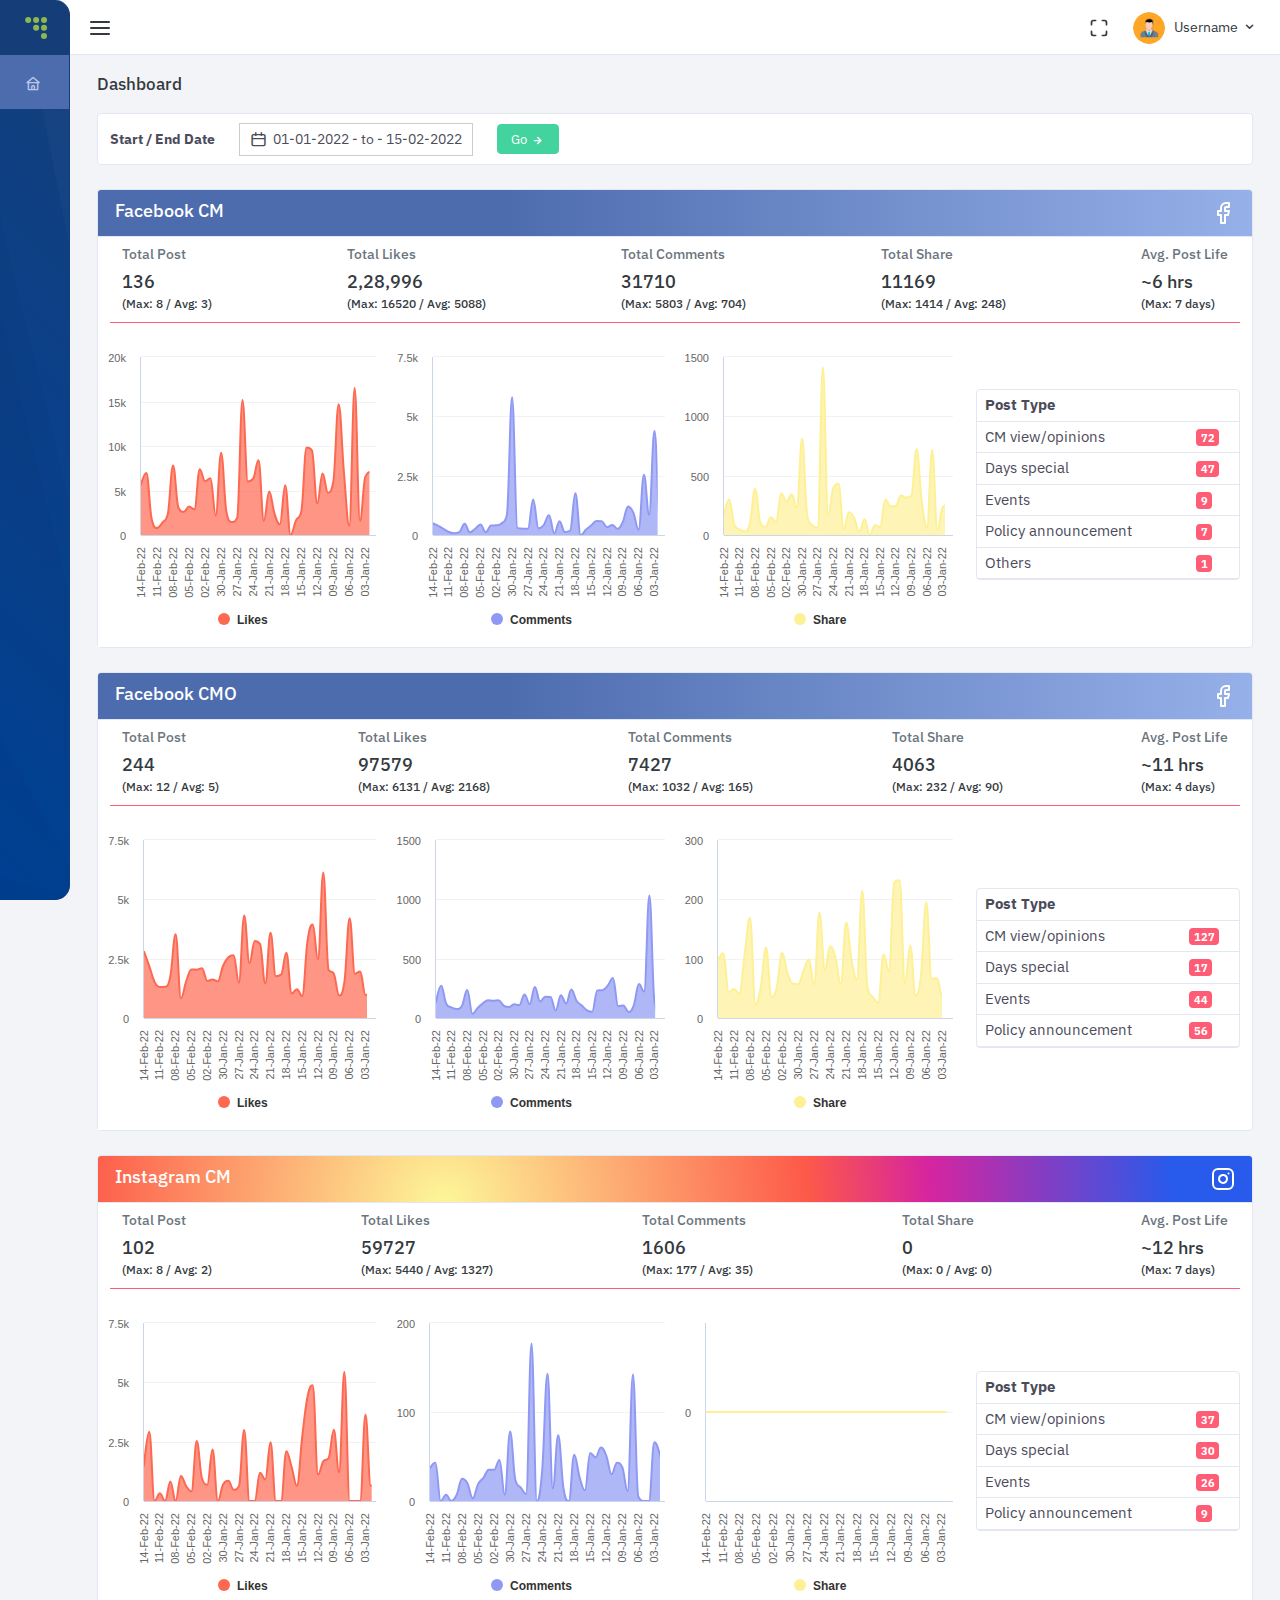
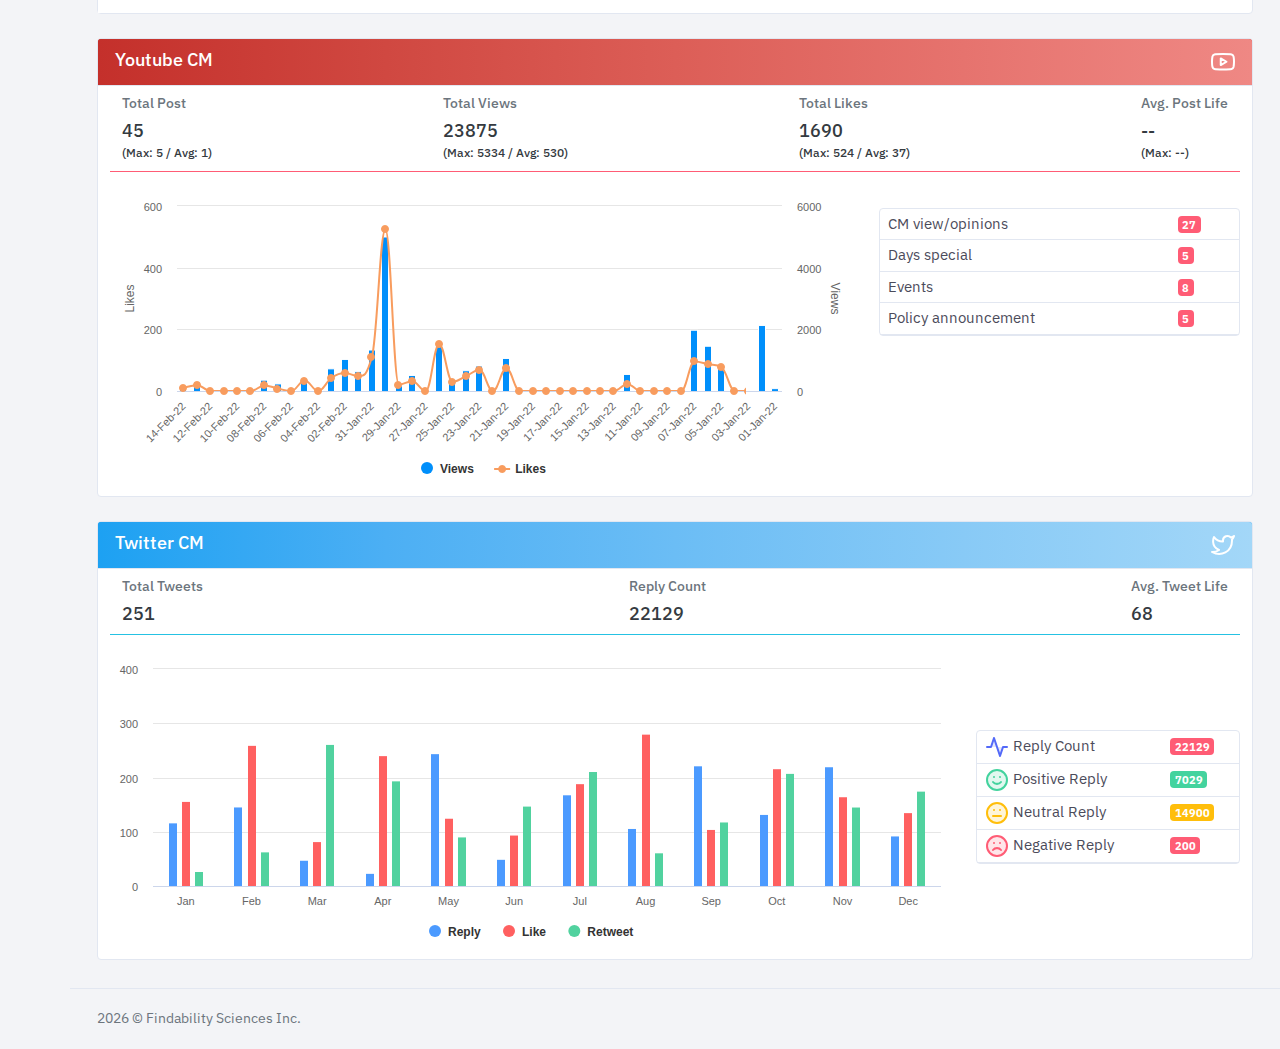
==== commit d1245cb6: "Updated UI data" ====
--- a/assets/images/themes/layout01/dashboard.html
+++ b/assets/images/themes/layout01/dashboard.html
@@ -183,6 +183,87 @@
                     </div>
                     <!-- row -->
 
+                    <!-- Facebook CM -->
+                    <div class="row">
+                        <div class="col-xl-12">
+                            <div class="card">
+                                <div class="card-header card-social card-facebook py-1 px-2">
+                                    <h4>
+                                        <span class="text">Facebook CM</span> <i class="" data-feather="facebook"></i>
+                                    </h4>                                    
+                                </div>
+                                <div class="card-body p-2 py-0">
+                                    <div class="d-flex justify-content-between mb-3 border-bottom border-danger px-2">
+                                        <div class="postTotal">
+                                            <h5 class="text-muted fs-14">Total Post</h5>
+                                            <h4>136 <br><small>(Max: 8 / Avg: 3)</small></h4>
+                                        </div>
+                                        <div class="postLikes">
+                                            <h5 class="text-muted fs-14">Total Likes</h5>
+                                            <h4>2,28,996 <br><small>(Max: 16520 / Avg: 5088)</small></h4>
+                                        </div>
+                                        <div class="postComment">
+                                            <h5 class="text-muted fs-14">Total Comments</h5>
+                                            <h4>31710 <br><small>(Max: 5803 / Avg: 704)</small></h4>
+                                        </div>
+                                        <div class="postShare">
+                                            <h5 class="text-muted fs-14">Total Share</h5>
+                                            <h4>11169 <br><small>(Max: 1414 / Avg: 248)</small></h4>
+                                        </div>
+                                        <div class="postActive">
+                                            <h5 class="text-muted fs-14">Avg. Post Life</h5>
+                                            <h4>~6 hrs <br><small>(Max: 7 days)</small></h4>
+                                        </div>
+                                    </div>
+                                    <div class="row">
+                                        <div class="col-lg-3 p-0">
+                                            <div id="fbcmlContainer"></div>
+                                        </div>
+                                        <div class="col-lg-3 p-0">
+                                            <div id="fbcmcContainer"></div>
+                                        </div>
+                                        <div class="col-lg-3 p-0">
+                                            <div id="fbcmsContainer"></div>
+                                        </div>
+                                        <div class="col-lg-3 my-auto">
+                                            <div class="card">
+                                                <div class="card-body p-0">
+                                                    <table class="table card-table table-sm mb-0">
+                                                        <tbody>
+                                                            <tr>
+                                                                <th colspan="2">Post Type</td>                                                                
+                                                            </tr> 
+                                                           <tr>
+                                                              <td>CM view/opinions</td>
+                                                              <td class="text-right"> <span class="badge bg-danger">72</span> </td>
+                                                           </tr>
+                                                           <tr>
+                                                              <td>Days special</td>
+                                                              <td class="text-right"> <span class="badge bg-danger">47</span> </td>
+                                                           </tr>
+                                                           <tr>
+                                                              <td>Events</td>
+                                                              <td class="text-right"> <span class="badge bg-danger">9</span> </td>
+                                                           </tr>
+                                                           <tr>
+                                                              <td>Policy announcement</td>
+                                                              <td class="text-right"> <span class="badge bg-danger">7</span> </td>
+                                                           </tr>
+                                                           <tr>
+                                                            <td>Others</td>
+                                                            <td class="text-right"> <span class="badge bg-danger">1</span> </td>
+                                                         </tr>
+                                                        </tbody>
+                                                    </table>
+                                                </div>
+                                            </div>
+                                        </div>
+                                    </div>
+                                </div>
+                            </div>                            
+                        </div>
+                    </div>
+
                     <!-- Bar Chart / Facebook CMO -->
                     <div class="row">
                         <div class="col-xl-12">
@@ -193,44 +274,61 @@
                                     </h4>                                    
                                 </div>
                                 <div class="card-body p-2 py-0">
-                                    <div class="d-flex justify-content-between mb-3 border-bottom border-primary px-2">
+                                    <div class="d-flex justify-content-between mb-3 border-bottom border-danger px-2">
                                         <div class="postTotal">
                                             <h5 class="text-muted fs-14">Total Post</h5>
-                                            <h4>255 <!--small><span class="badge bg-success">+8</span></small--></h4>
+                                            <h4>244 <br><small>(Max: 12 / Avg: 5)</small></h4>
+                                        </div>
+                                        <div class="postLikes">
+                                            <h5 class="text-muted fs-14">Total Likes</h5>
+                                            <h4>97579 <br><small>(Max: 6131 / Avg: 2168)</small></h4>
                                         </div>
                                         <div class="postComment">
                                             <h5 class="text-muted fs-14">Total Comments</h5>
-                                            <h4>895 <!--small><span class="badge bg-danger">-23</span></small--></h4>
+                                            <h4>7427 <br><small>(Max: 1032 / Avg: 165)</small></h4>
+                                        </div>
+                                        <div class="postShare">
+                                            <h5 class="text-muted fs-14">Total Share</h5>
+                                            <h4>4063 <br><small>(Max: 232 / Avg: 90)</small></h4>
                                         </div>
                                         <div class="postActive">
                                             <h5 class="text-muted fs-14">Avg. Post Life</h5>
-                                            <h4>138 <!--small><span class="badge bg-success">+3</span></small--></h4>
+                                            <h4>~11 hrs <br><small>(Max: 4 days)</small></h4>
                                         </div>
                                     </div>
                                     <div class="row">
-                                        <div class="col-lg-8">
-                                            <div id="fbcmoContainer"></div>
-                                        </div>
-                                        <div class="col-lg-4 my-auto">
+                                        <div class="col-lg-3 p-0">
+                                            <div id="fbcmolContainer"></div>
+                                        </div>
+                                        <div class="col-lg-3 p-0">
+                                            <div id="fbcmocContainer"></div>
+                                        </div>
+                                        <div class="col-lg-3 p-0">
+                                            <div id="fbcmosContainer"></div>
+                                        </div>
+                                        <div class="col-lg-3 my-auto">
                                             <div class="card">
                                                 <div class="card-body p-0">
                                                     <table class="table card-table table-sm mb-0">
                                                         <tbody>
+                                                            <tr>
+                                                                <th colspan="2">Post Type</td>                                                                
+                                                            </tr> 
                                                            <tr>
                                                               <td>CM view/opinions</td>
-                                                              <td class="text-right"> <span class="badge bg-danger">37</span> </td>
+                                                              <td class="text-right"> <span class="badge bg-danger">127</span> </td>
                                                            </tr>
                                                            <tr>
                                                               <td>Days special</td>
-                                                              <td class="text-right"> <span class="badge bg-danger">30</span> </td>
+                                                              <td class="text-right"> <span class="badge bg-danger">17</span> </td>
                                                            </tr>
                                                            <tr>
                                                               <td>Events</td>
-                                                              <td class="text-right"> <span class="badge bg-danger">26</span> </td>
+                                                              <td class="text-right"> <span class="badge bg-danger">44</span> </td>
                                                            </tr>
                                                            <tr>
                                                               <td>Policy announcement</td>
-                                                              <td class="text-right"> <span class="badge bg-danger">9</span> </td>
+                                                              <td class="text-right"> <span class="badge bg-danger">56</span> </td>
                                                            </tr>
                                                         </tbody>
                                                     </table>
@@ -241,67 +339,6 @@
                                 </div>
                             </div>                            
                         </div>
-                    </div>
-                    
-                    <!-- Facebook CM -->
-                    <div class="row">
-                        <div class="col-xl-12">
-                            <div class="card">
-                                <div class="card-header card-social card-facebook py-1 px-2">
-                                    <h4>
-                                        <span class="text">Facebook CM</span> <i class="" data-feather="facebook"></i>
-                                    </h4>                                    
-                                </div>
-                                <div class="card-body p-2 py-0">
-                                    <div class="d-flex justify-content-between mb-3 border-bottom border-primary px-2">
-                                        <div class="postTotal">
-                                            <h5 class="text-muted fs-14">Total Post</h5>
-                                            <h4>142</h4>
-                                        </div>
-                                        <div class="postComment">
-                                            <h5 class="text-muted fs-14">Total Comments</h5>
-                                            <h4>473</h4>
-                                        </div>
-                                        <div class="postActive">
-                                            <h5 class="text-muted fs-14">Avg. Post Life</h5>
-                                            <h4>58</h4>
-                                        </div>
-                                    </div>
-                                    <div class="row">
-                                        <div class="col-lg-8">
-                                            <div id="fbcmContainer"></div>
-                                        </div>
-                                        <div class="col-lg-4 my-auto">
-                                            <div class="card">
-                                                <div class="card-body p-0">
-                                                    <table class="table card-table table-sm mb-0">
-                                                        <tbody>
-                                                           <tr>
-                                                              <td>CM view/opinions</td>
-                                                              <td class="text-right"> <span class="badge bg-danger">37</span> </td>
-                                                           </tr>
-                                                           <tr>
-                                                              <td>Days special</td>
-                                                              <td class="text-right"> <span class="badge bg-danger">30</span> </td>
-                                                           </tr>
-                                                           <tr>
-                                                              <td>Events</td>
-                                                              <td class="text-right"> <span class="badge bg-danger">26</span> </td>
-                                                           </tr>
-                                                           <tr>
-                                                              <td>Policy announcement</td>
-                                                              <td class="text-right"> <span class="badge bg-danger">9</span> </td>
-                                                           </tr>
-                                                        </tbody>
-                                                    </table>
-                                                </div>
-                                            </div>
-                                        </div>
-                                    </div>
-                                </div>
-                            </div>                            
-                        </div>
-                        
                     </div>
 
                     <!-- Instagram CM -->
@@ -317,26 +354,43 @@
                                     <div class="d-flex justify-content-between mb-3 border-bottom border-danger px-2">
                                         <div class="postTotal">
                                             <h5 class="text-muted fs-14">Total Post</h5>
-                                            <h4>103</h4>
+                                            <h4>102 <br><small>(Max: 8 / Avg: 2)</small></h4>
+                                        </div>
+                                        <div class="postLikes">
+                                            <h5 class="text-muted fs-14">Total Likes</h5>
+                                            <h4>59727 <br><small>(Max: 5440 / Avg: 1327)</small></h4>
                                         </div>
                                         <div class="postComment">
                                             <h5 class="text-muted fs-14">Total Comments</h5>
-                                            <h4>475</h4>
+                                            <h4>1606 <br><small>(Max: 177 / Avg: 35)</small></h4>
+                                        </div>
+                                        <div class="postShare">
+                                            <h5 class="text-muted fs-14">Total Share</h5>
+                                            <h4>0 <br><small>(Max: 0 / Avg: 0)</small></h4>
                                         </div>
                                         <div class="postActive">
                                             <h5 class="text-muted fs-14">Avg. Post Life</h5>
-                                            <h4>45</h4>
+                                            <h4>~12 hrs <br><small>(Max: 7 days)</small></h4>
                                         </div>
                                     </div>
                                     <div class="row">
-                                        <div class="col-lg-8">
-                                            <div id="instacmContainer"></div>
-                                        </div>
-                                        <div class="col-lg-4 my-auto">
+                                        <div class="col-lg-3 p-0">
+                                            <div id="instacmlContainer"></div>
+                                        </div>
+                                        <div class="col-lg-3 p-0">
+                                            <div id="instacmcContainer"></div>
+                                        </div>
+                                        <div class="col-lg-3 p-0">
+                                            <div id="instacmsContainer"></div>
+                                        </div>
+                                        <div class="col-lg-3 my-auto">
                                             <div class="card">
                                                 <div class="card-body p-0">
                                                     <table class="table card-table table-sm mb-0">
                                                         <tbody>
+                                                            <tr>
+                                                                <th colspan="2">Post Type</td>                                                                
+                                                            </tr> 
                                                            <tr>
                                                               <td>CM view/opinions</td>
                                                               <td class="text-right"> <span class="badge bg-danger">37</span> </td>
@@ -377,41 +431,45 @@
                                     <div class="d-flex justify-content-between mb-3 border-bottom border-danger px-2">
                                         <div class="postTotal">
                                             <h5 class="text-muted fs-14">Total Post</h5>
-                                            <h4>46</h4>
-                                        </div>
-                                        <div class="postComment">
+                                            <h4>45 <br><small>(Max: 5 / Avg: 1)</small></h4>
+                                        </div>
+                                        <div class="postViews">
                                             <h5 class="text-muted fs-14">Total Views</h5>
-                                            <h4>23875</h4>
-                                        </div>
+                                            <h4>23875 <br><small>(Max: 5334 / Avg: 530)</small></h4>
+                                        </div>
+                                        <div class="postLikes">
+                                            <h5 class="text-muted fs-14">Total Likes</h5>
+                                            <h4>1690 <br><small>(Max: 524 / Avg: 37)</small></h4>
+                                        </div>                                        
                                         <div class="postActive">
                                             <h5 class="text-muted fs-14">Avg. Post Life</h5>
-                                            <h4>15</h4>
+                                            <h4>-- <br><small>(Max: --)</small></h4>
                                         </div>
                                     </div>
                                     <div class="row">
                                         <div class="col-lg-8">
                                             <div id="ytcmContainer"></div>
                                         </div>
-                                        <div class="col-lg-4 my-auto">
+                                        <div class="col-lg-4 my-2">
                                             <div class="card">
                                                 <div class="card-body p-0">
                                                     <table class="table card-table table-sm mb-0">
                                                         <tbody>
                                                            <tr>
                                                               <td>CM view/opinions</td>
-                                                              <td class="text-right"> <span class="badge bg-danger">37</span> </td>
+                                                              <td class="text-right"> <span class="badge bg-danger">27</span> </td>
                                                            </tr>
                                                            <tr>
                                                               <td>Days special</td>
-                                                              <td class="text-right"> <span class="badge bg-danger">30</span> </td>
+                                                              <td class="text-right"> <span class="badge bg-danger">5</span> </td>
                                                            </tr>
                                                            <tr>
                                                               <td>Events</td>
-                                                              <td class="text-right"> <span class="badge bg-danger">26</span> </td>
+                                                              <td class="text-right"> <span class="badge bg-danger">8</span> </td>
                                                            </tr>
                                                            <tr>
                                                               <td>Policy announcement</td>
-                                                              <td class="text-right"> <span class="badge bg-danger">9</span> </td>
+                                                              <td class="text-right"> <span class="badge bg-danger">5</span> </td>
                                                            </tr>
                                                         </tbody>
                                                     </table>
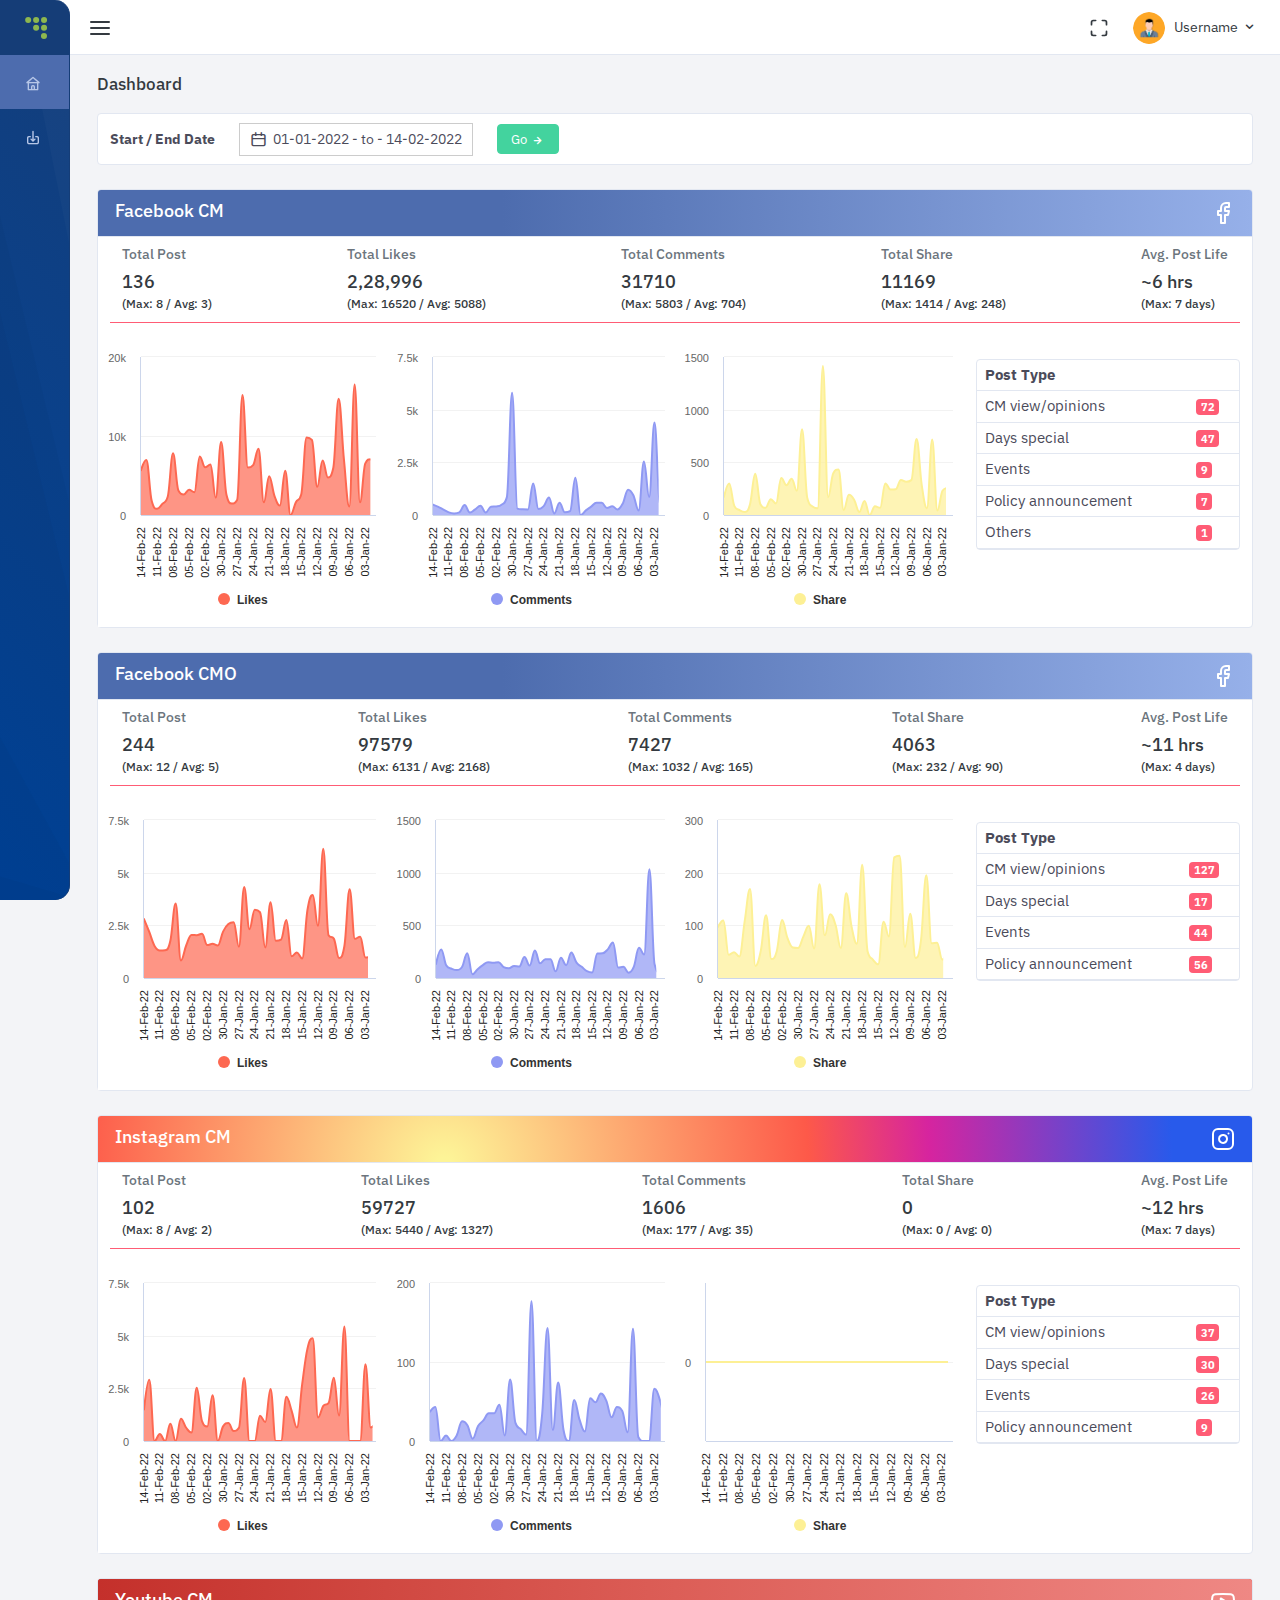
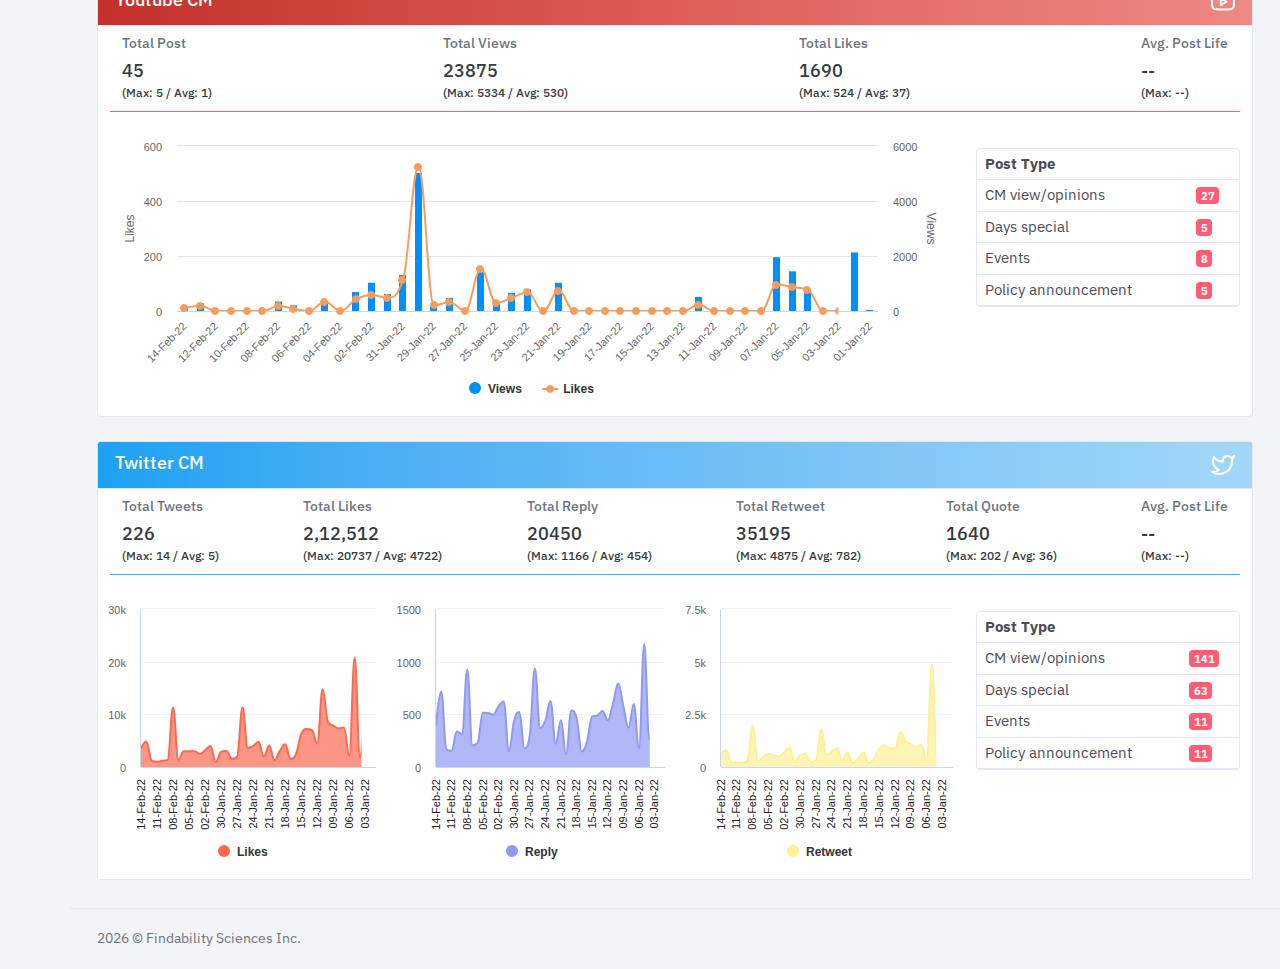
==== commit 362058f3: "Updated UI" ====
--- a/assets/images/themes/layout01/dashboard.html
+++ b/assets/images/themes/layout01/dashboard.html
@@ -123,6 +123,13 @@
                                 <span> Dashboards </span>
                             </a>
                         </li>
+
+                        <li>
+                            <a href="dashboardp.html">
+                                <i class="uil uil-download-alt" style="font-size: small;"></i>
+                                <span> Download PDF </span>
+                            </a>
+                        </li>
                         
                     </ul>
 
@@ -145,7 +152,7 @@
             <div class="content">
 
                 <!-- Start Content-->
-                <div class="container-fluid">
+                <div class="container-fluid" id="print-area">
                     
                     <!-- start page title -->
                     <div class="row">
@@ -155,7 +162,7 @@
                             </div>
                         </div>
                     </div>     
-                    <!-- end page title -->  
+                    <!-- end page title -->
 
                     <!-- Filters -->
                     <div class="row">
@@ -225,7 +232,7 @@
                                         <div class="col-lg-3 p-0">
                                             <div id="fbcmsContainer"></div>
                                         </div>
-                                        <div class="col-lg-3 my-auto">
+                                        <div class="col-lg-3 my-2">
                                             <div class="card">
                                                 <div class="card-body p-0">
                                                     <table class="table card-table table-sm mb-0">
@@ -306,7 +313,7 @@
                                         <div class="col-lg-3 p-0">
                                             <div id="fbcmosContainer"></div>
                                         </div>
-                                        <div class="col-lg-3 my-auto">
+                                        <div class="col-lg-3 my-2">
                                             <div class="card">
                                                 <div class="card-body p-0">
                                                     <table class="table card-table table-sm mb-0">
@@ -383,7 +390,7 @@
                                         <div class="col-lg-3 p-0">
                                             <div id="instacmsContainer"></div>
                                         </div>
-                                        <div class="col-lg-3 my-auto">
+                                        <div class="col-lg-3 my-2">
                                             <div class="card">
                                                 <div class="card-body p-0">
                                                     <table class="table card-table table-sm mb-0">
@@ -447,14 +454,17 @@
                                         </div>
                                     </div>
                                     <div class="row">
-                                        <div class="col-lg-8">
+                                        <div class="col-lg-9">
                                             <div id="ytcmContainer"></div>
                                         </div>
-                                        <div class="col-lg-4 my-2">
+                                        <div class="col-lg-3 my-2">
                                             <div class="card">
                                                 <div class="card-body p-0">
                                                     <table class="table card-table table-sm mb-0">
                                                         <tbody>
+                                                            <tr>
+                                                                <th colspan="2">Post Type</td>                                                                
+                                                            </tr>
                                                            <tr>
                                                               <td>CM view/opinions</td>
                                                               <td class="text-right"> <span class="badge bg-danger">27</span> </td>
@@ -482,32 +492,7 @@
                         </div>
                     </div>
 
-                    <!-- Filters -->
-                    <!-- <div class="row">
-                        <div class="col-xl-12">
-                            <div class="card">
-                                <div class="card-body p-0">
-                                    <div class="d-flex flex-column flex-lg-row flex-md-row align-items-start align-items-lg-center align-items-md-center">
-                                        <div class="px-2 py-1">
-                                            <label class="col-form-label">Start / End Date</label>
-                                        </div>
-                                        <div class="px-2 py-1">
-                                            <div id="reportrange2" style="background: #fff; cursor: pointer; padding: 5px 10px; border: 1px solid #ccc; width: 100%">
-                                                <i class="uil uil-calender"></i>&nbsp;
-                                                <span></span> <i class="fa fa-caret-down"></i>
-                                            </div>
-                                        </div>
-                                        <div class="px-2 py-1">
-                                            <button id="goButton2" type="button" class="btn btn-success btn-sm">Go <i class="uil-arrow-right"></i></button>
-                                        </div>
-                                    </div>
-                                    
-                                </div>
-                            </div>
-                        </div>
-                    </div> -->
-                    <!-- row -->
-
+                    <!-- Twitter CM -->
                     <div class="row">
                         <div class="col-xl-12">
                             <div class="card">
@@ -520,41 +505,62 @@
                                     <div class="d-flex justify-content-between mb-3 border-bottom border-info px-2">
                                         <div class="postTotal">
                                             <h5 class="text-muted fs-14">Total Tweets</h5>
-                                            <h4>251</h4>
+                                            <h4>226 <br><small>(Max: 14 / Avg: 5)</small></h4>
+                                        </div>
+                                        <div class="postLikes">
+                                            <h5 class="text-muted fs-14">Total Likes</h5>
+                                            <h4>2,12,512 <br><small>(Max: 20737 / Avg: 4722)</small></h4>
                                         </div>
                                         <div class="postComment">
-                                            <h5 class="text-muted fs-14">Reply Count</h5>
-                                            <h4>22129</h4>
+                                            <h5 class="text-muted fs-14">Total Reply</h5>
+                                            <h4>20450 <br><small>(Max: 1166 / Avg: 454)</small></h4>
+                                        </div>
+                                        <div class="postShare">
+                                            <h5 class="text-muted fs-14">Total Retweet</h5>
+                                            <h4>35195 <br><small>(Max: 4875 / Avg: 782)</small></h4>
+                                        </div>
+                                        <div class="postQuote">
+                                            <h5 class="text-muted fs-14">Total Quote</h5>
+                                            <h4>1640 <br><small>(Max: 202 / Avg: 36)</small></h4>
                                         </div>
                                         <div class="postActive">
-                                            <h5 class="text-muted fs-14">Avg. Tweet Life</h5>
-                                            <h4>68</h4>
+                                            <h5 class="text-muted fs-14">Avg. Post Life</h5>
+                                            <h4>-- <br><small>(Max: --)</small></h4>
                                         </div>
                                     </div>
                                     <div class="row">
-                                        <div class="col-lg-9">
-                                            <div id="twsmoContainer"></div>
-                                        </div>
-                                        <div class="col-lg-3 my-auto">
+                                        <div class="col-lg-3 p-0">
+                                            <div id="twcmlContainer"></div>
+                                        </div>
+                                        <div class="col-lg-3 p-0">
+                                            <div id="twcmrpContainer"></div>
+                                        </div>
+                                        <div class="col-lg-3 p-0">
+                                            <div id="twcmrtContainer"></div>
+                                        </div>
+                                        <div class="col-lg-3 my-2">
                                             <div class="card">
                                                 <div class="card-body p-0">
                                                     <table class="table card-table table-sm mb-0">
                                                         <tbody>
-                                                           <tr>
-                                                              <td><i data-feather="activity" class="icon-dual-primary"></i> Reply Count</td>
-                                                              <td class="text-right"> <span class="badge bg-danger">22129</span> </td>
-                                                           </tr>
-                                                           <tr>
-                                                              <td><i data-feather="smile" class="icon-dual-success"></i> Positive Reply</td>
-                                                              <td class="text-right"> <span class="badge bg-success">7029</span> </td>
-                                                           </tr>
-                                                           <tr>
-                                                              <td><i data-feather="meh" class="icon-dual-warning"></i> Neutral Reply</td>
-                                                              <td class="text-right"> <span class="badge bg-warning">14900</span> </td>
-                                                           </tr>
-                                                           <tr>
-                                                              <td><i data-feather="frown" class="icon-dual-danger"></i> Negative Reply</td>
-                                                              <td class="text-right"> <span class="badge bg-danger">200</span> </td>
+                                                            <tr>
+                                                                <th colspan="2">Post Type</td>                                                                
+                                                            </tr> 
+                                                           <tr>
+                                                              <td>CM view/opinions</td>
+                                                              <td class="text-right"> <span class="badge bg-danger">141</span> </td>
+                                                           </tr>
+                                                           <tr>
+                                                              <td>Days special</td>
+                                                              <td class="text-right"> <span class="badge bg-danger">63</span> </td>
+                                                           </tr>
+                                                           <tr>
+                                                              <td>Events</td>
+                                                              <td class="text-right"> <span class="badge bg-danger">11</span> </td>
+                                                           </tr>
+                                                           <tr>
+                                                              <td>Policy announcement</td>
+                                                              <td class="text-right"> <span class="badge bg-danger">11</span> </td>
                                                            </tr>
                                                         </tbody>
                                                     </table>
@@ -566,11 +572,6 @@
                             </div>                            
                         </div>
                     </div>
-
-                    <!-- Pie Chart -->
-                    
-            
-                    <!-- List -->
                     
                     <!-- end row -->
                     
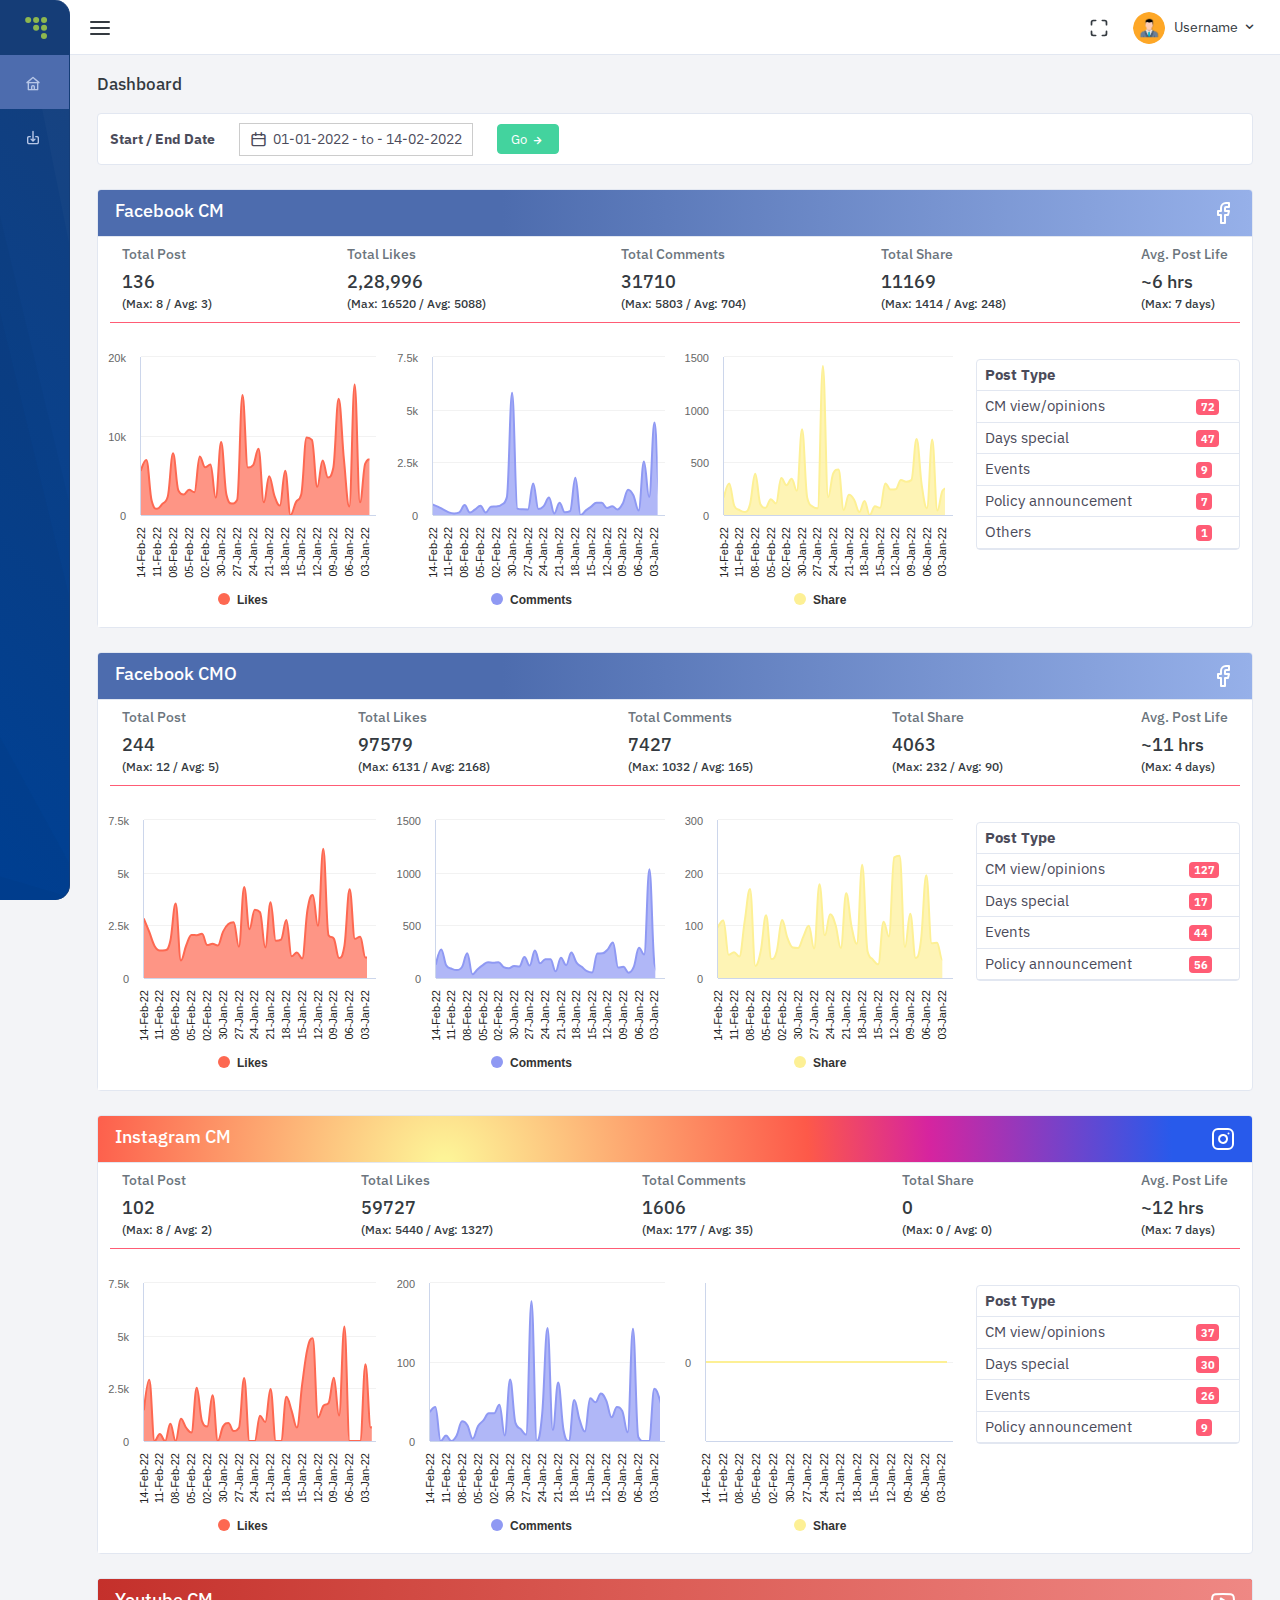
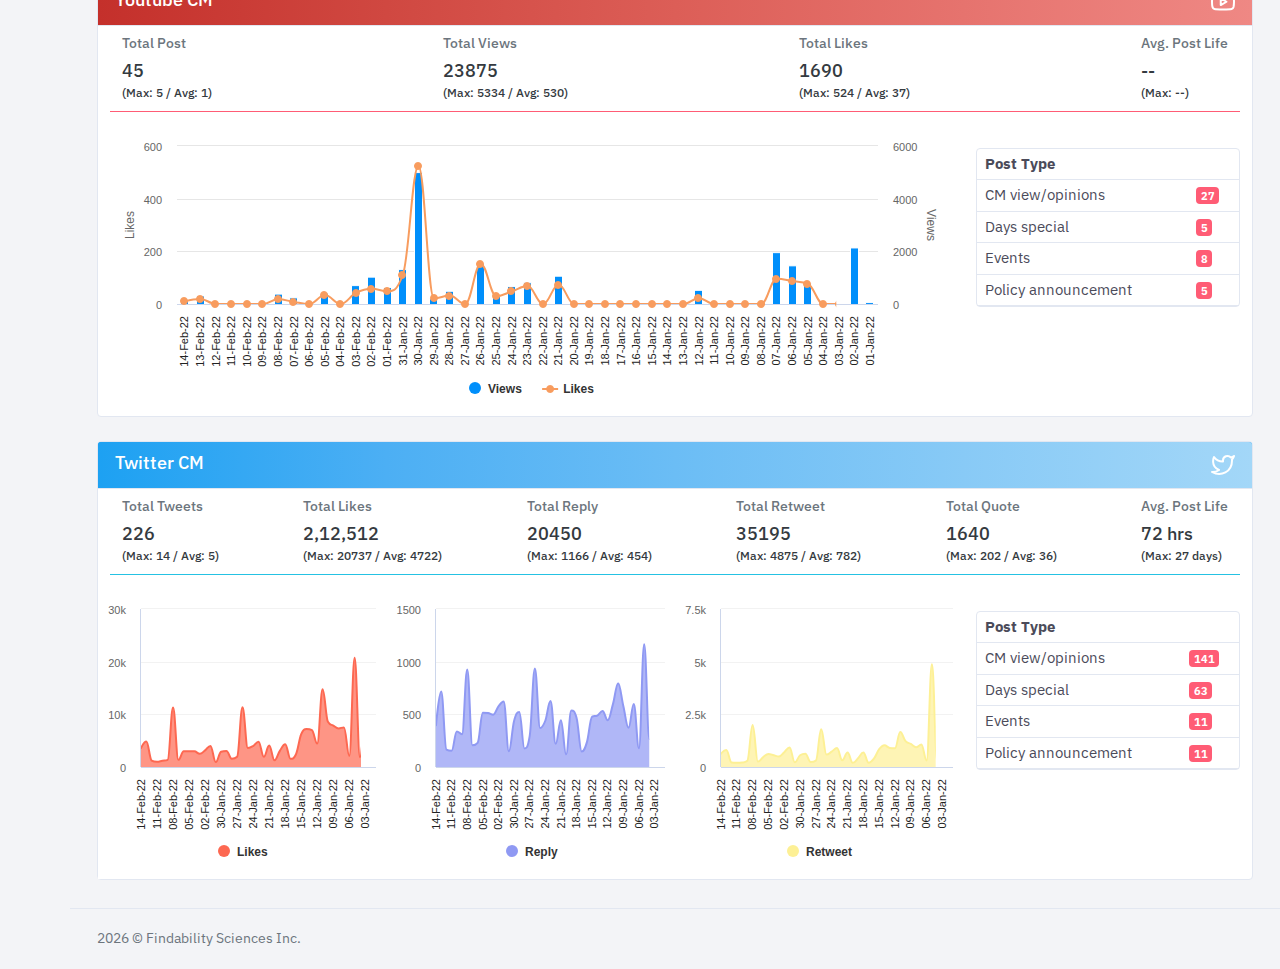
==== commit 4f6ae96c: "Updated data" ====
--- a/assets/images/themes/layout01/dashboard.html
+++ b/assets/images/themes/layout01/dashboard.html
@@ -525,7 +525,7 @@
                                         </div>
                                         <div class="postActive">
                                             <h5 class="text-muted fs-14">Avg. Post Life</h5>
-                                            <h4>-- <br><small>(Max: --)</small></h4>
+                                            <h4>72 hrs <br><small>(Max: 27 days)</small></h4>
                                         </div>
                                     </div>
                                     <div class="row">
--- a/assets/images/themes/layout01/assets/css/updated.css
+++ b/assets/images/themes/layout01/assets/css/updated.css
@@ -6,6 +6,7 @@
 @media (max-width:991.98px){
     body[data-topbar-color=light] .logo-box.r-rounded{border-top-right-radius: 0px;}
 }
+body[data-sidebar-size=condensed] .left-side-menu #sidebar-menu>ul>li:hover>a{color: #b7c7e7;background-color: #10458f;border-top-right-radius: 15px;border-bottom-right-radius: 15px;}
 #sidebar-menu .menuitem-active .active{color: #b7c7e7;background-color: #4d6cae;}
 #sidebar-menu>ul>li>a{color: #b7c7e7;font-size: 0.9rem;font-weight: 100;}
 
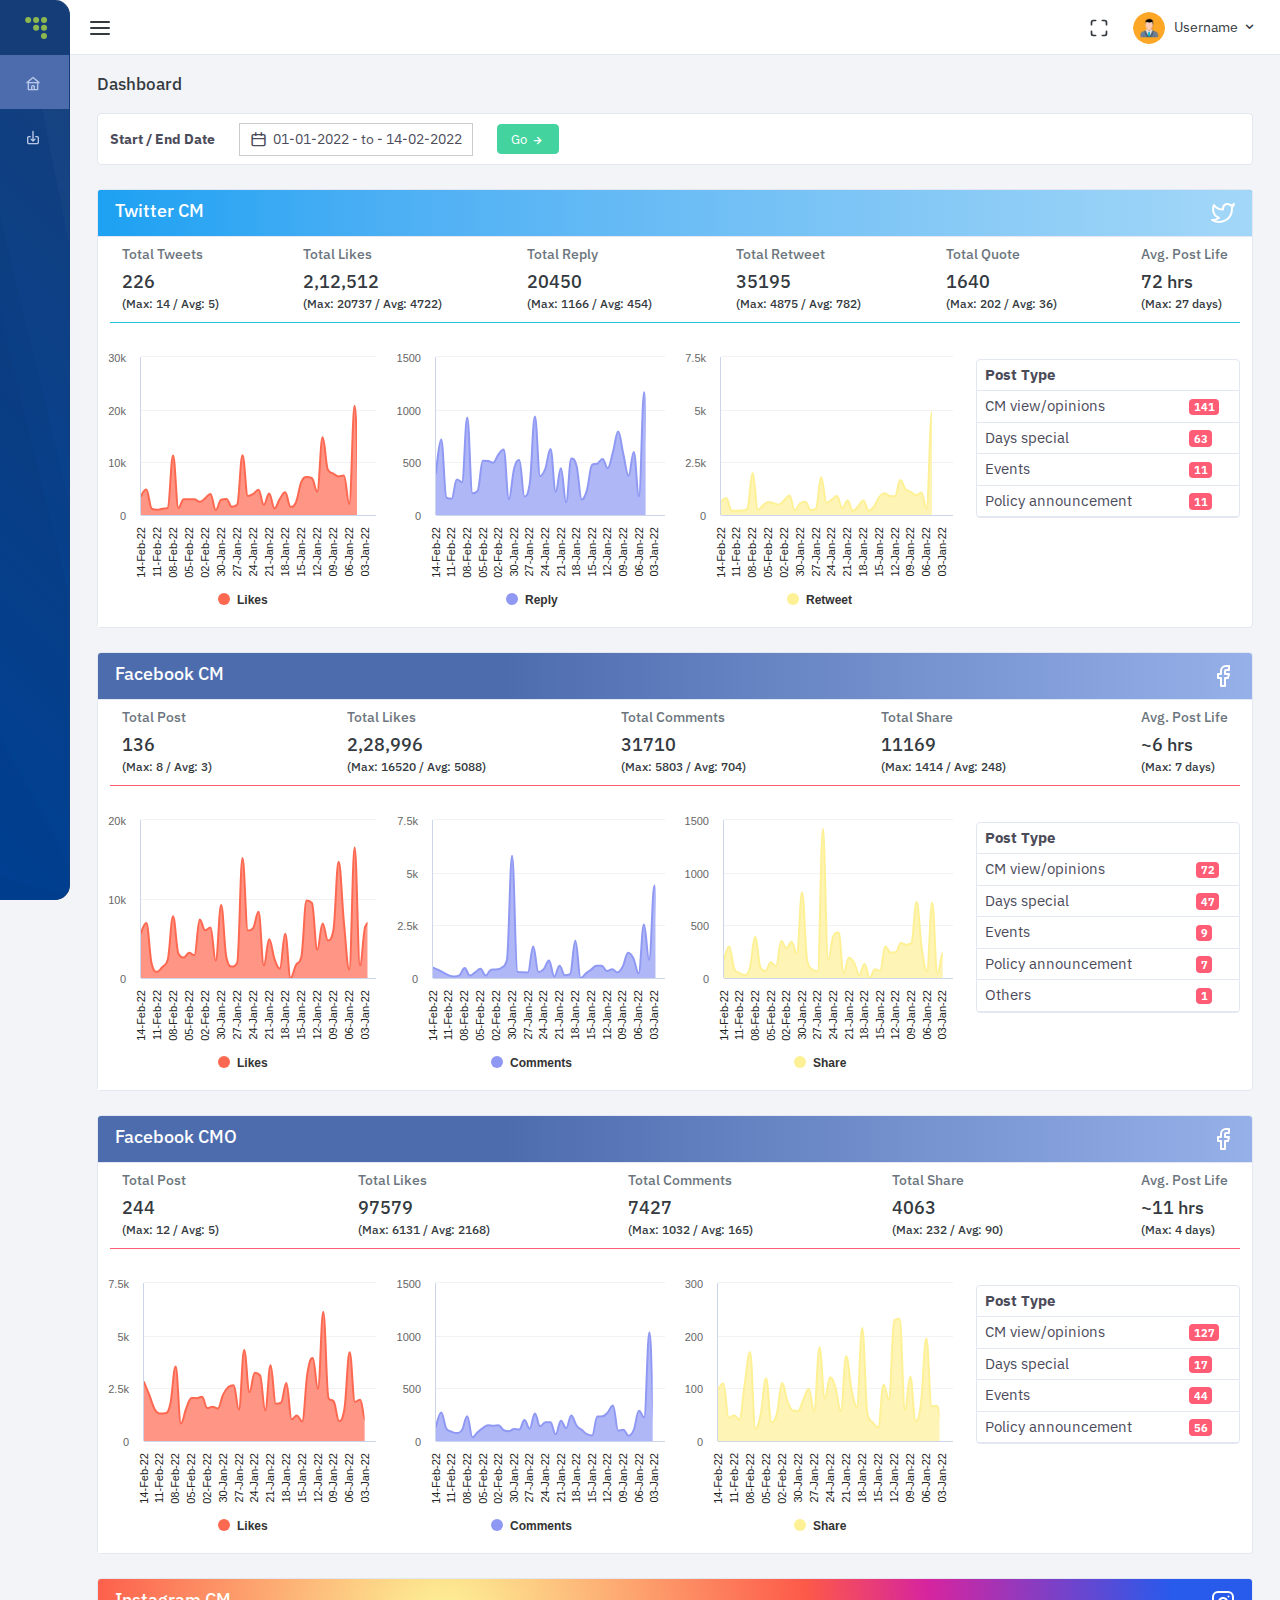
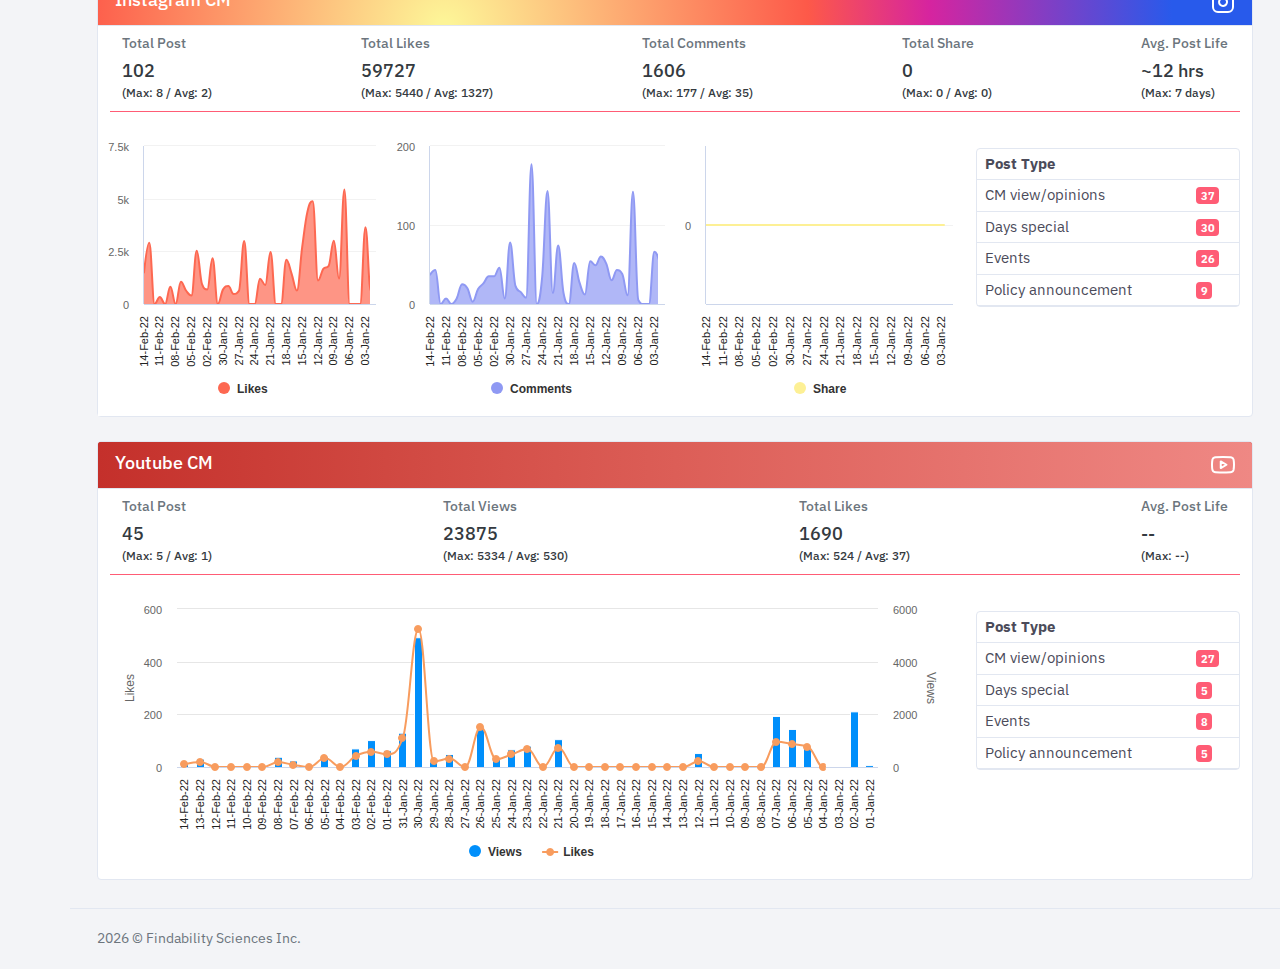
==== commit f84d7220: "Updated UI" ====
--- a/assets/images/themes/layout01/dashboard.html
+++ b/assets/images/themes/layout01/dashboard.html
@@ -190,47 +190,51 @@
                     </div>
                     <!-- row -->
 
-                    <!-- Facebook CM -->
+                    <!-- Twitter CM -->
                     <div class="row">
                         <div class="col-xl-12">
                             <div class="card">
-                                <div class="card-header card-social card-facebook py-1 px-2">
+                                <div class="card-header card-social card-twitter py-1 px-2">
                                     <h4>
-                                        <span class="text">Facebook CM</span> <i class="" data-feather="facebook"></i>
+                                        <span class="text">Twitter CM</span> <i class="" data-feather="twitter"></i>
                                     </h4>                                    
                                 </div>
                                 <div class="card-body p-2 py-0">
-                                    <div class="d-flex justify-content-between mb-3 border-bottom border-danger px-2">
+                                    <div class="d-flex justify-content-between mb-3 border-bottom border-info px-2">
                                         <div class="postTotal">
-                                            <h5 class="text-muted fs-14">Total Post</h5>
-                                            <h4>136 <br><small>(Max: 8 / Avg: 3)</small></h4>
+                                            <h5 class="text-muted fs-14">Total Tweets</h5>
+                                            <h4>226 <br><small>(Max: 14 / Avg: 5)</small></h4>
                                         </div>
                                         <div class="postLikes">
                                             <h5 class="text-muted fs-14">Total Likes</h5>
-                                            <h4>2,28,996 <br><small>(Max: 16520 / Avg: 5088)</small></h4>
+                                            <h4>2,12,512 <br><small>(Max: 20737 / Avg: 4722)</small></h4>
                                         </div>
                                         <div class="postComment">
-                                            <h5 class="text-muted fs-14">Total Comments</h5>
-                                            <h4>31710 <br><small>(Max: 5803 / Avg: 704)</small></h4>
+                                            <h5 class="text-muted fs-14">Total Reply</h5>
+                                            <h4>20450 <br><small>(Max: 1166 / Avg: 454)</small></h4>
                                         </div>
                                         <div class="postShare">
-                                            <h5 class="text-muted fs-14">Total Share</h5>
-                                            <h4>11169 <br><small>(Max: 1414 / Avg: 248)</small></h4>
+                                            <h5 class="text-muted fs-14">Total Retweet</h5>
+                                            <h4>35195 <br><small>(Max: 4875 / Avg: 782)</small></h4>
+                                        </div>
+                                        <div class="postQuote">
+                                            <h5 class="text-muted fs-14">Total Quote</h5>
+                                            <h4>1640 <br><small>(Max: 202 / Avg: 36)</small></h4>
                                         </div>
                                         <div class="postActive">
                                             <h5 class="text-muted fs-14">Avg. Post Life</h5>
-                                            <h4>~6 hrs <br><small>(Max: 7 days)</small></h4>
+                                            <h4>72 hrs <br><small>(Max: 27 days)</small></h4>
                                         </div>
                                     </div>
                                     <div class="row">
                                         <div class="col-lg-3 p-0">
-                                            <div id="fbcmlContainer"></div>
-                                        </div>
-                                        <div class="col-lg-3 p-0">
-                                            <div id="fbcmcContainer"></div>
-                                        </div>
-                                        <div class="col-lg-3 p-0">
-                                            <div id="fbcmsContainer"></div>
+                                            <div id="twcmlContainer"></div>
+                                        </div>
+                                        <div class="col-lg-3 p-0">
+                                            <div id="twcmrpContainer"></div>
+                                        </div>
+                                        <div class="col-lg-3 p-0">
+                                            <div id="twcmrtContainer"></div>
                                         </div>
                                         <div class="col-lg-3 my-2">
                                             <div class="card">
@@ -242,24 +246,20 @@
                                                             </tr> 
                                                            <tr>
                                                               <td>CM view/opinions</td>
-                                                              <td class="text-right"> <span class="badge bg-danger">72</span> </td>
+                                                              <td class="text-right"> <span class="badge bg-danger">141</span> </td>
                                                            </tr>
                                                            <tr>
                                                               <td>Days special</td>
-                                                              <td class="text-right"> <span class="badge bg-danger">47</span> </td>
+                                                              <td class="text-right"> <span class="badge bg-danger">63</span> </td>
                                                            </tr>
                                                            <tr>
                                                               <td>Events</td>
-                                                              <td class="text-right"> <span class="badge bg-danger">9</span> </td>
+                                                              <td class="text-right"> <span class="badge bg-danger">11</span> </td>
                                                            </tr>
                                                            <tr>
                                                               <td>Policy announcement</td>
-                                                              <td class="text-right"> <span class="badge bg-danger">7</span> </td>
-                                                           </tr>
-                                                           <tr>
-                                                            <td>Others</td>
-                                                            <td class="text-right"> <span class="badge bg-danger">1</span> </td>
-                                                         </tr>
+                                                              <td class="text-right"> <span class="badge bg-danger">11</span> </td>
+                                                           </tr>
                                                         </tbody>
                                                     </table>
                                                 </div>
@@ -271,47 +271,47 @@
                         </div>
                     </div>
 
-                    <!-- Bar Chart / Facebook CMO -->
+                    <!-- Facebook CM -->
                     <div class="row">
                         <div class="col-xl-12">
                             <div class="card">
                                 <div class="card-header card-social card-facebook py-1 px-2">
                                     <h4>
-                                        <span class="text">Facebook CMO</span> <i class="" data-feather="facebook"></i>
+                                        <span class="text">Facebook CM</span> <i class="" data-feather="facebook"></i>
                                     </h4>                                    
                                 </div>
                                 <div class="card-body p-2 py-0">
                                     <div class="d-flex justify-content-between mb-3 border-bottom border-danger px-2">
                                         <div class="postTotal">
                                             <h5 class="text-muted fs-14">Total Post</h5>
-                                            <h4>244 <br><small>(Max: 12 / Avg: 5)</small></h4>
+                                            <h4>136 <br><small>(Max: 8 / Avg: 3)</small></h4>
                                         </div>
                                         <div class="postLikes">
                                             <h5 class="text-muted fs-14">Total Likes</h5>
-                                            <h4>97579 <br><small>(Max: 6131 / Avg: 2168)</small></h4>
+                                            <h4>2,28,996 <br><small>(Max: 16520 / Avg: 5088)</small></h4>
                                         </div>
                                         <div class="postComment">
                                             <h5 class="text-muted fs-14">Total Comments</h5>
-                                            <h4>7427 <br><small>(Max: 1032 / Avg: 165)</small></h4>
+                                            <h4>31710 <br><small>(Max: 5803 / Avg: 704)</small></h4>
                                         </div>
                                         <div class="postShare">
                                             <h5 class="text-muted fs-14">Total Share</h5>
-                                            <h4>4063 <br><small>(Max: 232 / Avg: 90)</small></h4>
+                                            <h4>11169 <br><small>(Max: 1414 / Avg: 248)</small></h4>
                                         </div>
                                         <div class="postActive">
                                             <h5 class="text-muted fs-14">Avg. Post Life</h5>
-                                            <h4>~11 hrs <br><small>(Max: 4 days)</small></h4>
+                                            <h4>~6 hrs <br><small>(Max: 7 days)</small></h4>
                                         </div>
                                     </div>
                                     <div class="row">
                                         <div class="col-lg-3 p-0">
-                                            <div id="fbcmolContainer"></div>
-                                        </div>
-                                        <div class="col-lg-3 p-0">
-                                            <div id="fbcmocContainer"></div>
-                                        </div>
-                                        <div class="col-lg-3 p-0">
-                                            <div id="fbcmosContainer"></div>
+                                            <div id="fbcmlContainer"></div>
+                                        </div>
+                                        <div class="col-lg-3 p-0">
+                                            <div id="fbcmcContainer"></div>
+                                        </div>
+                                        <div class="col-lg-3 p-0">
+                                            <div id="fbcmsContainer"></div>
                                         </div>
                                         <div class="col-lg-3 my-2">
                                             <div class="card">
@@ -323,20 +323,24 @@
                                                             </tr> 
                                                            <tr>
                                                               <td>CM view/opinions</td>
-                                                              <td class="text-right"> <span class="badge bg-danger">127</span> </td>
+                                                              <td class="text-right"> <span class="badge bg-danger">72</span> </td>
                                                            </tr>
                                                            <tr>
                                                               <td>Days special</td>
-                                                              <td class="text-right"> <span class="badge bg-danger">17</span> </td>
+                                                              <td class="text-right"> <span class="badge bg-danger">47</span> </td>
                                                            </tr>
                                                            <tr>
                                                               <td>Events</td>
-                                                              <td class="text-right"> <span class="badge bg-danger">44</span> </td>
+                                                              <td class="text-right"> <span class="badge bg-danger">9</span> </td>
                                                            </tr>
                                                            <tr>
                                                               <td>Policy announcement</td>
-                                                              <td class="text-right"> <span class="badge bg-danger">56</span> </td>
-                                                           </tr>
+                                                              <td class="text-right"> <span class="badge bg-danger">7</span> </td>
+                                                           </tr>
+                                                           <tr>
+                                                            <td>Others</td>
+                                                            <td class="text-right"> <span class="badge bg-danger">1</span> </td>
+                                                         </tr>
                                                         </tbody>
                                                     </table>
                                                 </div>
@@ -348,47 +352,47 @@
                         </div>
                     </div>
 
-                    <!-- Instagram CM -->
+                    <!-- Bar Chart / Facebook CMO -->
                     <div class="row">
                         <div class="col-xl-12">
                             <div class="card">
-                                <div class="card-header card-social card-instagram py-1 px-2">
+                                <div class="card-header card-social card-facebook py-1 px-2">
                                     <h4>
-                                        <span class="text">Instagram CM</span> <i class="" data-feather="instagram"></i>
+                                        <span class="text">Facebook CMO</span> <i class="" data-feather="facebook"></i>
                                     </h4>                                    
                                 </div>
                                 <div class="card-body p-2 py-0">
                                     <div class="d-flex justify-content-between mb-3 border-bottom border-danger px-2">
                                         <div class="postTotal">
                                             <h5 class="text-muted fs-14">Total Post</h5>
-                                            <h4>102 <br><small>(Max: 8 / Avg: 2)</small></h4>
+                                            <h4>244 <br><small>(Max: 12 / Avg: 5)</small></h4>
                                         </div>
                                         <div class="postLikes">
                                             <h5 class="text-muted fs-14">Total Likes</h5>
-                                            <h4>59727 <br><small>(Max: 5440 / Avg: 1327)</small></h4>
+                                            <h4>97579 <br><small>(Max: 6131 / Avg: 2168)</small></h4>
                                         </div>
                                         <div class="postComment">
                                             <h5 class="text-muted fs-14">Total Comments</h5>
-                                            <h4>1606 <br><small>(Max: 177 / Avg: 35)</small></h4>
+                                            <h4>7427 <br><small>(Max: 1032 / Avg: 165)</small></h4>
                                         </div>
                                         <div class="postShare">
                                             <h5 class="text-muted fs-14">Total Share</h5>
-                                            <h4>0 <br><small>(Max: 0 / Avg: 0)</small></h4>
+                                            <h4>4063 <br><small>(Max: 232 / Avg: 90)</small></h4>
                                         </div>
                                         <div class="postActive">
                                             <h5 class="text-muted fs-14">Avg. Post Life</h5>
-                                            <h4>~12 hrs <br><small>(Max: 7 days)</small></h4>
+                                            <h4>~11 hrs <br><small>(Max: 4 days)</small></h4>
                                         </div>
                                     </div>
                                     <div class="row">
                                         <div class="col-lg-3 p-0">
-                                            <div id="instacmlContainer"></div>
-                                        </div>
-                                        <div class="col-lg-3 p-0">
-                                            <div id="instacmcContainer"></div>
-                                        </div>
-                                        <div class="col-lg-3 p-0">
-                                            <div id="instacmsContainer"></div>
+                                            <div id="fbcmolContainer"></div>
+                                        </div>
+                                        <div class="col-lg-3 p-0">
+                                            <div id="fbcmocContainer"></div>
+                                        </div>
+                                        <div class="col-lg-3 p-0">
+                                            <div id="fbcmosContainer"></div>
                                         </div>
                                         <div class="col-lg-3 my-2">
                                             <div class="card">
@@ -400,6 +404,83 @@
                                                             </tr> 
                                                            <tr>
                                                               <td>CM view/opinions</td>
+                                                              <td class="text-right"> <span class="badge bg-danger">127</span> </td>
+                                                           </tr>
+                                                           <tr>
+                                                              <td>Days special</td>
+                                                              <td class="text-right"> <span class="badge bg-danger">17</span> </td>
+                                                           </tr>
+                                                           <tr>
+                                                              <td>Events</td>
+                                                              <td class="text-right"> <span class="badge bg-danger">44</span> </td>
+                                                           </tr>
+                                                           <tr>
+                                                              <td>Policy announcement</td>
+                                                              <td class="text-right"> <span class="badge bg-danger">56</span> </td>
+                                                           </tr>
+                                                        </tbody>
+                                                    </table>
+                                                </div>
+                                            </div>
+                                        </div>
+                                    </div>
+                                </div>
+                            </div>                            
+                        </div>
+                    </div>
+
+                    <!-- Instagram CM -->
+                    <div class="row">
+                        <div class="col-xl-12">
+                            <div class="card">
+                                <div class="card-header card-social card-instagram py-1 px-2">
+                                    <h4>
+                                        <span class="text">Instagram CM</span> <i class="" data-feather="instagram"></i>
+                                    </h4>                                    
+                                </div>
+                                <div class="card-body p-2 py-0">
+                                    <div class="d-flex justify-content-between mb-3 border-bottom border-danger px-2">
+                                        <div class="postTotal">
+                                            <h5 class="text-muted fs-14">Total Post</h5>
+                                            <h4>102 <br><small>(Max: 8 / Avg: 2)</small></h4>
+                                        </div>
+                                        <div class="postLikes">
+                                            <h5 class="text-muted fs-14">Total Likes</h5>
+                                            <h4>59727 <br><small>(Max: 5440 / Avg: 1327)</small></h4>
+                                        </div>
+                                        <div class="postComment">
+                                            <h5 class="text-muted fs-14">Total Comments</h5>
+                                            <h4>1606 <br><small>(Max: 177 / Avg: 35)</small></h4>
+                                        </div>
+                                        <div class="postShare">
+                                            <h5 class="text-muted fs-14">Total Share</h5>
+                                            <h4>0 <br><small>(Max: 0 / Avg: 0)</small></h4>
+                                        </div>
+                                        <div class="postActive">
+                                            <h5 class="text-muted fs-14">Avg. Post Life</h5>
+                                            <h4>~12 hrs <br><small>(Max: 7 days)</small></h4>
+                                        </div>
+                                    </div>
+                                    <div class="row">
+                                        <div class="col-lg-3 p-0">
+                                            <div id="instacmlContainer"></div>
+                                        </div>
+                                        <div class="col-lg-3 p-0">
+                                            <div id="instacmcContainer"></div>
+                                        </div>
+                                        <div class="col-lg-3 p-0">
+                                            <div id="instacmsContainer"></div>
+                                        </div>
+                                        <div class="col-lg-3 my-2">
+                                            <div class="card">
+                                                <div class="card-body p-0">
+                                                    <table class="table card-table table-sm mb-0">
+                                                        <tbody>
+                                                            <tr>
+                                                                <th colspan="2">Post Type</td>                                                                
+                                                            </tr> 
+                                                           <tr>
+                                                              <td>CM view/opinions</td>
                                                               <td class="text-right"> <span class="badge bg-danger">37</span> </td>
                                                            </tr>
                                                            <tr>
@@ -491,87 +572,7 @@
                             </div>                            
                         </div>
                     </div>
-
-                    <!-- Twitter CM -->
-                    <div class="row">
-                        <div class="col-xl-12">
-                            <div class="card">
-                                <div class="card-header card-social card-twitter py-1 px-2">
-                                    <h4>
-                                        <span class="text">Twitter CM</span> <i class="" data-feather="twitter"></i>
-                                    </h4>                                    
-                                </div>
-                                <div class="card-body p-2 py-0">
-                                    <div class="d-flex justify-content-between mb-3 border-bottom border-info px-2">
-                                        <div class="postTotal">
-                                            <h5 class="text-muted fs-14">Total Tweets</h5>
-                                            <h4>226 <br><small>(Max: 14 / Avg: 5)</small></h4>
-                                        </div>
-                                        <div class="postLikes">
-                                            <h5 class="text-muted fs-14">Total Likes</h5>
-                                            <h4>2,12,512 <br><small>(Max: 20737 / Avg: 4722)</small></h4>
-                                        </div>
-                                        <div class="postComment">
-                                            <h5 class="text-muted fs-14">Total Reply</h5>
-                                            <h4>20450 <br><small>(Max: 1166 / Avg: 454)</small></h4>
-                                        </div>
-                                        <div class="postShare">
-                                            <h5 class="text-muted fs-14">Total Retweet</h5>
-                                            <h4>35195 <br><small>(Max: 4875 / Avg: 782)</small></h4>
-                                        </div>
-                                        <div class="postQuote">
-                                            <h5 class="text-muted fs-14">Total Quote</h5>
-                                            <h4>1640 <br><small>(Max: 202 / Avg: 36)</small></h4>
-                                        </div>
-                                        <div class="postActive">
-                                            <h5 class="text-muted fs-14">Avg. Post Life</h5>
-                                            <h4>72 hrs <br><small>(Max: 27 days)</small></h4>
-                                        </div>
-                                    </div>
-                                    <div class="row">
-                                        <div class="col-lg-3 p-0">
-                                            <div id="twcmlContainer"></div>
-                                        </div>
-                                        <div class="col-lg-3 p-0">
-                                            <div id="twcmrpContainer"></div>
-                                        </div>
-                                        <div class="col-lg-3 p-0">
-                                            <div id="twcmrtContainer"></div>
-                                        </div>
-                                        <div class="col-lg-3 my-2">
-                                            <div class="card">
-                                                <div class="card-body p-0">
-                                                    <table class="table card-table table-sm mb-0">
-                                                        <tbody>
-                                                            <tr>
-                                                                <th colspan="2">Post Type</td>                                                                
-                                                            </tr> 
-                                                           <tr>
-                                                              <td>CM view/opinions</td>
-                                                              <td class="text-right"> <span class="badge bg-danger">141</span> </td>
-                                                           </tr>
-                                                           <tr>
-                                                              <td>Days special</td>
-                                                              <td class="text-right"> <span class="badge bg-danger">63</span> </td>
-                                                           </tr>
-                                                           <tr>
-                                                              <td>Events</td>
-                                                              <td class="text-right"> <span class="badge bg-danger">11</span> </td>
-                                                           </tr>
-                                                           <tr>
-                                                              <td>Policy announcement</td>
-                                                              <td class="text-right"> <span class="badge bg-danger">11</span> </td>
-                                                           </tr>
-                                                        </tbody>
-                                                    </table>
-                                                </div>
-                                            </div>
-                                        </div>
-                                    </div>
-                                </div>
-                            </div>                            
-                        </div>
-                    </div>
+                    
                     
                     <!-- end row -->
                     
